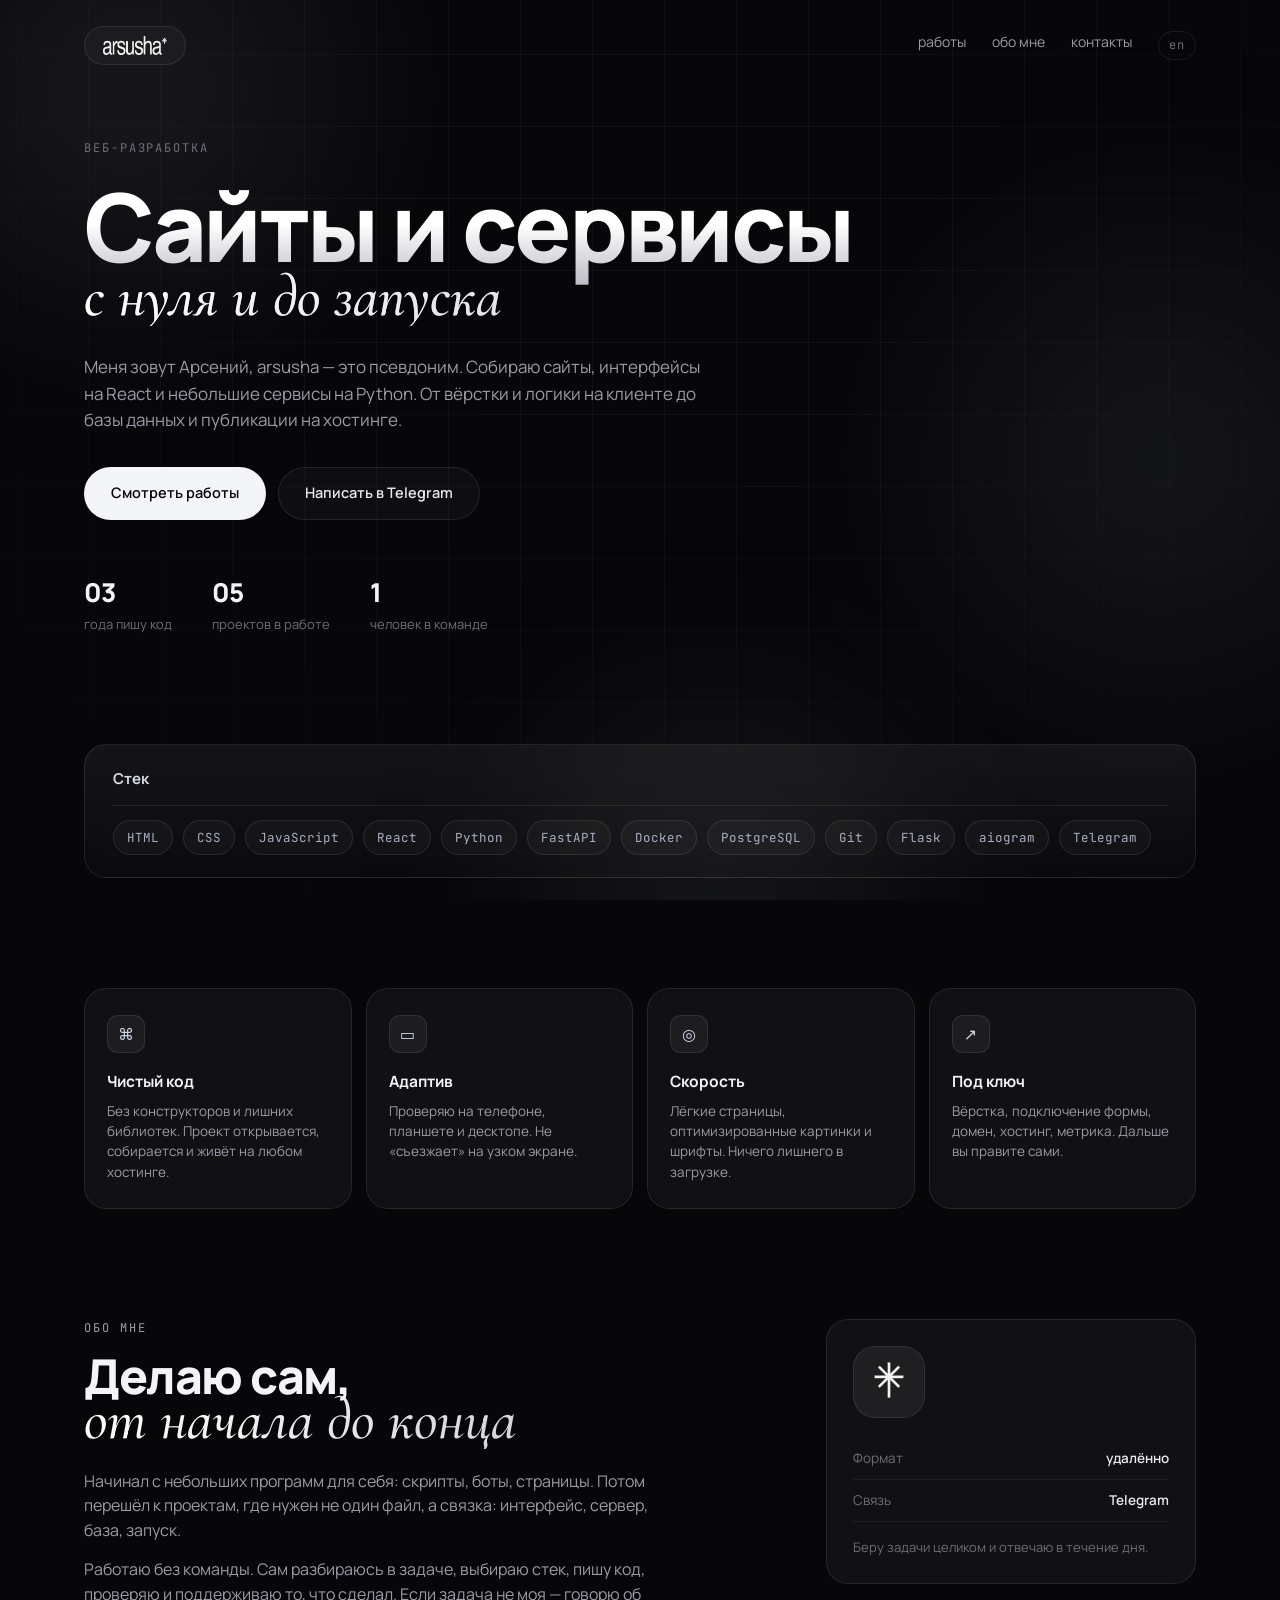
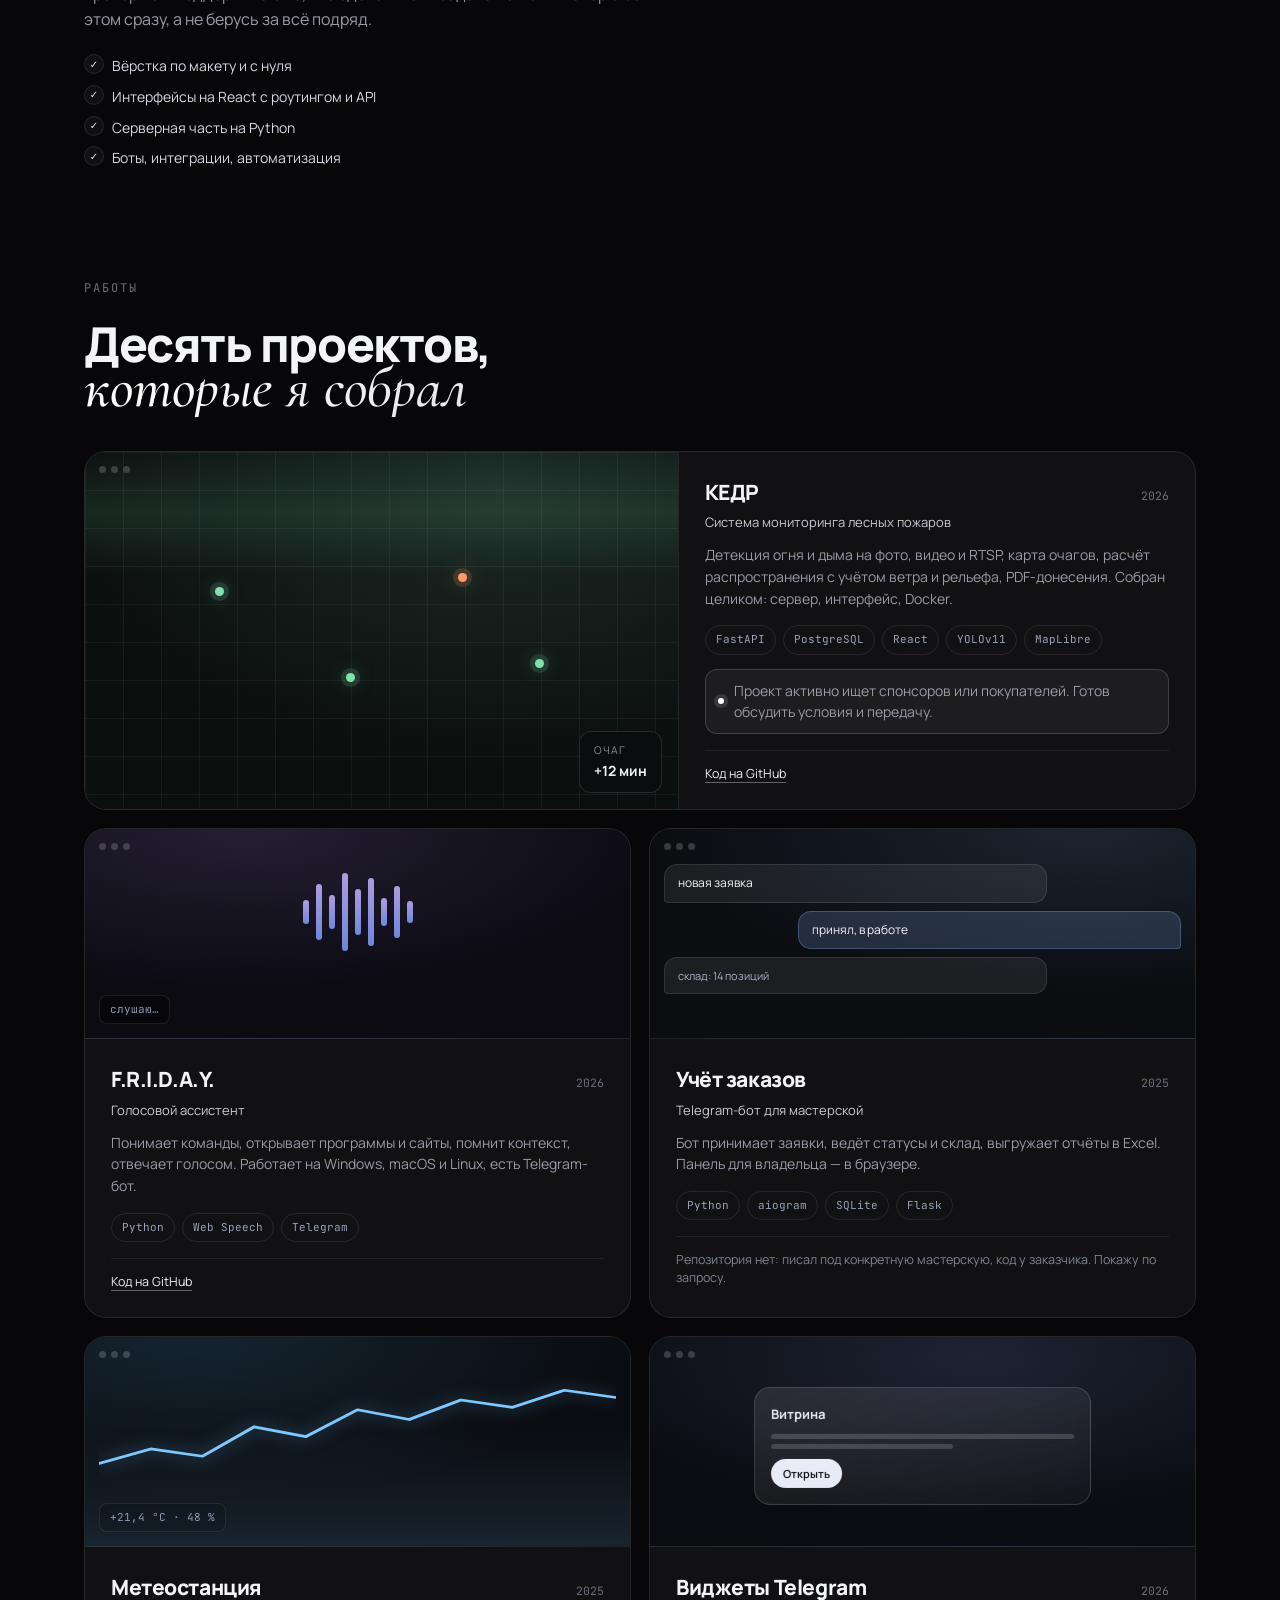
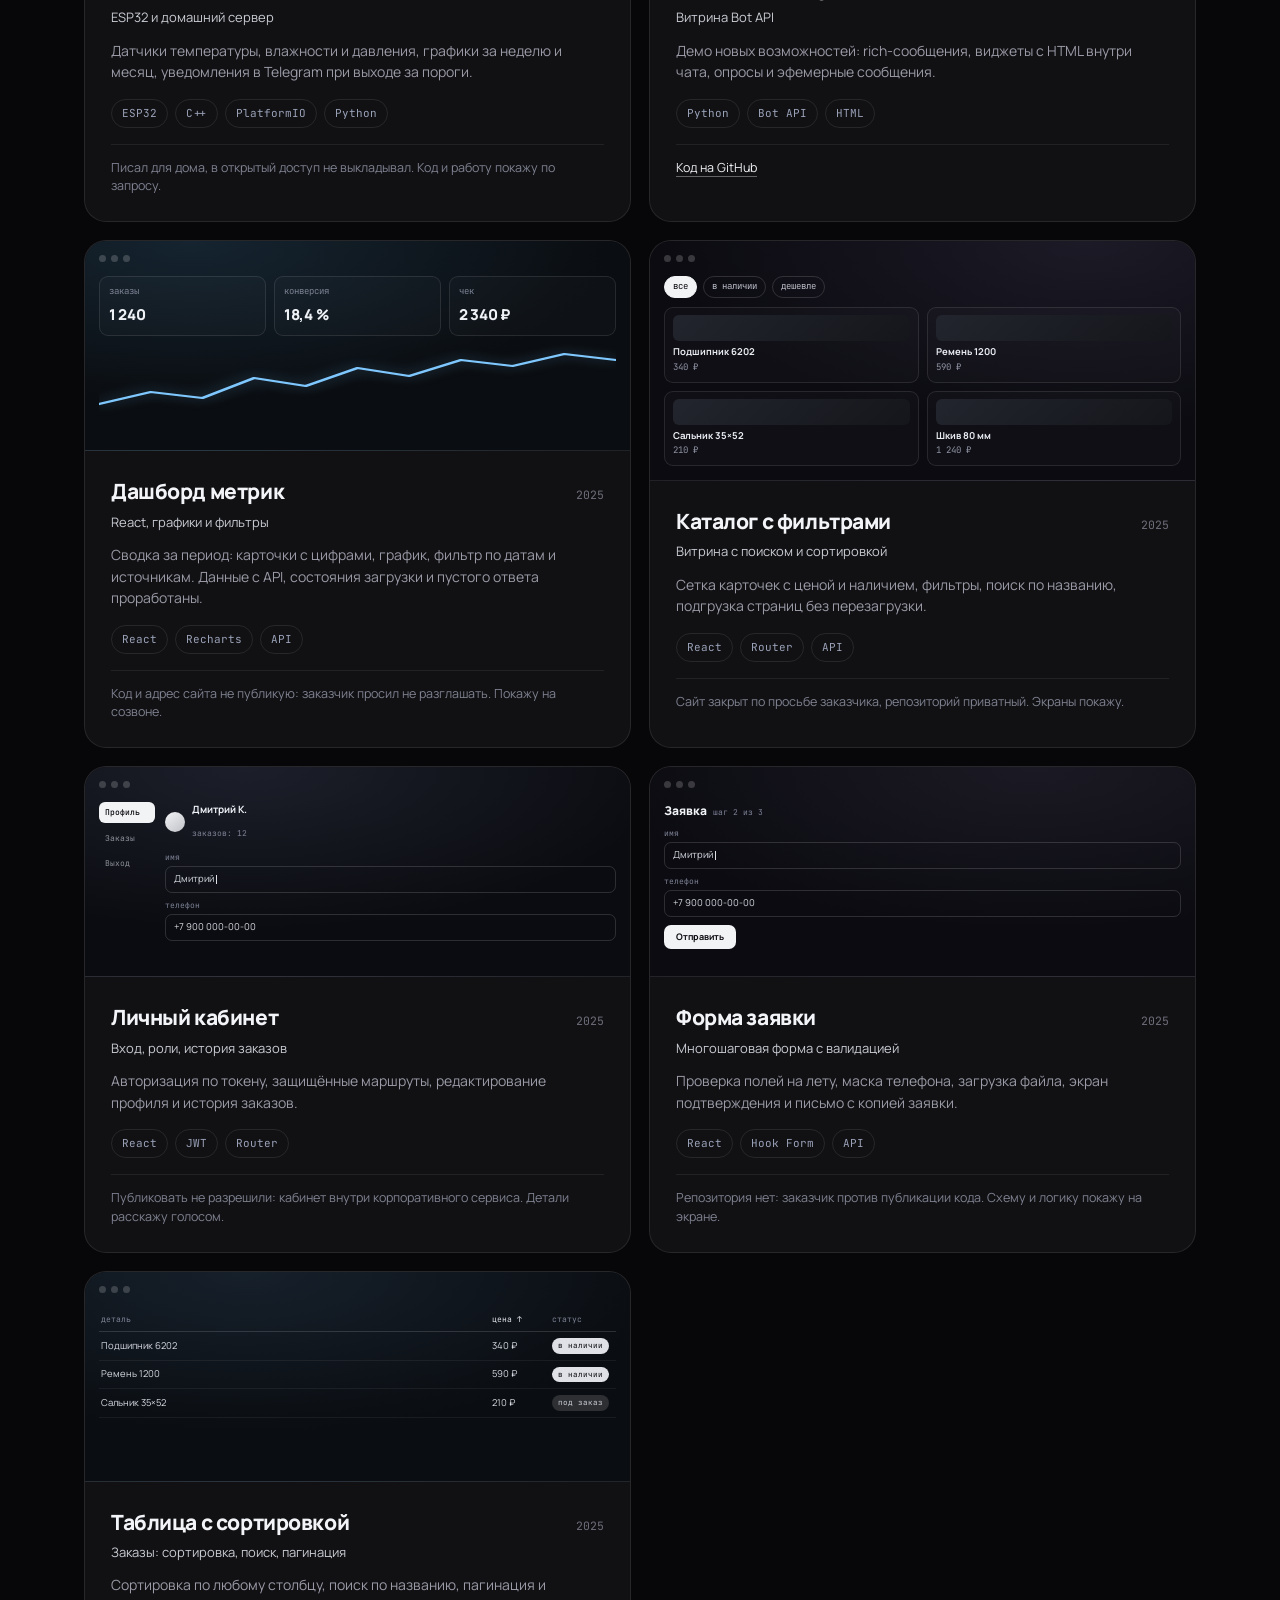
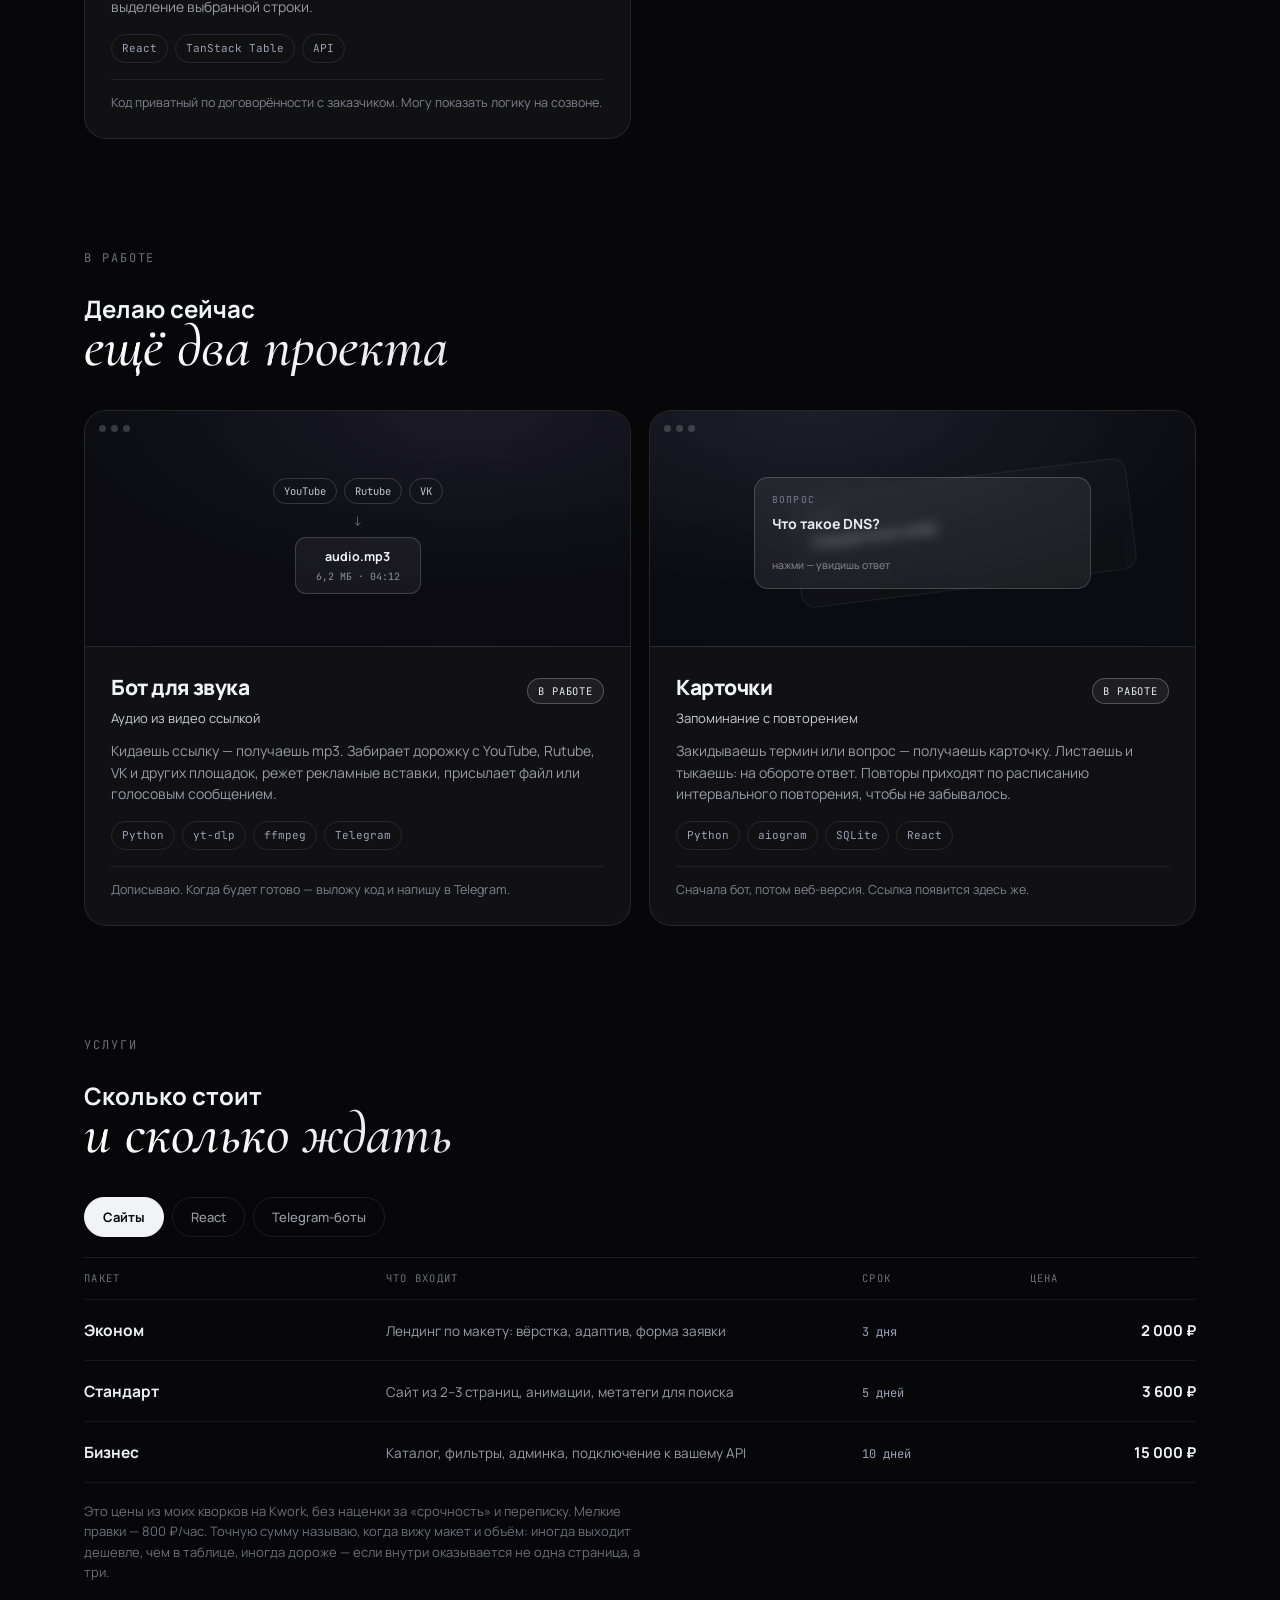
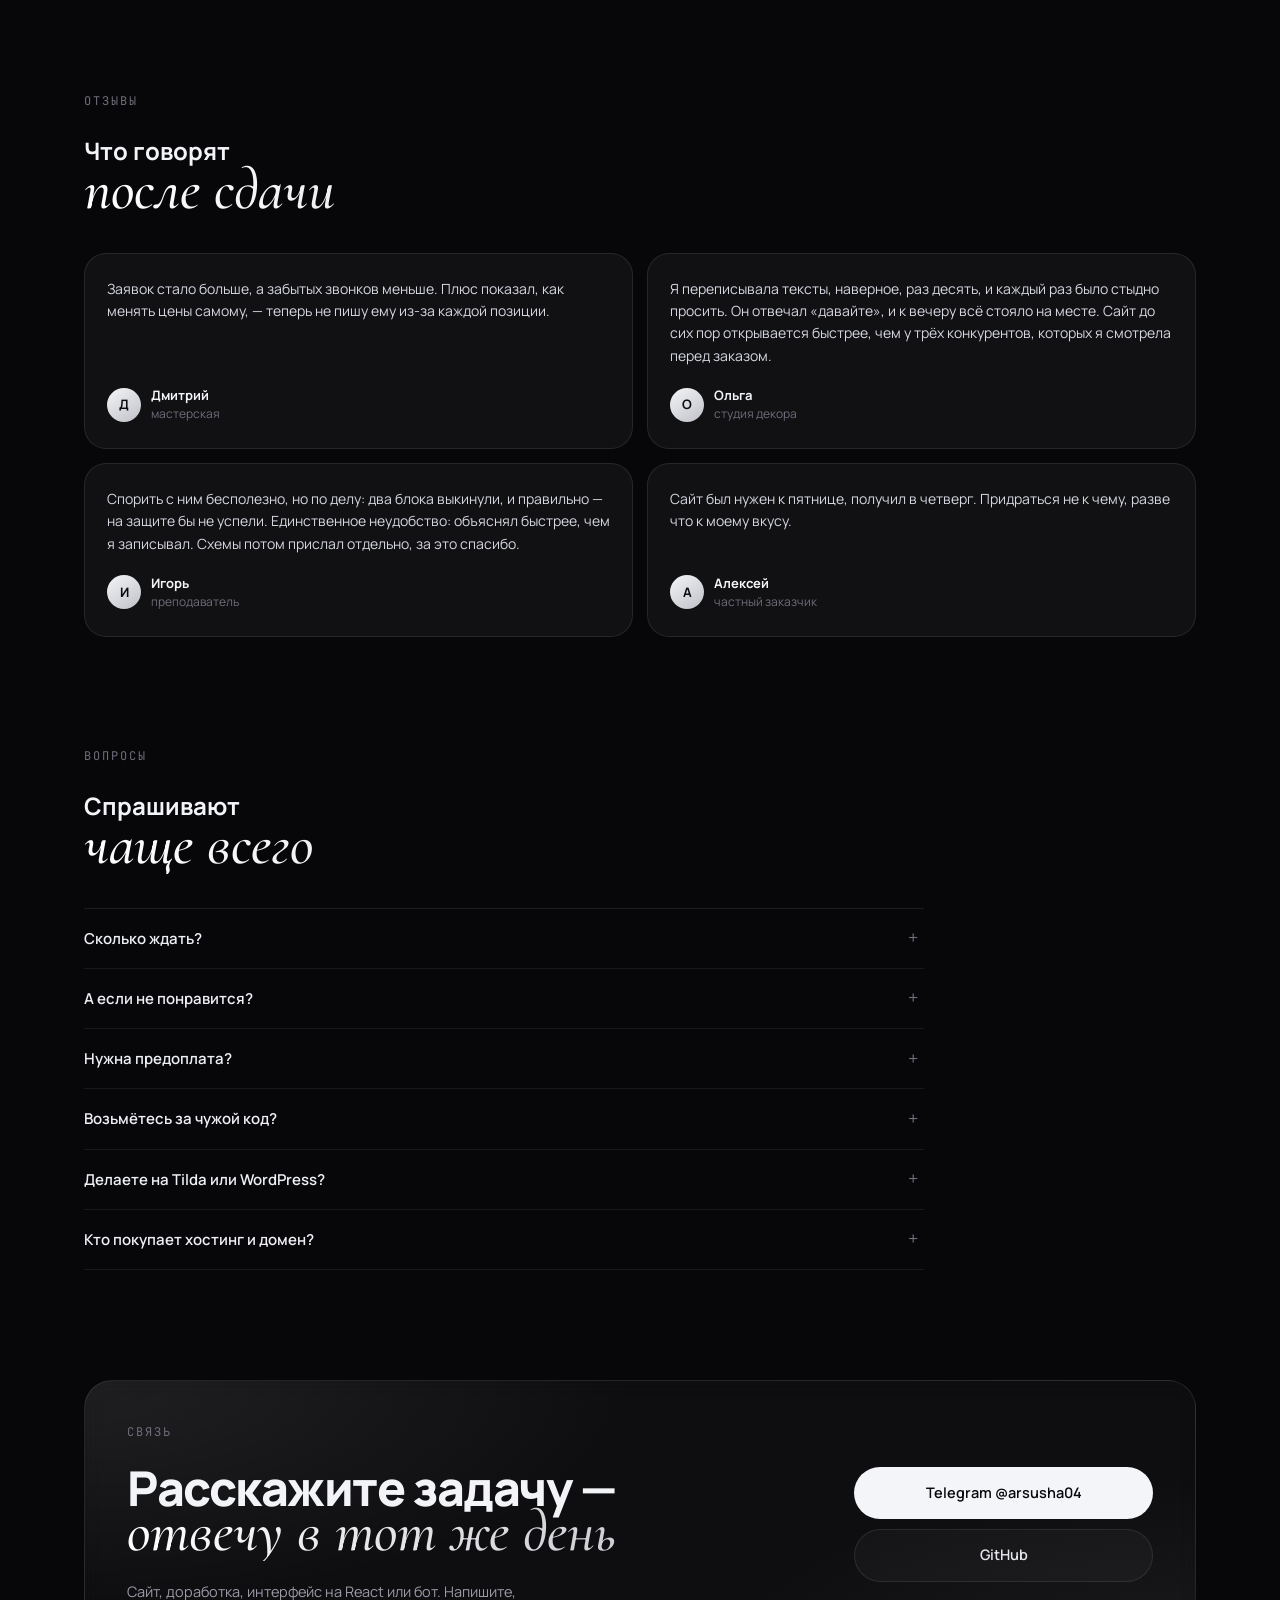
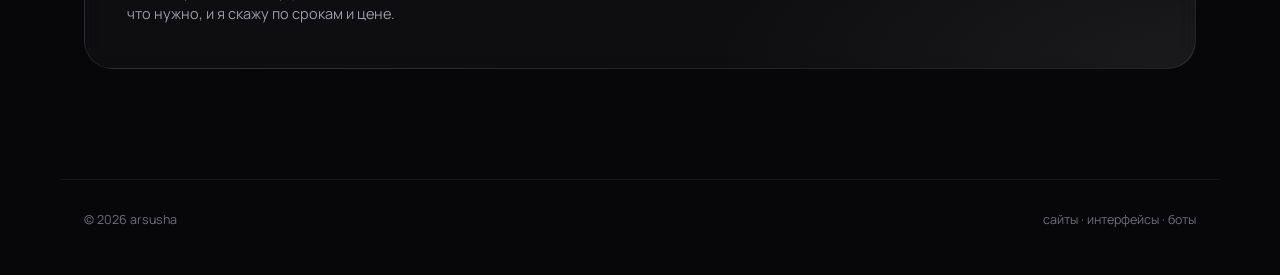
==== index.html @ 69f45cc5 "React-работы с анимациями и переключатель тарифов по направлениям" ====
<!DOCTYPE html>
<html lang="ru">
<head>
<meta charset="UTF-8">
<meta name="viewport" content="width=device-width, initial-scale=1.0">
<title>arsusha.dev</title>
<meta name="description" content="arsusha — псевдоним Арсения. Сайты, интерфейсы на React и небольшие сервисы на Python: от вёрстки до базы и запуска.">
<meta name="theme-color" content="#07070a">
<link rel="icon" href="assets/favicon-32.png" sizes="32x32" type="image/png">
<link rel="icon" href="assets/favicon-192.png" sizes="192x192" type="image/png">
<link rel="apple-touch-icon" href="assets/apple-touch-icon.png">
<link rel="image_src" href="https://argamepro.github.io/portfolio/assets/og.png">
<meta property="og:type" content="website">
<meta property="og:url" content="https://argamepro.github.io/portfolio/">
<meta property="og:site_name" content="arsusha">
<meta property="og:title" content="arsusha.dev">
<meta property="og:description" content="Сайты, интерфейсы на React и небольшие сервисы на Python. От вёрстки до базы и запуска.">
<meta property="og:image" content="https://argamepro.github.io/portfolio/assets/og.png">
<meta name="twitter:card" content="summary_large_image">
<link rel="preconnect" href="https://fonts.googleapis.com">
<link rel="preconnect" href="https://fonts.gstatic.com" crossorigin>
<link href="https://fonts.googleapis.com/css2?family=Manrope:wght@400;500;700;800&family=Cormorant+Garamond:ital,wght@1,500;1,600&family=JetBrains+Mono:wght@400;500&display=swap" rel="stylesheet">
<link rel="stylesheet" href="css/style.css?v=3">
</head>
<body>

<div class="bg">
  <div class="bg-grid"></div>
  <div class="glow glow-1"></div>
  <div class="glow glow-2"></div>
  <div class="glow glow-3"></div>
</div>

<header class="top">
  <a class="badge" href="#top" aria-label="arsusha">
    <img class="badge-logo" src="assets/logo-arsusha.png" width="64" height="19" alt="arsusha">
  </a>
  <nav class="nav">
    <a href="#works">работы</a>
    <a href="#about">обо мне</a>
    <a href="#contact">контакты</a>
    <a class="lang" href="en/" hreflang="en">en</a>
  </nav>
</header>

<main id="top">

  <section class="hero">
    <p class="eyebrow reveal">веб-разработка</p>
    <h1 class="reveal">
      Сайты и сервисы
      <span class="hand">с нуля и до запуска</span>
    </h1>
    <p class="lead reveal">
      Меня зовут Арсений, arsusha — это псевдоним. Собираю сайты, интерфейсы на React и небольшие
      сервисы на Python.
      От вёрстки и логики на клиенте до базы данных и публикации на хостинге.
    </p>
    <div class="actions reveal">
      <a class="btn btn-primary" href="#works">Смотреть работы</a>
      <a class="btn btn-ghost" href="https://t.me/arsusha04" target="_blank" rel="noopener">Написать в Telegram</a>
    </div>

    <ul class="facts reveal">
      <li><b>03</b><span>года пишу код</span></li>
      <li><b>05</b><span>проектов в работе</span></li>
      <li><b>1</b><span>человек в команде</span></li>
    </ul>
  </section>

  <section class="strip reveal">
    <span class="strip-title">Стек</span>
    <ul class="stack">
      <li>HTML</li>
      <li>CSS</li>
      <li>JavaScript</li>
      <li>React</li>
      <li>Python</li>
      <li>FastAPI</li>
      <li>Docker</li>
      <li>PostgreSQL</li>
      <li>Git</li>
      <li>Flask</li>
      <li>aiogram</li>
      <li>Telegram</li>
    </ul>
  </section>

  <section class="cards reveal">
    <article class="card">
      <span class="ico">⌘</span>
      <h3>Чистый код</h3>
      <p>Без конструкторов и лишних библиотек. Проект открывается, собирается и живёт на любом хостинге.</p>
    </article>
    <article class="card">
      <span class="ico">▭</span>
      <h3>Адаптив</h3>
      <p>Проверяю на телефоне, планшете и десктопе. Не «съезжает» на узком экране.</p>
    </article>
    <article class="card">
      <span class="ico">◎</span>
      <h3>Скорость</h3>
      <p>Лёгкие страницы, оптимизированные картинки и шрифты. Ничего лишнего в загрузке.</p>
    </article>
    <article class="card">
      <span class="ico">↗</span>
      <h3>Под ключ</h3>
      <p>Вёрстка, подключение формы, домен, хостинг, метрика. Дальше вы правите сами.</p>
    </article>
  </section>

  <section class="about" id="about">
    <div class="about-text reveal">
      <p class="eyebrow">обо мне</p>
      <h2>Делаю сам,<br><span class="hand">от начала до конца</span></h2>
      <p>
        Начинал с небольших программ для себя: скрипты, боты, страницы. Потом перешёл к проектам,
        где нужен не один файл, а связка: интерфейс, сервер, база, запуск.
      </p>
      <p>
        Работаю без команды. Сам разбираюсь в задаче, выбираю стек, пишу код, проверяю и поддерживаю
        то, что сделал. Если задача не моя — говорю об этом сразу, а не берусь за всё подряд.
      </p>
      <ul class="check">
        <li>Вёрстка по макету и с нуля</li>
        <li>Интерфейсы на React с роутингом и API</li>
        <li>Серверная часть на Python</li>
        <li>Боты, интеграции, автоматизация</li>
      </ul>
    </div>
    <aside class="about-card reveal">
      <div class="avatar"><img src="assets/logo-mark.svg" width="28" height="28" alt=""></div>
      <div class="about-card-row"><span>Формат</span><b>удалённо</b></div>
      <div class="about-card-row"><span>Связь</span><b>Telegram</b></div>
      <p class="about-note">Беру задачи целиком и отвечаю в течение дня.</p>
    </aside>
  </section>

  <section class="works" id="works">
    <div class="works-head reveal">
      <p class="eyebrow">работы</p>
      <h2>Десять проектов,<br><span class="hand">которые я собрал</span></h2>
    </div>

    <div class="grid">

      <article class="work work-wide reveal">
        <div class="preview pv-map">
          <div class="pv-top"><i></i><i></i><i></i></div>
          <div class="pv-map-body">
            <div class="pv-dot" style="left:22%;top:38%"></div>
            <div class="pv-dot" style="left:44%;top:62%"></div>
            <div class="pv-dot hot" style="left:63%;top:34%"></div>
            <div class="pv-dot" style="left:76%;top:58%"></div>
            <div class="pv-panel">
              <span>очаг</span><b>+12 мин</b>
            </div>
          </div>
        </div>
        <div class="work-body">
          <div class="work-top"><h3>КЕДР</h3><span class="year">2026</span></div>
          <p class="work-sub">Система мониторинга лесных пожаров</p>
          <p>Детекция огня и дыма на фото, видео и RTSP, карта очагов, расчёт распространения с учётом ветра и рельефа, PDF-донесения. Собран целиком: сервер, интерфейс, Docker.</p>
          <ul class="tags"><li>FastAPI</li><li>PostgreSQL</li><li>React</li><li>YOLOv11</li><li>MapLibre</li></ul>
          <p class="work-note">Проект активно ищет спонсоров или покупателей. Готов обсудить условия и передачу.</p>
          <p class="work-foot"><a href="https://github.com/ARGAMEPRO/KEDER" target="_blank" rel="noopener">Код на GitHub</a></p>
        </div>
      </article>

      <article class="work reveal">
        <div class="preview pv-voice">
          <div class="pv-top"><i></i><i></i><i></i></div>
          <div class="pv-bars"><i></i><i></i><i></i><i></i><i></i><i></i><i></i><i></i><i></i></div>
          <div class="pv-caption">слушаю…</div>
        </div>
        <div class="work-body">
          <div class="work-top"><h3>F.R.I.D.A.Y.</h3><span class="year">2026</span></div>
          <p class="work-sub">Голосовой ассистент</p>
          <p>Понимает команды, открывает программы и сайты, помнит контекст, отвечает голосом. Работает на Windows, macOS и Linux, есть Telegram-бот.</p>
          <ul class="tags"><li>Python</li><li>Web Speech</li><li>Telegram</li></ul>
          <p class="work-foot"><a href="https://github.com/ARGAMEPRO/friday" target="_blank" rel="noopener">Код на GitHub</a></p>
        </div>
      </article>

      <article class="work reveal">
        <div class="preview pv-chat">
          <div class="pv-top"><i></i><i></i><i></i></div>
          <div class="bubble left">новая заявка</div>
          <div class="bubble right">принял, в работе</div>
          <div class="bubble left small">склад: 14 позиций</div>
        </div>
        <div class="work-body">
          <div class="work-top"><h3>Учёт заказов</h3><span class="year">2025</span></div>
          <p class="work-sub">Telegram-бот для мастерской</p>
          <p>Бот принимает заявки, ведёт статусы и склад, выгружает отчёты в Excel. Панель для владельца — в браузере.</p>
          <ul class="tags"><li>Python</li><li>aiogram</li><li>SQLite</li><li>Flask</li></ul>
          <p class="work-foot muted">Репозитория нет: писал под конкретную мастерскую, код у заказчика. Покажу по запросу.</p>
        </div>
      </article>

      <article class="work reveal">
        <div class="preview pv-chart">
          <div class="pv-top"><i></i><i></i><i></i></div>
          <svg viewBox="0 0 300 90" preserveAspectRatio="none">
            <polyline points="0,70 30,58 60,64 90,40 120,48 150,26 180,34 210,18 240,24 270,10 300,16"/>
          </svg>
          <div class="pv-caption">+21,4 °C · 48 %</div>
        </div>
        <div class="work-body">
          <div class="work-top"><h3>Метеостанция</h3><span class="year">2025</span></div>
          <p class="work-sub">ESP32 и домашний сервер</p>
          <p>Датчики температуры, влажности и давления, графики за неделю и месяц, уведомления в Telegram при выходе за пороги.</p>
          <ul class="tags"><li>ESP32</li><li>C++</li><li>PlatformIO</li><li>Python</li></ul>
          <p class="work-foot muted">Писал для дома, в открытый доступ не выкладывал. Код и работу покажу по запросу.</p>
        </div>
      </article>

      <article class="work reveal">
        <div class="preview pv-widget">
          <div class="pv-top"><i></i><i></i><i></i></div>
          <div class="widget-card">
            <span class="w-title">Витрина</span>
            <div class="w-lines"><i></i><i></i></div>
            <span class="w-btn">Открыть</span>
          </div>
        </div>
        <div class="work-body">
          <div class="work-top"><h3>Виджеты Telegram</h3><span class="year">2026</span></div>
          <p class="work-sub">Витрина Bot API</p>
          <p>Демо новых возможностей: rich-сообщения, виджеты с HTML внутри чата, опросы и эфемерные сообщения.</p>
          <ul class="tags"><li>Python</li><li>Bot API</li><li>HTML</li></ul>
          <p class="work-foot"><a href="https://github.com/ARGAMEPRO/telegram-widget-bot" target="_blank" rel="noopener">Код на GitHub</a></p>
        </div>
      </article>
      <article class="work reveal">
        <div class="preview pv-dash">
          <div class="pv-top"><i></i><i></i><i></i></div>
          <div class="dash-tiles">
            <div><span>заказы</span><b>1 240</b></div>
            <div><span>конверсия</span><b>18,4 %</b></div>
            <div><span>чек</span><b>2 340 ₽</b></div>
          </div>
          <svg viewBox="0 0 300 74" preserveAspectRatio="none">
            <polyline points="0,60 30,48 60,54 90,34 120,42 150,24 180,32 210,16 240,22 270,10 300,16"/>
          </svg>
        </div>
        <div class="work-body">
          <div class="work-top"><h3>Дашборд метрик</h3><span class="year">2025</span></div>
          <p class="work-sub">React, графики и фильтры</p>
          <p>Сводка за период: карточки с цифрами, график, фильтр по датам и источникам. Данные с API, состояния загрузки и пустого ответа проработаны.</p>
          <ul class="tags"><li>React</li><li>Recharts</li><li>API</li></ul>
          <p class="work-foot muted">Код и адрес сайта не публикую: заказчик просил не разглашать. Покажу на созвоне.</p>
        </div>
      </article>

      <article class="work reveal">
        <div class="preview pv-cat">
          <div class="pv-top"><i></i><i></i><i></i></div>
          <div class="cat-filters"><span class="on">все</span><span>в наличии</span><span>дешевле</span></div>
          <div class="cat-grid">
            <div class="cat-card"><i></i><b>Подшипник 6202</b><em>340 ₽</em></div>
            <div class="cat-card"><i></i><b>Ремень 1200</b><em>590 ₽</em></div>
            <div class="cat-card"><i></i><b>Сальник 35×52</b><em>210 ₽</em></div>
            <div class="cat-card"><i></i><b>Шкив 80 мм</b><em>1 240 ₽</em></div>
          </div>
        </div>
        <div class="work-body">
          <div class="work-top"><h3>Каталог с фильтрами</h3><span class="year">2025</span></div>
          <p class="work-sub">Витрина с поиском и сортировкой</p>
          <p>Сетка карточек с ценой и наличием, фильтры, поиск по названию, подгрузка страниц без перезагрузки.</p>
          <ul class="tags"><li>React</li><li>Router</li><li>API</li></ul>
          <p class="work-foot muted">Сайт закрыт по просьбе заказчика, репозиторий приватный. Экраны покажу.</p>
        </div>
      </article>

      <article class="work reveal">
        <div class="preview pv-acc">
          <div class="pv-top"><i></i><i></i><i></i></div>
          <div class="acc-wrap">
            <div class="acc-nav"><span class="on">Профиль</span><span>Заказы</span><span>Выход</span></div>
            <div class="acc-main">
              <div class="acc-head"><i class="acc-ava"></i><div><b>Дмитрий К.</b><span>заказов: 12</span></div></div>
              <div class="acc-field"><span>имя</span><div class="acc-input">Дмитрий<i class="caret"></i></div></div>
              <div class="acc-field"><span>телефон</span><div class="acc-input">+7 900 000-00-00</div></div>
            </div>
          </div>
        </div>
        <div class="work-body">
          <div class="work-top"><h3>Личный кабинет</h3><span class="year">2025</span></div>
          <p class="work-sub">Вход, роли, история заказов</p>
          <p>Авторизация по токену, защищённые маршруты, редактирование профиля и история заказов.</p>
          <ul class="tags"><li>React</li><li>JWT</li><li>Router</li></ul>
          <p class="work-foot muted">Публиковать не разрешили: кабинет внутри корпоративного сервиса. Детали расскажу голосом.</p>
        </div>
      </article>

      <article class="work reveal">
        <div class="preview pv-form2">
          <div class="pv-top"><i></i><i></i><i></i></div>
          <div class="form-wrap">
            <div class="form-title">Заявка <span>шаг 2 из 3</span></div>
            <div class="form-field"><span>имя</span><div>Дмитрий<i class="caret"></i></div></div>
            <div class="form-field"><span>телефон</span><div>+7 900 000-00-00</div></div>
            <div class="form-btn">Отправить</div>
          </div>
        </div>
        <div class="work-body">
          <div class="work-top"><h3>Форма заявки</h3><span class="year">2025</span></div>
          <p class="work-sub">Многошаговая форма с валидацией</p>
          <p>Проверка полей на лету, маска телефона, загрузка файла, экран подтверждения и письмо с копией заявки.</p>
          <ul class="tags"><li>React</li><li>Hook Form</li><li>API</li></ul>
          <p class="work-foot muted">Репозитория нет: заказчик против публикации кода. Схему и логику покажу на экране.</p>
        </div>
      </article>

      <article class="work reveal">
        <div class="preview pv-tbl">
          <div class="pv-top"><i></i><i></i><i></i></div>
          <div class="tb">
            <div class="tb-row tb-head"><span>деталь</span><span>цена ↑</span><span>статус</span></div>
            <div class="tb-row"><span>Подшипник 6202</span><span>340 ₽</span><span class="tb-tag">в наличии</span></div>
            <div class="tb-row"><span>Ремень 1200</span><span>590 ₽</span><span class="tb-tag">в наличии</span></div>
            <div class="tb-row"><span>Сальник 35×52</span><span>210 ₽</span><span class="tb-tag off">под заказ</span></div>
          </div>
        </div>
        <div class="work-body">
          <div class="work-top"><h3>Таблица с сортировкой</h3><span class="year">2025</span></div>
          <p class="work-sub">Заказы: сортировка, поиск, пагинация</p>
          <p>Сортировка по любому столбцу, поиск по названию, пагинация и выделение выбранной строки.</p>
          <ul class="tags"><li>React</li><li>TanStack Table</li><li>API</li></ul>
          <p class="work-foot muted">Код приватный по договорённости с заказчиком. Могу показать логику на созвоне.</p>
        </div>
      </article>


    </div>
  </section>



  <section class="wip" id="wip">
    <div class="works-head reveal">
      <p class="eyebrow">в работе</p>
      <h2>Делаю сейчас<br><span class="hand">ещё два проекта</span></h2>
    </div>

    <div class="grid">
      <article class="work reveal">
        <div class="preview pv-audio">
          <div class="pv-top"><i></i><i></i><i></i></div>
          <div class="au-row"><span>YouTube</span><span>Rutube</span><span>VK</span></div>
          <div class="au-arrow">↓</div>
          <div class="au-file"><b>audio.mp3</b><span>6,2 МБ · 04:12</span></div>
        </div>
        <div class="work-body">
          <div class="work-top"><h3>Бот для звука</h3><span class="work-status">в работе</span></div>
          <p class="work-sub">Аудио из видео ссылкой</p>
          <p>Кидаешь ссылку — получаешь mp3. Забирает дорожку с YouTube, Rutube, VK и других площадок,
            режет рекламные вставки, присылает файл или голосовым сообщением.</p>
          <ul class="tags"><li>Python</li><li>yt-dlp</li><li>ffmpeg</li><li>Telegram</li></ul>
          <p class="work-foot muted">Дописываю. Когда будет готово — выложу код и напишу в Telegram.</p>
        </div>
      </article>

      <article class="work reveal">
        <div class="preview pv-flash">
          <div class="pv-top"><i></i><i></i><i></i></div>
          <div class="fc-card fc-back"><span class="fc-side">ответ</span><b>Справочник имён</b></div>
          <div class="fc-card"><span class="fc-side">вопрос</span><b>Что такое DNS?</b><span class="fc-hint">нажми — увидишь ответ</span></div>
        </div>
        <div class="work-body">
          <div class="work-top"><h3>Карточки</h3><span class="work-status">в работе</span></div>
          <p class="work-sub">Запоминание с повторением</p>
          <p>Закидываешь термин или вопрос — получаешь карточку. Листаешь и тыкаешь: на обороте ответ.
            Повторы приходят по расписанию интервального повторения, чтобы не забывалось.</p>
          <ul class="tags"><li>Python</li><li>aiogram</li><li>SQLite</li><li>React</li></ul>
          <p class="work-foot muted">Сначала бот, потом веб-версия. Ссылка появится здесь же.</p>
        </div>
      </article>
    </div>
  </section>

  <section class="prices" id="prices">
    <div class="works-head reveal">
      <p class="eyebrow">услуги</p>
      <h2>Сколько стоит<br><span class="hand">и сколько ждать</span></h2>
    </div>
    <div class="price-tabs reveal" role="tablist" aria-label="Направления">
      <button class="price-tab is-on" role="tab" aria-selected="true" data-tab="sites">Сайты</button>
      <button class="price-tab" role="tab" aria-selected="false" data-tab="react">React</button>
      <button class="price-tab" role="tab" aria-selected="false" data-tab="bots">Telegram-боты</button>
    </div>
    <div class="price-panels reveal">
      <div class="price-panel is-on" id="panel-sites" role="tabpanel">
        <div class="price-table">
          <div class="price-row price-head"><span>Пакет</span><span>Что входит</span><span>Срок</span><span>Цена</span></div>
        <div class="price-row">
          <span class="price-name">Эконом</span>
          <span class="price-desc">Лендинг по макету: вёрстка, адаптив, форма заявки</span>
          <span class="price-term">3 дня</span>
          <span class="price-sum">2 000 ₽</span>
        </div>
        <div class="price-row">
          <span class="price-name">Стандарт</span>
          <span class="price-desc">Сайт из 2–3 страниц, анимации, метатеги для поиска</span>
          <span class="price-term">5 дней</span>
          <span class="price-sum">3 600 ₽</span>
        </div>
        <div class="price-row">
          <span class="price-name">Бизнес</span>
          <span class="price-desc">Каталог, фильтры, админка, подключение к вашему API</span>
          <span class="price-term">10 дней</span>
          <span class="price-sum">15 000 ₽</span>
        </div>
        </div>
      </div><div class="price-panel" id="panel-react" role="tabpanel">
        <div class="price-table">
          <div class="price-row price-head"><span>Пакет</span><span>Что входит</span><span>Срок</span><span>Цена</span></div>
        <div class="price-row">
          <span class="price-name">Эконом</span>
          <span class="price-desc">Одна страница на React: компоненты, адаптив, сборка Vite</span>
          <span class="price-term">4 дня</span>
          <span class="price-sum">2 400 ₽</span>
        </div>
        <div class="price-row">
          <span class="price-name">Стандарт</span>
          <span class="price-desc">Роутинг, подключение к API, сборка и перенос на хостинг</span>
          <span class="price-term">6 дней</span>
          <span class="price-sum">4 000 ₽</span>
        </div>
        <div class="price-row">
          <span class="price-name">Бизнес</span>
          <span class="price-desc">Авторизация, роли, кабинет, обработка ошибок и загрузок</span>
          <span class="price-term">10 дней</span>
          <span class="price-sum">12 000 ₽</span>
        </div>
        </div>
      </div><div class="price-panel" id="panel-bots" role="tabpanel">
        <div class="price-table">
          <div class="price-row price-head"><span>Пакет</span><span>Что входит</span><span>Срок</span><span>Цена</span></div>
        <div class="price-row">
          <span class="price-name">Эконом</span>
          <span class="price-desc">Меню, кнопки, заявка приходит вам в чат</span>
          <span class="price-term">1 день</span>
          <span class="price-sum">2 000 ₽</span>
        </div>
        <div class="price-row">
          <span class="price-name">Стандарт</span>
          <span class="price-desc">Заявки в базе, статусы, уведомления, выгрузка в Excel</span>
          <span class="price-term">3 дня</span>
          <span class="price-sum">3 600 ₽</span>
        </div>
        <div class="price-row">
          <span class="price-name">Бизнес</span>
          <span class="price-desc">Приём оплаты, админ-панель, роли, рассылки подписчикам</span>
          <span class="price-term">10 дней</span>
          <span class="price-sum">25 000 ₽</span>
        </div>
        </div>
      </div>
    </div>
    <p class="price-note reveal">Это цены из моих кворков на Kwork, без наценки за «срочность» и переписку.
      Мелкие правки — 800 ₽/час. Точную сумму называю, когда вижу макет и объём: иногда выходит дешевле,
      чем в таблице, иногда дороже — если внутри оказывается не одна страница, а три.</p>
  </section>

  <section class="reviews" id="reviews">
    <div class="works-head reveal">
      <p class="eyebrow">отзывы</p>
      <h2>Что говорят<br><span class="hand">после сдачи</span></h2>
    </div>
    <div class="reviews-grid">
      <article class="review reveal">
        <p>Заявок стало больше, а забытых звонков меньше. Плюс показал, как менять цены
          самому, — теперь не пишу ему из-за каждой позиции.</p>
        <div class="review-author">
          <span class="review-avatar">Д</span>
          <div><b>Дмитрий</b><span>мастерская</span></div>
        </div>
      </article>
      <article class="review reveal">
        <p>Я переписывала тексты, наверное, раз десять, и каждый раз было стыдно просить. Он
          отвечал «давайте», и к вечеру всё стояло на месте. Сайт до сих пор открывается быстрее,
          чем у трёх конкурентов, которых я смотрела перед заказом.</p>
        <div class="review-author">
          <span class="review-avatar">О</span>
          <div><b>Ольга</b><span>студия декора</span></div>
        </div>
      </article>
      <article class="review reveal">
        <p>Спорить с ним бесполезно, но по делу: два блока выкинули, и правильно — на защите бы
          не успели. Единственное неудобство: объяснял быстрее, чем я записывал. Схемы потом
          прислал отдельно, за это спасибо.</p>
        <div class="review-author">
          <span class="review-avatar">И</span>
          <div><b>Игорь</b><span>преподаватель</span></div>
        </div>
      </article>
      <article class="review reveal">
        <p>Сайт был нужен к пятнице, получил в четверг. Придраться не к чему, разве что к
          моему вкусу.</p>
        <div class="review-author">
          <span class="review-avatar">А</span>
          <div><b>Алексей</b><span>частный заказчик</span></div>
        </div>
      </article>
    </div>
  </section>

  <section class="faq" id="faq">
    <div class="works-head reveal">
      <p class="eyebrow">вопросы</p>
      <h2>Спрашивают<br><span class="hand">чаще всего</span></h2>
    </div>
    <div class="faq-list reveal">
      <details>
        <summary>Сколько ждать?</summary>
        <p>Лендинг — три дня, доработку — день или два, бота — до недели. Срок считаю с того момента,
          когда есть текст и макет. Пока их нет, не начинаю: иначе потом переделываю по десять раз,
          и виноваты оба.</p>
      </details>
      <details>
        <summary>А если не понравится?</summary>
        <p>Сначала показываю черновик, правки по нему бесплатны. После сдачи семь дней исправляю то,
          что не работает или отличается от макета. Если хочется поменять саму идею — это уже другая
          работа, но обсудим по-человечески.</p>
      </details>
      <details>
        <summary>Нужна предоплата?</summary>
        <p>Через биржу — как она устроена, деньги приходят после сдачи. Напрямую беру половину
          вперёд, половину после.</p>
      </details>
      <details>
        <summary>Возьмётесь за чужой код?</summary>
        <p>Да, если это HTML, CSS, JavaScript или React. Сначала смотрю, что там, и только потом
          называю цену. Иногда дешевле переписать, чем чинить, — тогда так и скажу.</p>
      </details>
      <details>
        <summary>Делаете на Tilda или WordPress?</summary>
        <p>Нет, только ручная вёрстка. Конструкторы — отдельная работа, и я в ней не силён. Если нужен
          именно конструктор, лучше найти того, кто делает на нём каждый день.</p>
      </details>
      <details>
        <summary>Кто покупает хостинг и домен?</summary>
        <p>Вы. Это ваши документы и ваши деньги, держать их у себя я не должен. Помогу выбрать,
          купить и привязать — входит в работу.</p>
      </details>
    </div>
  </section>

  <section class="contact" id="contact">
    <div class="contact-card reveal">
      <div>
        <p class="eyebrow">связь</p>
        <h2>Расскажите задачу —<br><span class="hand">отвечу в тот же день</span></h2>
        <p class="contact-text">Сайт, доработка, интерфейс на React или бот. Напишите, что нужно, и я скажу по срокам и цене.</p>
      </div>
      <div class="contact-links">
        <a class="btn btn-primary" href="https://t.me/arsusha04" target="_blank" rel="noopener">Telegram @arsusha04</a>
        <a class="btn btn-ghost" href="https://github.com/ARGAMEPRO" target="_blank" rel="noopener">GitHub</a>
      </div>
    </div>
  </section>

</main>

<footer class="foot">
  <span>© <span id="year">2026</span> arsusha</span>
  <span>сайты · интерфейсы · боты</span>
</footer>

<script src="js/main.js"></script>
</body>
</html>
---- css/style.css ----
:root{
  --bg:#07070a;
  --panel:rgba(255,255,255,.045);
  --panel-2:rgba(255,255,255,.07);
  --line:rgba(255,255,255,.09);
  --tx:#f3f4f7;
  --muted:#9a9ba7;
  --dim:#6d6e7a;
  --accent:#8fb8ff;
  --accent-2:#c9a7ff;
  --radius:22px;
}

*{box-sizing:border-box;margin:0;padding:0}
html{scroll-behavior:smooth}
body{
  background:var(--bg);
  color:var(--tx);
  font-family:'Manrope',system-ui,-apple-system,sans-serif;
  font-size:16px;
  line-height:1.55;
  -webkit-font-smoothing:antialiased;
  overflow-x:hidden;
}
a{color:inherit;text-decoration:none}
ul{list-style:none}

/* ---------- background ---------- */
.bg{position:fixed;inset:0;z-index:0;pointer-events:none;overflow:hidden}
.bg-grid{
  position:absolute;inset:-10%;
  background-image:
    linear-gradient(to right,rgba(255,255,255,.045) 1px,transparent 1px),
    linear-gradient(to bottom,rgba(255,255,255,.045) 1px,transparent 1px);
  background-size:72px 72px;
  mask-image:radial-gradient(ellipse at 50% 20%,#000 20%,transparent 78%);
  -webkit-mask-image:radial-gradient(ellipse at 50% 20%,#000 20%,transparent 78%);
}
.glow{position:absolute;border-radius:50%;filter:blur(90px);opacity:.38}
.glow-1{width:620px;height:620px;left:-180px;top:-220px;background:radial-gradient(circle,#4b4c52,transparent 65%)}
.glow-2{width:680px;height:680px;right:-220px;top:120px;background:radial-gradient(circle,#3c3d42,transparent 65%)}
.glow-3{width:540px;height:540px;left:35%;bottom:-260px;background:radial-gradient(circle,#45464b,transparent 65%)}

/* ---------- layout ---------- */
main,header,footer{position:relative;z-index:1}
main{max-width:1160px;margin:0 auto;padding:0 24px}
section{margin-bottom:110px}

/* ---------- top ---------- */
.top{
  max-width:1160px;margin:0 auto;padding:26px 24px 0;
  display:flex;align-items:center;justify-content:space-between;gap:16px;
}
.badge{
  display:inline-flex;align-items:center;gap:10px;
  padding:9px 18px;border:1px solid var(--line);border-radius:999px;
  background:rgba(255,255,255,.03);backdrop-filter:blur(8px);
  font-size:14px;letter-spacing:.02em;color:#dfe2ea;
}
.badge-logo{height:19px;width:auto;display:block;opacity:.94}
.nav{display:flex;gap:26px;font-size:14px;color:var(--muted)}
.nav a{transition:color .2s}
.nav a:hover{color:#fff}

/* ---------- hero ---------- */
.hero{padding:74px 0 0}
.eyebrow{
  font-family:'JetBrains Mono',monospace;font-size:12px;letter-spacing:.16em;
  text-transform:uppercase;color:var(--dim);margin-bottom:22px;
}
h1{
  font-weight:800;font-size:clamp(44px,7.4vw,104px);line-height:.98;
  letter-spacing:-.035em;
  background:linear-gradient(180deg,#ffffff 30%,#8d8f9e 100%);
  -webkit-background-clip:text;background-clip:text;color:transparent;
}
h1 .hand{margin-top:-4px}
h2 .hand{margin-top:-9px}

.hand{
  display:block;font-family:'Cormorant Garamond',Georgia,serif;font-style:italic;font-weight:500;
  font-size:clamp(34px,4.8vw,58px);line-height:1.0;letter-spacing:0;
  background:linear-gradient(90deg,#ffffff,#b9bac1);
  -webkit-background-clip:text;background-clip:text;color:transparent;
  margin-top:6px;
}
.lead{max-width:620px;margin-top:28px;color:var(--muted);font-size:17px}
.actions{display:flex;flex-wrap:wrap;gap:12px;margin-top:34px}
.btn{
  display:inline-flex;align-items:center;justify-content:center;
  padding:14px 26px;border-radius:999px;font-size:14.5px;font-weight:600;
  border:1px solid transparent;transition:transform .2s,background .2s,border-color .2s;
}
.btn:active{transform:scale(.985)}
.btn-primary{background:#f4f5f8;color:#0a0a0d}
.btn-primary:hover{background:#fff}
.btn-ghost{border-color:var(--line);background:rgba(255,255,255,.03);color:#e7e8ee}
.btn-ghost:hover{border-color:rgba(255,255,255,.24);background:rgba(255,255,255,.06)}

.facts{display:flex;flex-wrap:wrap;gap:40px;margin-top:52px}
.facts li{display:flex;flex-direction:column;gap:2px}
.facts b{font-size:26px;font-weight:800;letter-spacing:-.02em}
.facts span{font-size:13px;color:var(--dim)}

/* ---------- strip ---------- */
.strip{
  display:block;
  padding:22px 28px;border:1px solid var(--line);border-radius:var(--radius);
  background:linear-gradient(180deg,rgba(255,255,255,.06),rgba(255,255,255,.02));
  backdrop-filter:blur(10px);
}
.strip-title{display:block;font-size:15px;font-weight:700;color:#d8dae3;padding:0 0 14px;margin-bottom:14px;border-bottom:1px solid var(--line)}
.stack{display:flex;flex-wrap:wrap;gap:10px}
.stack li{
  font-family:'JetBrains Mono',monospace;font-size:12.5px;color:#a9b0c4;
  padding:7px 13px;border:1px solid var(--line);border-radius:999px;background:rgba(255,255,255,.03);
}

/* ---------- feature cards ---------- */
.cards{display:grid;grid-template-columns:repeat(4,1fr);gap:14px}
.card{
  padding:26px 22px;border:1px solid var(--line);border-radius:var(--radius);
  background:var(--panel);backdrop-filter:blur(10px);
  transition:transform .25s,border-color .25s,background .25s;
}
.card:hover{transform:translateY(-3px);border-color:rgba(255,255,255,.2);background:var(--panel-2)}
.ico{
  display:inline-grid;place-items:center;width:38px;height:38px;border-radius:11px;
  border:1px solid var(--line);background:rgba(255,255,255,.05);
  color:#cfd7ea;font-size:16px;margin-bottom:16px;
}
.card h3{font-size:15.5px;font-weight:700;margin-bottom:8px}
.card p{font-size:13.5px;color:var(--muted);line-height:1.5}

/* ---------- about ---------- */
.about{display:grid;grid-template-columns:1.55fr .8fr;gap:26px;align-items:start}
.about h2,.works h2,.contact h2{
  font-size:clamp(30px,4vw,48px);font-weight:800;letter-spacing:-.03em;line-height:1.0;margin-bottom:20px;
}
.about-text > p{color:var(--muted);margin-bottom:14px;max-width:58ch}
.check{display:grid;gap:9px;margin-top:24px}
.check li{position:relative;padding-left:28px;font-size:14px;color:#d6d8e1}
.check li::before{
  content:"✓";position:absolute;left:0;top:-1px;
  width:18px;height:18px;border-radius:50%;border:1px solid var(--line);
  display:grid;place-items:center;font-size:10px;color:#e8e9ed;background:rgba(255,255,255,.04);
}
.about-card{
  padding:26px;border:1px solid var(--line);border-radius:var(--radius);background:var(--panel);
}
.avatar{
  width:72px;height:72px;border-radius:22px;display:grid;place-items:center;
  background:rgba(255,255,255,.06);border:1px solid var(--line);margin-bottom:20px;
}
.avatar img{width:58px;height:58px;display:block;opacity:.95}
.about-card-row{display:flex;justify-content:space-between;gap:12px;padding:10px 0;border-bottom:1px solid rgba(255,255,255,.06);font-size:13.5px}
.about-card-row span{color:var(--dim)}
.about-card-row b{font-weight:600;color:#e7e9f0}
.about-note{margin-top:16px;font-size:13px;color:var(--dim);line-height:1.5}

/* ---------- works ---------- */
.works-head{margin-bottom:34px}
.grid{display:grid;grid-template-columns:repeat(2,1fr);gap:18px}
.work{
  border:1px solid var(--line);border-radius:var(--radius);overflow:hidden;
  background:var(--panel);transition:transform .3s,border-color .3s;
}
.work:hover{transform:translateY(-4px);border-color:rgba(255,255,255,.22)}
.work-wide{grid-column:1/-1;display:grid;grid-template-columns:1.15fr 1fr;align-items:stretch}
.work-body{padding:24px 26px 26px}
.work-top{display:flex;align-items:baseline;justify-content:space-between;gap:10px}
.work-top h3{font-size:21px;font-weight:800;letter-spacing:-.02em}
.year{font-family:'JetBrains Mono',monospace;font-size:11.5px;color:var(--dim)}
.work-sub{font-size:13px;color:#c9ccd3;margin:4px 0 12px}
.work-body > p:not(.work-sub):not(.tags):not(.work-foot){font-size:14px;color:var(--muted);line-height:1.55}
.tags{display:flex;flex-wrap:wrap;gap:7px;margin-top:16px}
.tags li{
  font-family:'JetBrains Mono',monospace;font-size:11px;color:#9aa2b8;
  padding:5px 10px;border:1px solid var(--line);border-radius:999px;
}
.work-foot{
  margin-top:16px;padding-top:14px;border-top:1px solid rgba(255,255,255,.07);
  font-size:12.5px;line-height:1.45;color:var(--dim);
}
.work-foot a{color:#f1f2f5;border-bottom:1px solid rgba(255,255,255,.35);transition:color .2s,border-color .2s}
.work-foot a:hover{color:#fff;border-color:rgba(255,255,255,.5)}
.work-foot.muted{color:#7f8391}

/* ---------- previews ---------- */
.preview{
  position:relative;min-height:210px;padding:14px;overflow:hidden;
  border-bottom:1px solid var(--line);
  background:radial-gradient(120% 100% at 20% 0%,#1b1f2c 0%,#0d0e14 60%);
}
.work-wide .preview{border-bottom:none;border-right:1px solid var(--line);min-height:300px}
.pv-top{display:flex;gap:5px;margin-bottom:14px}
.pv-top i{width:7px;height:7px;border-radius:50%;background:rgba(255,255,255,.18)}
.pv-caption{
  position:absolute;left:14px;bottom:14px;
  font-family:'JetBrains Mono',monospace;font-size:11px;color:#8f97ad;
  padding:5px 10px;border:1px solid var(--line);border-radius:8px;background:rgba(0,0,0,.35);
}

/* map */
.pv-map{background:radial-gradient(120% 120% at 70% 10%,#1c2b26 0%,#0b0f0e 65%)}
.pv-map-body{
  position:absolute;inset:0;
  background-image:
    linear-gradient(to right,rgba(255,255,255,.05) 1px,transparent 1px),
    linear-gradient(to bottom,rgba(255,255,255,.05) 1px,transparent 1px);
  background-size:38px 38px;
}
.pv-dot{
  position:absolute;width:9px;height:9px;border-radius:50%;
  background:#7fe3b0;box-shadow:0 0 0 5px rgba(127,227,176,.14),0 0 18px rgba(127,227,176,.5);
}
.pv-dot.hot{background:#ff9a6b;box-shadow:0 0 0 5px rgba(255,154,107,.16),0 0 22px rgba(255,154,107,.55)}
.pv-panel{
  position:absolute;right:16px;bottom:16px;padding:10px 14px;border-radius:12px;
  border:1px solid rgba(255,255,255,.12);background:rgba(10,12,14,.8);backdrop-filter:blur(6px);
  display:flex;flex-direction:column;gap:2px;
}
.pv-panel span{font-size:10.5px;color:#8a928f;text-transform:uppercase;letter-spacing:.1em}
.pv-panel b{font-size:14px;color:#eaf6ef}

/* voice */
.pv-voice{background:radial-gradient(120% 120% at 30% 0%,#241f33 0%,#0c0b12 65%)}
.pv-bars{display:flex;align-items:center;justify-content:center;gap:7px;height:96px;padding:0 6px}
.pv-bars i{
  flex:0 0 6px;width:6px;border-radius:99px;transform-origin:center;
  background:linear-gradient(180deg,#c9b3ff,#7f9cff);
  opacity:.85;animation:wave 1.4s ease-in-out infinite;
}
.pv-bars i:nth-child(1){height:24%;animation-delay:0s}
.pv-bars i:nth-child(2){height:58%;animation-delay:.1s}
.pv-bars i:nth-child(3){height:36%;animation-delay:.2s}
.pv-bars i:nth-child(4){height:82%;animation-delay:.3s}
.pv-bars i:nth-child(5){height:48%;animation-delay:.15s}
.pv-bars i:nth-child(6){height:70%;animation-delay:.25s}
.pv-bars i:nth-child(7){height:30%;animation-delay:.35s}
.pv-bars i:nth-child(8){height:54%;animation-delay:.05s}
.pv-bars i:nth-child(9){height:22%;animation-delay:.4s}
@keyframes wave{0%,100%{transform:scaleY(.75)}50%{transform:scaleY(1.15)}}

/* chat */
.pv-chat{background:radial-gradient(120% 120% at 80% 0%,#1b2430 0%,#0b0d11 65%)}
.bubble{
  max-width:74%;padding:9px 13px;border-radius:13px;font-size:12px;margin-bottom:8px;
  border:1px solid rgba(255,255,255,.1);
}
.bubble.left{background:rgba(255,255,255,.07);border-bottom-left-radius:4px}
.bubble.right{margin-left:auto;background:rgba(143,184,255,.18);border-color:rgba(143,184,255,.28);border-bottom-right-radius:4px}
.bubble.small{font-size:11px;color:#a9b0c4}

/* chart */
.pv-chart{background:radial-gradient(120% 120% at 20% 0%,#152430 0%,#0a0d11 65%)}
.pv-chart svg{width:100%;height:110px;margin-top:6px}
.pv-chart polyline{
  fill:none;stroke:#7fc8ff;stroke-width:2.2;stroke-linecap:round;stroke-linejoin:round;
  filter:drop-shadow(0 0 6px rgba(127,200,255,.5));
}
.pv-chart::after{
  content:"";position:absolute;left:0;right:0;bottom:0;height:55%;
  background:linear-gradient(to top,rgba(127,200,255,.12),transparent);pointer-events:none;
}

/* widget */
.pv-widget{background:radial-gradient(120% 120% at 60% 10%,#1d2333 0%,#0b0c11 65%)}
.widget-card{
  position:absolute;left:50%;top:52%;transform:translate(-50%,-50%);
  width:62%;padding:16px;border-radius:16px;border:1px solid rgba(255,255,255,.16);
  background:linear-gradient(160deg,rgba(255,255,255,.1),rgba(255,255,255,.03));
  backdrop-filter:blur(8px);display:flex;flex-direction:column;gap:10px;
}
.w-title{font-size:13px;font-weight:700;color:#e9ecf5}
.w-lines{display:flex;flex-direction:column;gap:5px}
.w-lines i{height:5px;border-radius:99px;background:rgba(255,255,255,.16)}
.w-lines i:last-child{width:60%}
.w-btn{
  align-self:flex-start;font-size:11px;font-weight:600;color:#0b0b10;
  background:#e8ecf7;padding:6px 12px;border-radius:999px;
}

/* ---------- contact ---------- */
.contact-card{
  display:grid;grid-template-columns:1.4fr .6fr;gap:30px;align-items:center;
  padding:42px;border-radius:28px;border:1px solid var(--line);
  background:
    radial-gradient(90% 140% at 0% 0%,rgba(255,255,255,.07) 0%,transparent 55%),
    radial-gradient(80% 120% at 100% 100%,rgba(255,255,255,.05) 0%,transparent 55%),
    rgba(255,255,255,.03);
  backdrop-filter:blur(10px);
}
.contact-text{color:var(--muted);font-size:14.5px;max-width:46ch;margin-top:6px}
.contact-links{display:flex;flex-direction:column;gap:10px}

/* ---------- footer ---------- */
.foot{
  max-width:1160px;margin:0 auto;padding:30px 24px 46px;
  display:flex;justify-content:space-between;gap:14px;flex-wrap:wrap;
  font-size:12.5px;color:var(--dim);border-top:1px solid rgba(255,255,255,.06);
}

/* ---------- reveal ---------- */
.reveal{opacity:0;transform:translateY(18px);transition:opacity .7s ease,transform .7s ease}
.reveal.in{opacity:1;transform:none}

/* ---------- responsive ---------- */
@media (max-width:980px){
  .cards{grid-template-columns:repeat(2,1fr)}
  .about{grid-template-columns:1fr}
  .work-wide{grid-template-columns:1fr}
  .work-wide .preview{border-right:none;border-bottom:1px solid var(--line);min-height:230px}
  .contact-card{grid-template-columns:1fr;padding:32px}
}
@media (max-width:640px){
  main{padding:0 18px}
  h1{font-size:clamp(32px,9.4vw,52px);letter-spacing:-.03em}
  .hand{font-size:clamp(26px,7.2vw,40px)}
  .lead{font-size:15.5px}
  .strip{flex-direction:column;align-items:flex-start}
  .strip-title{padding-right:0;border-right:none;border-bottom:1px solid var(--line);padding-bottom:10px;width:100%}
  .facts{gap:22px 30px}
  .top{padding:20px 18px 0}
  .nav{display:none}
  section{margin-bottom:76px}
  .hero{padding-top:52px}
  .grid{grid-template-columns:1fr}
  .cards{grid-template-columns:1fr}
  .strip{padding:18px 20px;gap:16px}
  .contact-card{padding:26px 22px;border-radius:22px}
  .foot{padding:24px 18px 40px}
  .btn{width:100%}
  .contact-links .btn{width:100%}
}
@media (prefers-reduced-motion:reduce){
  .reveal{opacity:1;transform:none;transition:none}
  .pv-bars i{animation:none}
  html{scroll-behavior:auto}
}

/* ---------- prices ---------- */
.price-table{border-top:1px solid var(--line)}
.price-row{
  display:grid;grid-template-columns:1.05fr 1.7fr .55fr .62fr;gap:20px;align-items:baseline;
  padding:18px 0;border-bottom:1px solid rgba(255,255,255,.07);transition:background .2s;
}
.price-row:not(.price-head):hover{background:rgba(255,255,255,.02)}
.price-head{
  font-family:'JetBrains Mono',monospace;font-size:10.5px;letter-spacing:.12em;
  text-transform:uppercase;color:var(--dim);padding:12px 0;
}
.price-name{font-size:15.5px;font-weight:700;color:#eef0f5}
.price-desc{font-size:13.5px;color:var(--muted)}
.price-term{font-family:'JetBrains Mono',monospace;font-size:12px;color:#9aa2b8}
.price-sum{font-size:15px;font-weight:700;text-align:right;color:#f3f4f7}
.price-note{margin-top:18px;font-size:13px;color:var(--dim);max-width:72ch}

/* ---------- reviews ---------- */
.reviews-grid{display:grid;grid-template-columns:repeat(2,1fr);gap:14px;align-items:stretch}
.review{
  padding:24px 22px;border:1px solid var(--line);border-radius:var(--radius);
  background:var(--panel);display:flex;flex-direction:column;justify-content:space-between;gap:18px;
  transition:border-color .25s,transform .25s;
}
.review:hover{transform:translateY(-3px);border-color:rgba(255,255,255,.2)}
.review p{font-size:14px;line-height:1.6;color:#d6d8e1}
.review-author{display:flex;align-items:center;gap:10px}
.review-avatar{
  width:34px;height:34px;border-radius:50%;flex:0 0 34px;display:grid;place-items:center;
  font-size:13px;font-weight:700;color:#0b0b10;
  background:linear-gradient(145deg,#f4f5f7,#bfc1c7);
}
.review-author b{display:block;font-size:13px;font-weight:700}
.review-author div span{display:block;font-size:12px;color:var(--dim)}

/* ---------- faq ---------- */
.faq-list{border-top:1px solid var(--line);max-width:840px}
.faq-list details{border-bottom:1px solid rgba(255,255,255,.07)}
.faq-list summary{
  cursor:pointer;list-style:none;padding:18px 36px 18px 0;position:relative;
  font-size:15px;font-weight:600;color:#eef0f5;
}
.faq-list summary::-webkit-details-marker{display:none}
.faq-list summary::after{
  content:"+";position:absolute;right:6px;top:50%;transform:translateY(-50%);
  font-size:18px;font-weight:400;color:var(--dim);transition:transform .25s,color .25s;
}
.faq-list details[open] summary::after{transform:translateY(-50%) rotate(45deg);color:#ffffff}
.faq-list p{padding:0 40px 20px 0;font-size:14px;color:var(--muted);line-height:1.6;max-width:72ch}

/* ---------- анимации превью проектов ---------- */
@keyframes sweep{0%{top:-34%}100%{top:118%}}
.pv-map-body::after{
  content:"";position:absolute;left:0;right:0;height:34%;pointer-events:none;
  background:linear-gradient(180deg,transparent,rgba(127,227,176,.10),transparent);
  animation:sweep 6s linear infinite;
}
@keyframes dotPulse{0%,100%{transform:scale(1);opacity:.9}50%{transform:scale(1.35);opacity:1}}
.pv-dot{animation:dotPulse 3.6s ease-in-out infinite}
.pv-dot:nth-of-type(2){animation-delay:.9s}
.pv-dot:nth-of-type(3){animation-delay:1.8s}
.pv-dot:nth-of-type(4){animation-delay:2.7s}

@keyframes bubbleIn{from{opacity:0;transform:translateY(8px)}to{opacity:1;transform:none}}
.work:hover .bubble{animation:bubbleIn .45s ease both}
.work:hover .bubble:nth-of-type(2){animation-delay:.12s}
.work:hover .bubble:nth-of-type(3){animation-delay:.24s}

@keyframes draw{0%{stroke-dashoffset:520}55%,100%{stroke-dashoffset:0}}
.pv-chart polyline{stroke-dasharray:520;animation:draw 4s ease-in-out infinite}

@keyframes floaty{0%,100%{transform:translate(-50%,-50%)}50%{transform:translate(-50%,calc(-50% - 6px))}}
.widget-card{animation:floaty 6s ease-in-out infinite}

@media (prefers-reduced-motion:reduce){
  .pv-map-body::after,.pv-dot,.bubble,.pv-chart polyline,.widget-card{animation:none}
  .pv-chart polyline{stroke-dashoffset:0}
}

/* ---------- адаптив для новых блоков ---------- */
@media (max-width:980px){
  .reviews-grid{grid-template-columns:1fr}
  .price-row{grid-template-columns:1fr 1.2fr .6fr .7fr;gap:14px}
}
@media (max-width:640px){
  .price-head{display:none}
  .price-row{grid-template-columns:1fr auto;gap:4px 12px;padding:16px 0}
  .price-name{grid-column:1;grid-row:1}
  .price-sum{grid-column:2;grid-row:1;text-align:right}
  .price-desc{grid-column:1/-1;grid-row:2}
  .price-term{grid-column:1/-1;grid-row:3;font-size:11.5px}
  .review{padding:20px 18px}
  .faq-list p{padding-right:0}
}

.lang{
  font-family:'JetBrains Mono',monospace;font-size:12px;color:var(--dim);
  border:1px solid var(--line);border-radius:999px;padding:4px 10px;letter-spacing:.08em;
  transition:color .2s,border-color .2s;
}
.lang:hover{color:#fff;border-color:rgba(255,255,255,.3)}
.work-note{
  margin-top:14px;padding:10px 14px;border-radius:12px;
  border:1px solid rgba(255,255,255,.16);background:rgba(255,255,255,.05);
  font-size:12.5px;line-height:1.45;color:#e9eaee;position:relative;padding-left:28px;
}
.work-note::before{
  content:"";position:absolute;left:12px;top:50%;transform:translateY(-50%);
  width:6px;height:6px;border-radius:50%;background:#fff;
  box-shadow:0 0 0 4px rgba(255,255,255,.12);animation:dotPulse 3s ease-in-out infinite;
}

/* ---------- проекты в работе ---------- */
.work-status{
  font-family:'JetBrains Mono',monospace;font-size:10.5px;letter-spacing:.08em;text-transform:uppercase;
  color:#e9eaee;border:1px solid rgba(255,255,255,.24);border-radius:999px;padding:4px 10px;
  background:rgba(255,255,255,.06);white-space:nowrap;
}

.pv-audio{
  position:relative;display:flex;flex-direction:column;align-items:center;justify-content:center;
  gap:10px;padding:34px 18px 18px;min-height:236px;
  background:radial-gradient(120% 120% at 70% 0%,#1b1a26 0%,#0b0b11 65%)}
.pv-audio .pv-top{position:absolute;left:14px;top:14px;margin:0}
.au-row{display:flex;gap:7px;flex-wrap:wrap;justify-content:center}
.au-row span{
  font-family:'JetBrains Mono',monospace;font-size:10.5px;color:#c2c5cd;
  border:1px solid rgba(255,255,255,.16);border-radius:999px;padding:4px 10px;
}
.au-arrow{font-size:13px;color:#6d6e7a;line-height:1}
.au-file{
  display:flex;flex-direction:column;align-items:center;gap:2px;
  padding:9px 20px;border:1px solid rgba(255,255,255,.16);border-radius:11px;
  background:rgba(255,255,255,.05);
}
.au-file b{font-size:12.5px;font-weight:700;color:#eef0f5}
.au-file span{font-family:'JetBrains Mono',monospace;font-size:10px;color:#8d8f99}

.pv-flash{position:relative;min-height:236px;padding:0;
  background:radial-gradient(120% 120% at 30% 0%,#1c1f2a 0%,#0b0c11 65%)}
.pv-flash .pv-top{position:absolute;left:14px;top:14px;margin:0;z-index:3}
.fc-card{
  position:absolute;left:50%;top:52%;width:62%;min-height:112px;padding:15px 17px;border-radius:14px;
  border:1px solid rgba(255,255,255,.18);background:rgba(255,255,255,.07);backdrop-filter:blur(6px);
  display:flex;flex-direction:column;gap:7px;z-index:2;
  transform:translate(-50%,-50%);transition:transform .3s,border-color .3s;
}
.work:hover .fc-card{transform:translate(-50%,calc(-50% - 5px)) rotate(-1deg);border-color:rgba(255,255,255,.34)}
.fc-back{
  transform:translate(-38%,-50%) rotate(-7deg);opacity:.5;z-index:1;
  background:rgba(255,255,255,.03);border-color:rgba(255,255,255,.12);
}
.work:hover .fc-back{transform:translate(-34%,-50%) rotate(-9deg)}
.fc-side{font-family:'JetBrains Mono',monospace;font-size:9.5px;letter-spacing:.14em;text-transform:uppercase;color:#7f8391}
.fc-card b{font-size:14px;font-weight:700;color:#f1f2f5;line-height:1.3}
.fc-hint{font-size:10.5px;color:#8d8f99;margin-top:auto}

@media (max-width:640px){
  .fc-card{width:72%}
}


/* ---------- превью работ картинкой ---------- */
.preview.has-img{min-height:210px;padding:0}
.preview-img{position:absolute;inset:0;width:100%;height:100%;object-fit:cover;object-position:center top;display:block}
@media (max-width:900px){.preview.has-img{min-height:200px}}

/* ---------- React-работы: превью ---------- */
.pv-dash{background:radial-gradient(120% 120% at 20% 0%,#152430 0%,#0a0d11 65%)}
.dash-tiles{display:grid;grid-template-columns:repeat(3,1fr);gap:8px;margin-bottom:8px}
.dash-tiles div{border:1px solid rgba(255,255,255,.1);border-radius:9px;padding:8px 9px;background:rgba(255,255,255,.02)}
.dash-tiles span{display:block;font-family:'JetBrains Mono',monospace;font-size:9px;color:#7c8194;margin-bottom:3px}
.dash-tiles b{font-size:15px;font-weight:800;color:#eef1f6;letter-spacing:-.02em}
.dash-tiles b{animation:tick 5s ease-in-out infinite}
.dash-tiles div:nth-child(2) b{animation-delay:.4s}
.dash-tiles div:nth-child(3) b{animation-delay:.8s}
@keyframes tick{0%,88%,100%{opacity:1}92%{opacity:.55}}
.pv-dash svg{width:100%;height:74px;display:block;margin-top:2px}
.pv-dash polyline{fill:none;stroke:#7fc8ff;stroke-width:2.2;stroke-linecap:round;stroke-linejoin:round;
  filter:drop-shadow(0 0 6px rgba(127,200,255,.45))}
.work:hover .pv-dash polyline{animation:draw 2.4s ease-out both}

.pv-cat{background:radial-gradient(120% 120% at 80% 0%,#1c1a26 0%,#0b0b11 65%)}
.cat-filters{display:flex;gap:6px;margin-bottom:9px}
.cat-filters span{font-family:'JetBrains Mono',monospace;font-size:9px;color:#b9bcc6;
  border:1px solid rgba(255,255,255,.14);border-radius:999px;padding:3px 8px}
.cat-filters span.on{background:#f2f3f5;color:#0b0b10;border-color:#f2f3f5}
.cat-grid{display:grid;grid-template-columns:1fr 1fr;gap:8px}
.cat-card{border:1px solid rgba(255,255,255,.1);border-radius:9px;padding:7px 8px;background:rgba(255,255,255,.02);
  display:flex;flex-direction:column;gap:3px}
.cat-card i{display:block;height:26px;border-radius:6px;background:linear-gradient(140deg,#23252e,#14161b);margin-bottom:2px}
.cat-card b{font-size:9.5px;font-weight:700;color:#e9ecf2;line-height:1.2}
.cat-card em{font-style:normal;font-size:9px;color:#8f93a3;font-family:'JetBrains Mono',monospace}
.work:hover .cat-card{animation:cardIn .5s ease both}
.work:hover .cat-card:nth-child(2){animation-delay:.06s}
.work:hover .cat-card:nth-child(3){animation-delay:.12s}
.work:hover .cat-card:nth-child(4){animation-delay:.18s}
@keyframes cardIn{from{opacity:0;transform:translateY(6px)}to{opacity:1;transform:none}}

.pv-acc{background:radial-gradient(120% 120% at 30% 0%,#1c1f2a 0%,#0b0c11 65%)}
.acc-wrap{display:flex;gap:10px}
.acc-nav{display:flex;flex-direction:column;gap:5px;width:56px}
.acc-nav span{font-family:'JetBrains Mono',monospace;font-size:8px;color:#8d8f99;padding:4px 6px;border-radius:6px}
.acc-nav span.on{background:#f2f3f5;color:#0b0b10;font-weight:500}
.acc-main{flex:1;min-width:0}
.acc-head{display:flex;align-items:center;gap:7px;margin-bottom:8px}
.acc-ava{width:20px;height:20px;border-radius:50%;background:linear-gradient(140deg,#f2f3f5,#bfc1c7);flex:0 0 auto}
.acc-head b{display:block;font-size:10px;color:#eef1f6}
.acc-head span{font-family:'JetBrains Mono',monospace;font-size:8px;color:#7c8194}
.acc-field{margin-bottom:6px}
.acc-field > span{display:block;font-family:'JetBrains Mono',monospace;font-size:8px;color:#7c8194;margin-bottom:3px}
.acc-input{border:1px solid rgba(255,255,255,.14);border-radius:7px;padding:5px 8px;font-size:9.5px;color:#d7dae2;
  display:flex;align-items:center;gap:2px}
.caret{width:1px;height:9px;background:#dfe1e6;display:inline-block;animation:caret 1.1s steps(1) infinite}
@keyframes caret{0%,49%{opacity:1}50%,100%{opacity:0}}

.pv-form2{background:radial-gradient(120% 120% at 70% 0%,#1b1a24 0%,#0b0b11 65%)}
.form-wrap{display:flex;flex-direction:column}
.form-title{font-size:12px;font-weight:800;color:#f1f3f7;margin-bottom:6px}
.form-title span{font-family:'JetBrains Mono',monospace;font-size:8px;font-weight:400;color:#7c8194;margin-left:4px}
.form-field{margin-bottom:6px}
.form-field > span{display:block;font-family:'JetBrains Mono',monospace;font-size:8px;color:#7c8194;margin-bottom:3px}
.form-field > div{border:1px solid rgba(255,255,255,.14);border-radius:7px;padding:5px 8px;font-size:9.5px;color:#d7dae2;
  display:flex;align-items:center;gap:2px}
.form-btn{align-self:flex-start;margin-top:2px;background:#f2f3f5;color:#0b0b10;font-size:9px;font-weight:700;
  border-radius:7px;padding:5px 12px}
.work:hover .form-field:nth-of-type(2) > div{border-color:rgba(127,200,255,.45)}

.pv-tbl{background:radial-gradient(120% 120% at 30% 0%,#16202b 0%,#0a0d11 65%)}
.tb{position:relative;overflow:hidden}
.tb-row{display:grid;grid-template-columns:1fr 52px 62px;gap:8px;align-items:center;
  padding:6px 2px;border-bottom:1px solid rgba(255,255,255,.06);font-size:9.5px;color:#d7dae2}
.tb-head{font-family:'JetBrains Mono',monospace;font-size:8px;color:#7c8194;border-bottom-color:rgba(255,255,255,.14)}
.tb-head span:nth-child(2){color:#dfe1e6}
.tb-tag{font-family:'JetBrains Mono',monospace;font-size:7.5px;color:#0b0b10;background:#dfe1e6;
  border-radius:999px;padding:2px 6px;justify-self:start}
.tb-tag.off{background:rgba(255,255,255,.14);color:#c9ccd4}
.work:hover .tb::after{animation:rowScan 1.6s ease-in-out 1}
.tb::after{content:"";position:absolute;left:0;right:0;height:26px;top:-30px;pointer-events:none;
  background:linear-gradient(90deg,transparent,rgba(127,200,255,.14),transparent)}
@keyframes rowScan{0%{top:-26px}100%{top:100%}}

/* ---------- переключатель тарифов ---------- */
.price-tabs{display:flex;gap:8px;flex-wrap:wrap;margin-bottom:20px}
.price-tab{
  font:inherit;font-size:13px;font-weight:500;color:#9a9ba7;cursor:pointer;
  background:transparent;border:1px solid var(--line);border-radius:999px;padding:9px 18px;
  transition:color .2s,border-color .2s,background .2s;
}
.price-tab:hover{color:#eef0f5;border-color:rgba(255,255,255,.28)}
.price-tab.is-on{color:#0b0b0d;background:#f2f3f5;border-color:#f2f3f5;font-weight:700}
.price-tab:focus-visible{outline:2px solid rgba(255,255,255,.5);outline-offset:2px}
.price-panel{display:none}
.price-panel.is-on{display:block;animation:panelIn .38s ease both}
@keyframes panelIn{from{opacity:0;transform:translateY(8px)}to{opacity:1;transform:none}}
.price-panel .price-table{border-top:1px solid var(--line)}

@media (prefers-reduced-motion:reduce){
  .price-panel.is-on{animation:none}
  .dash-tiles b,.caret,.cat-card,.tb::after,.pv-dash polyline{animation:none!important}
}
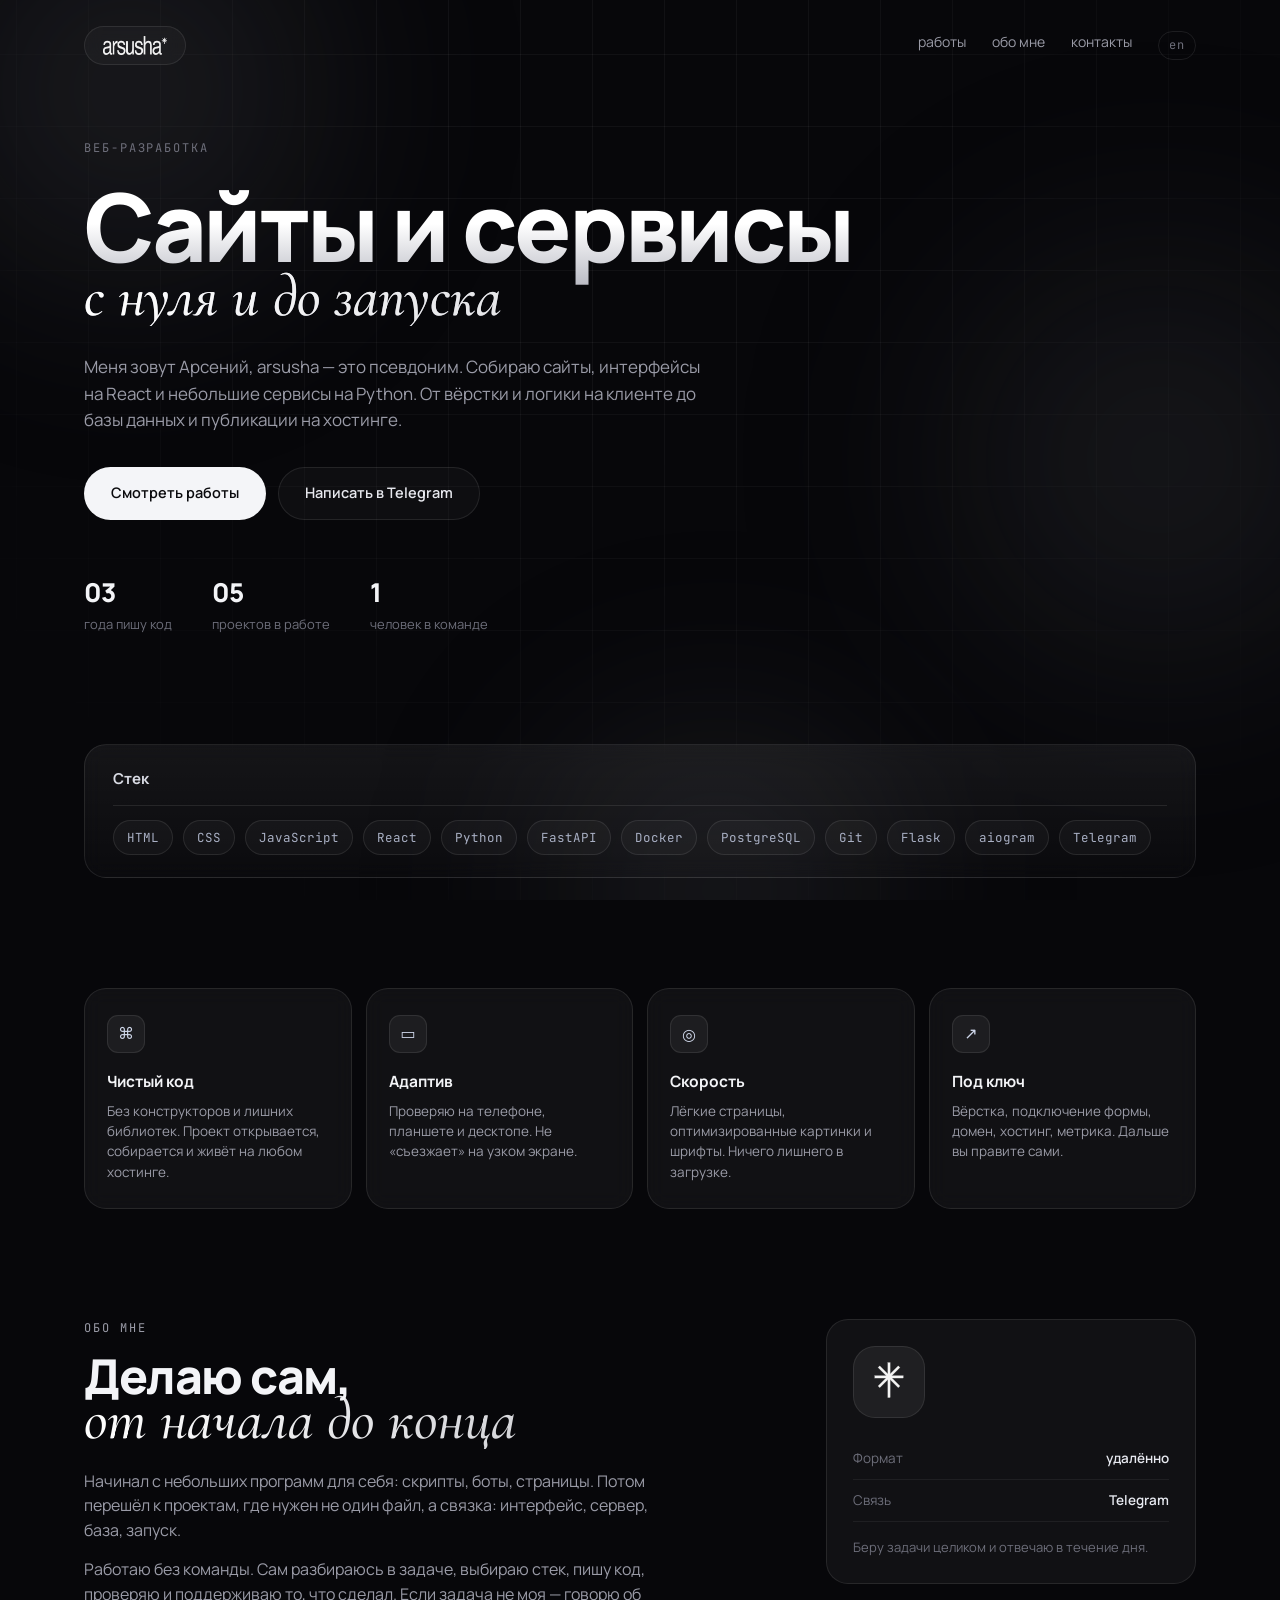
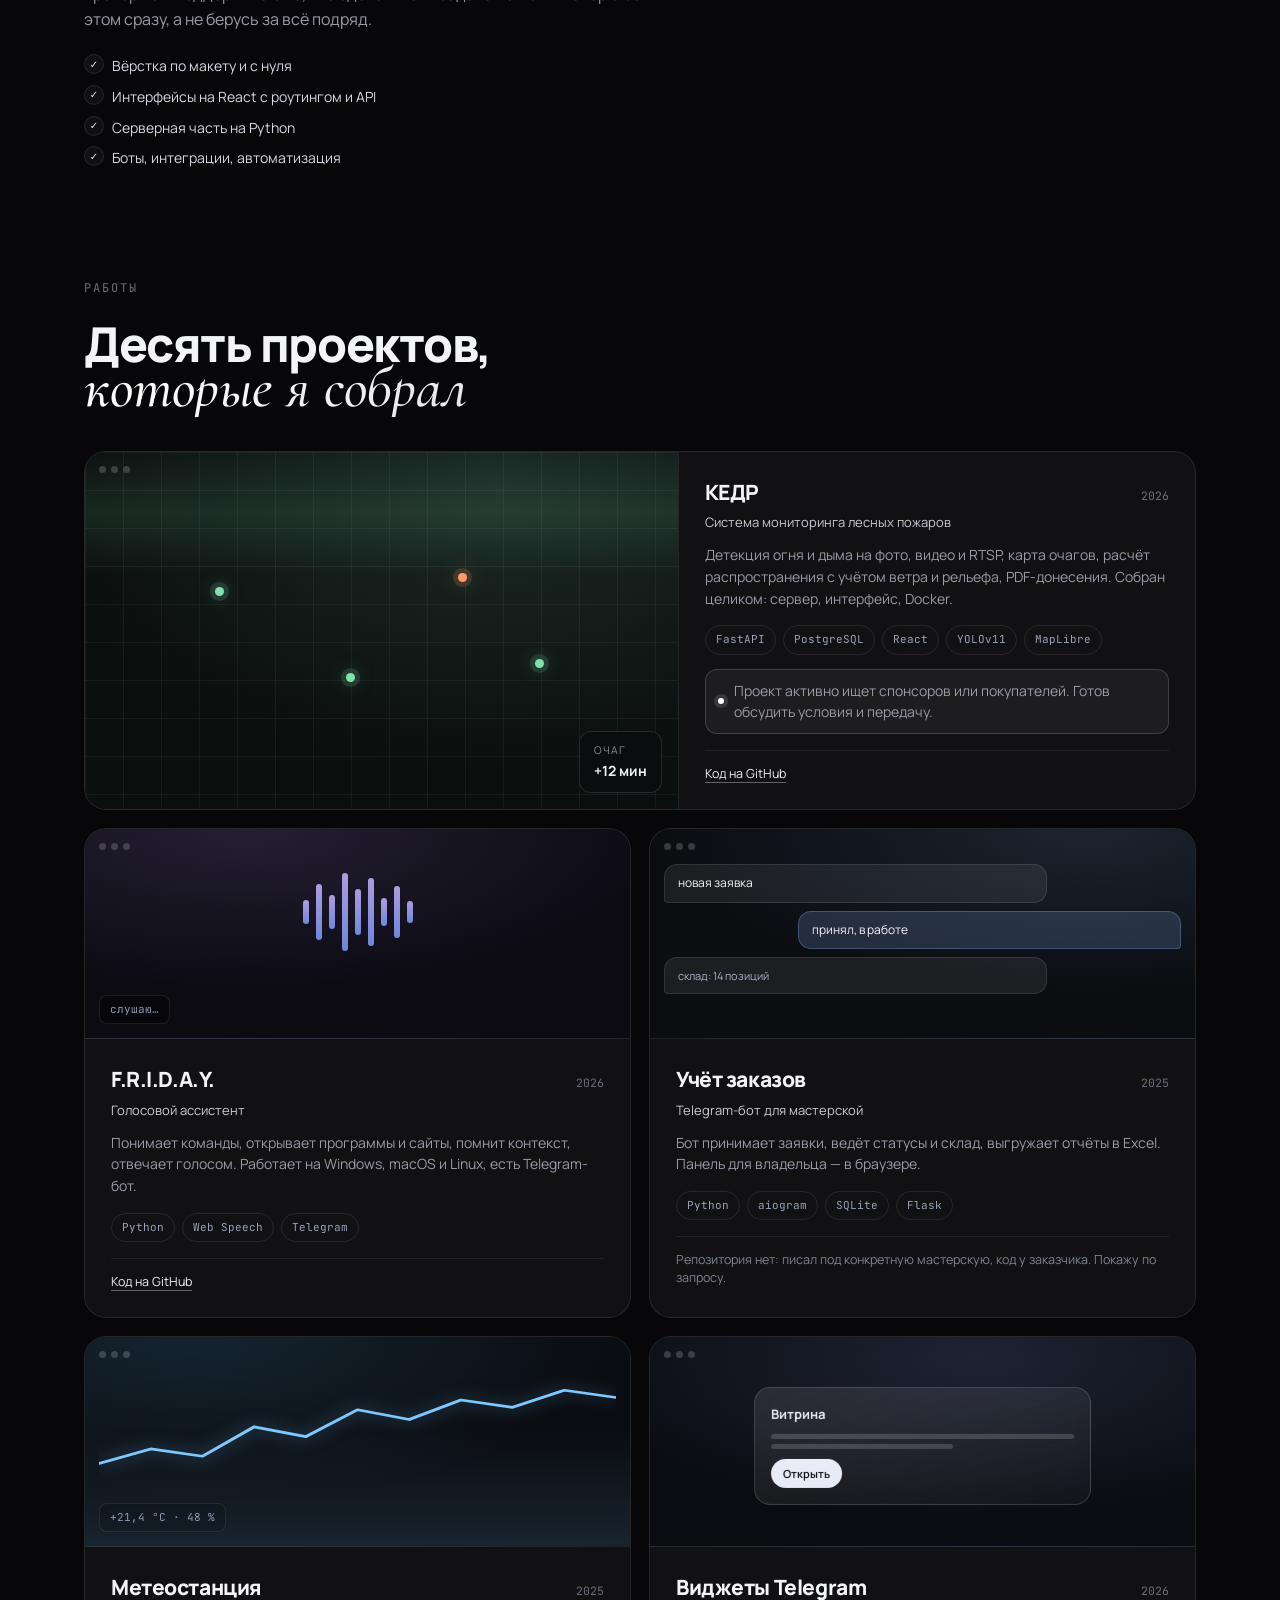
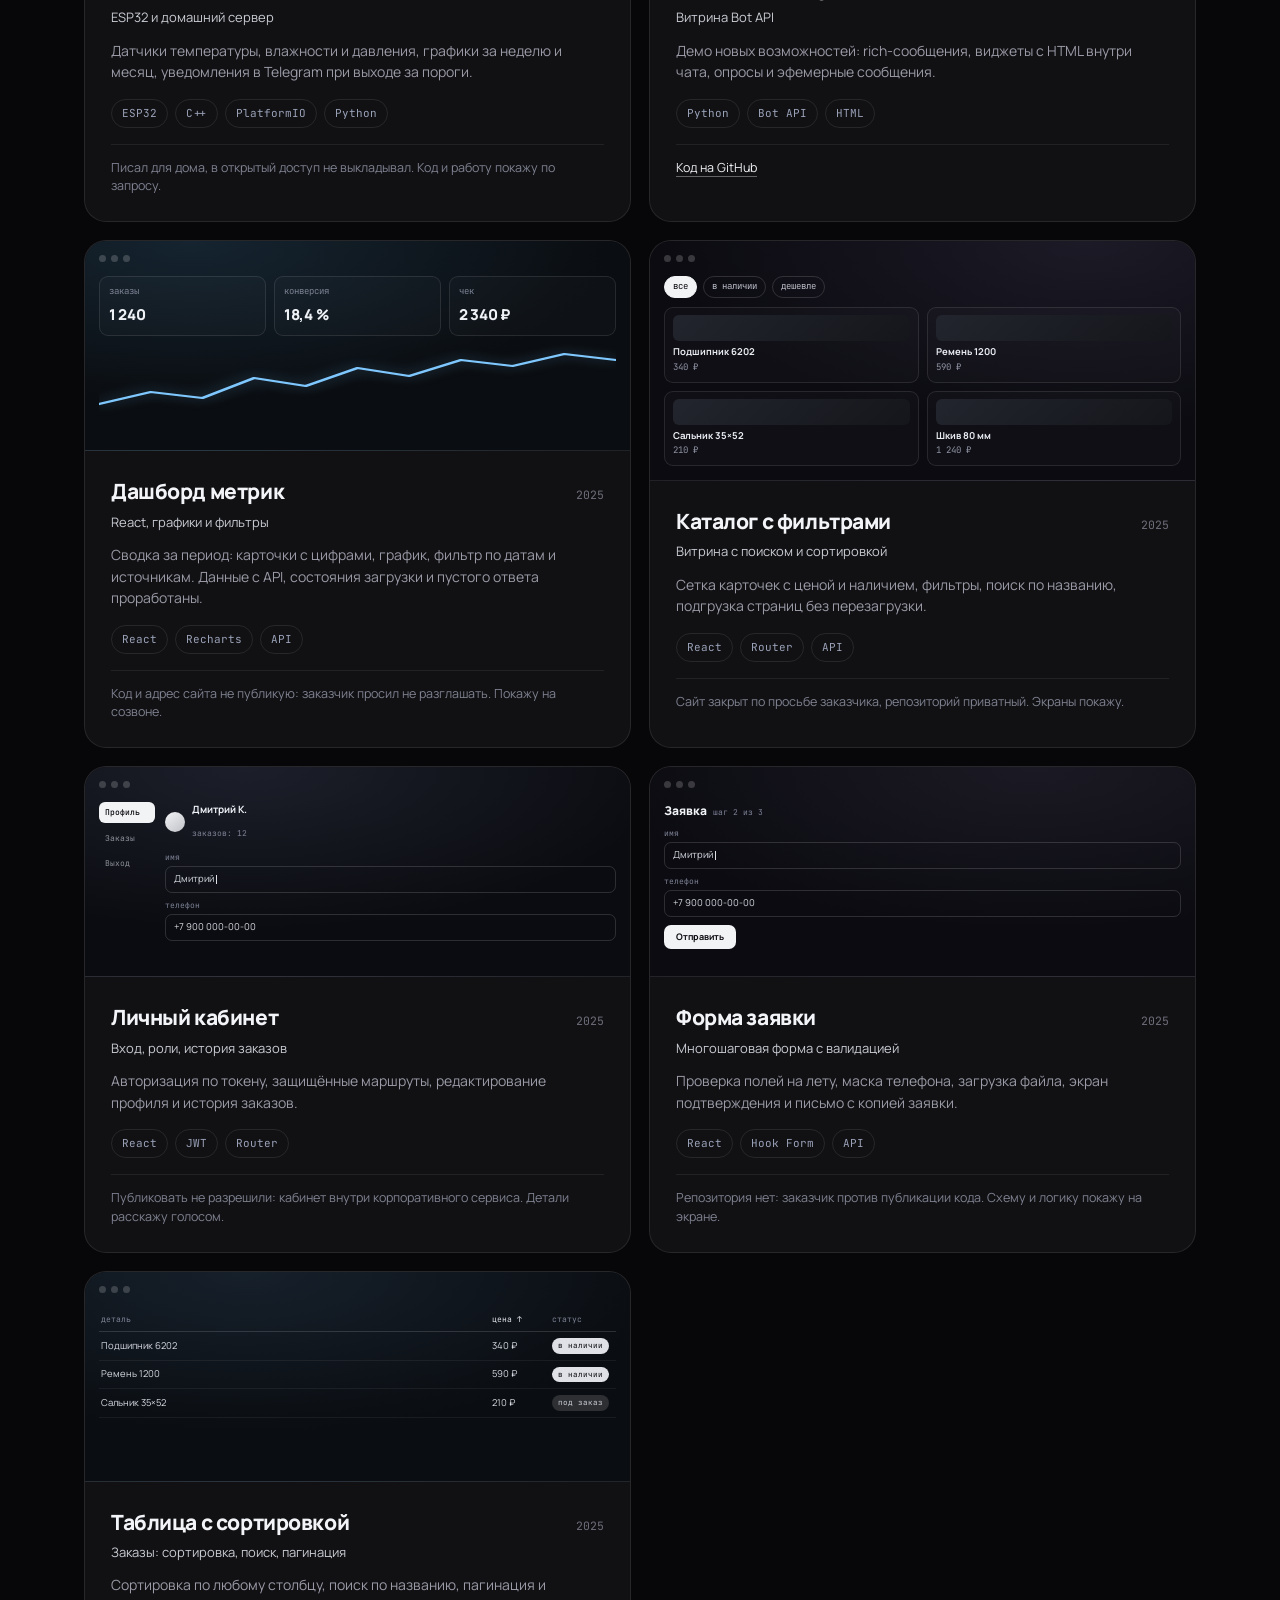
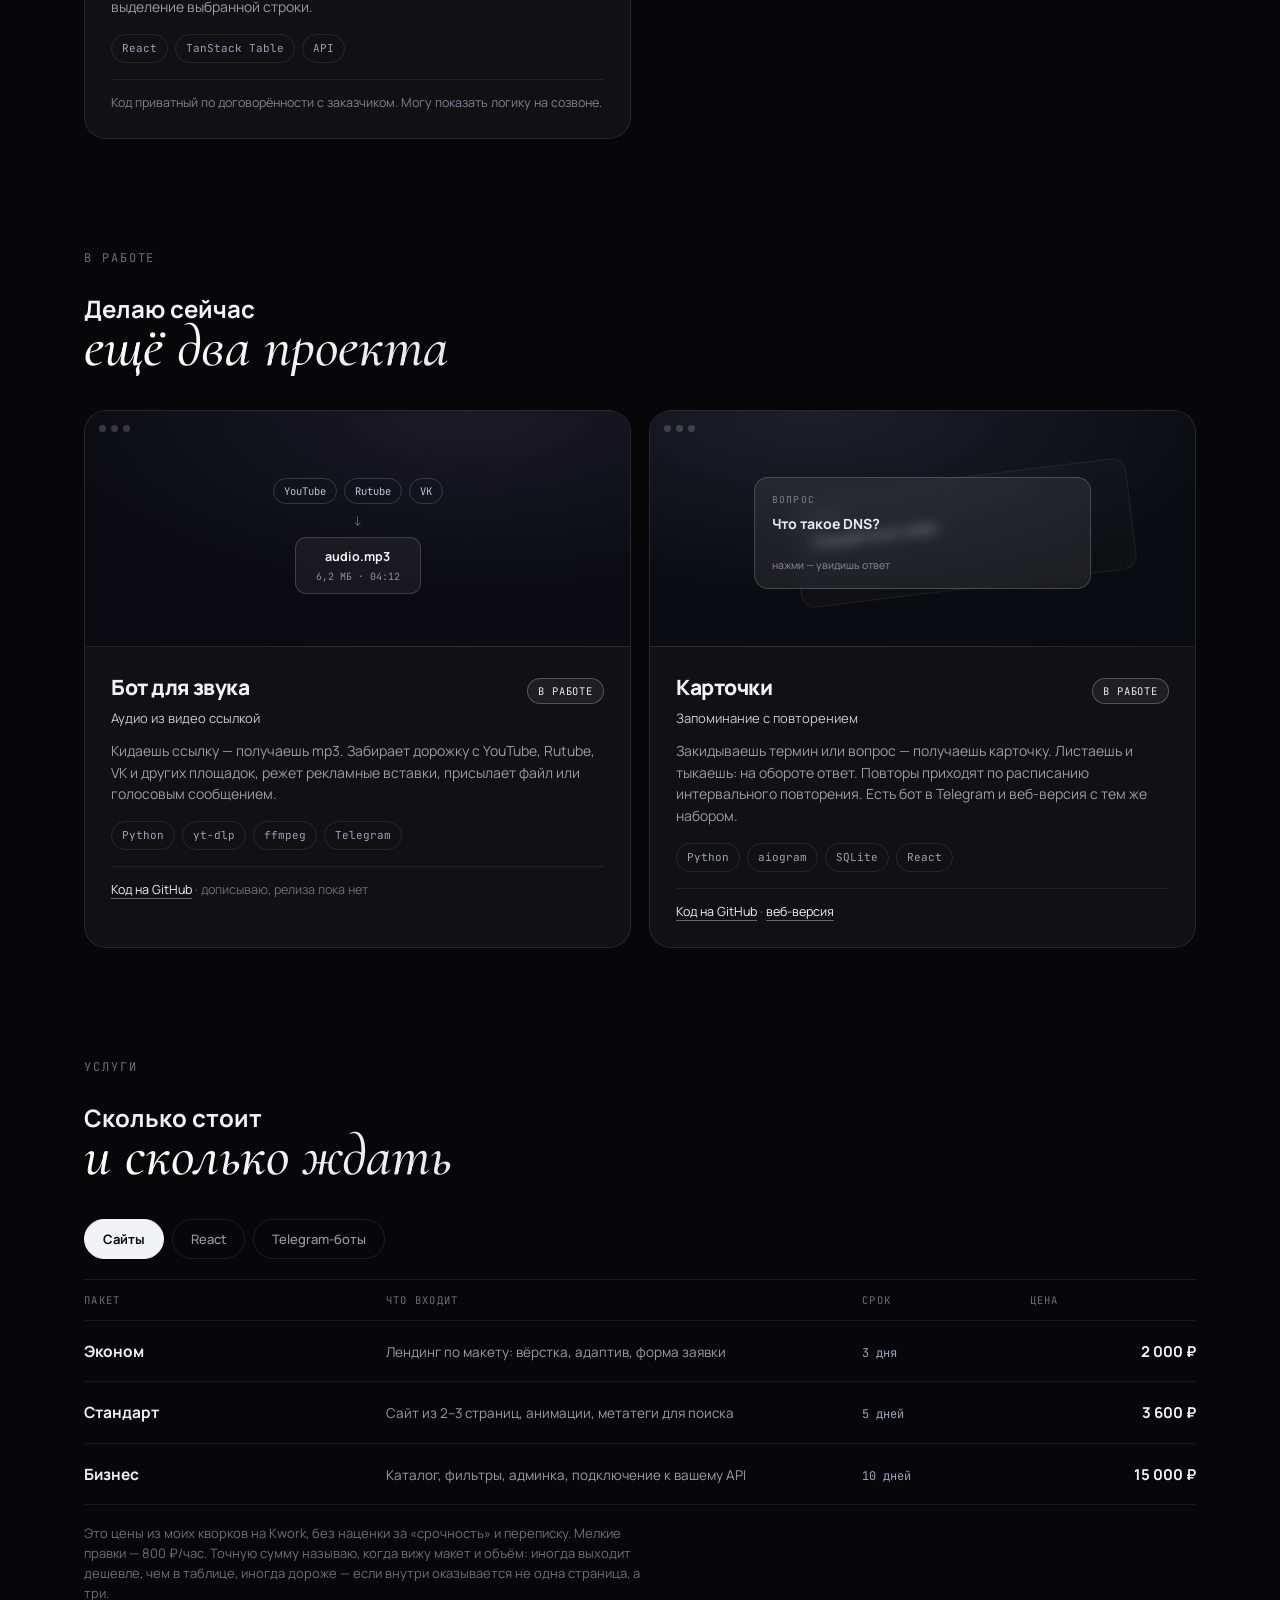
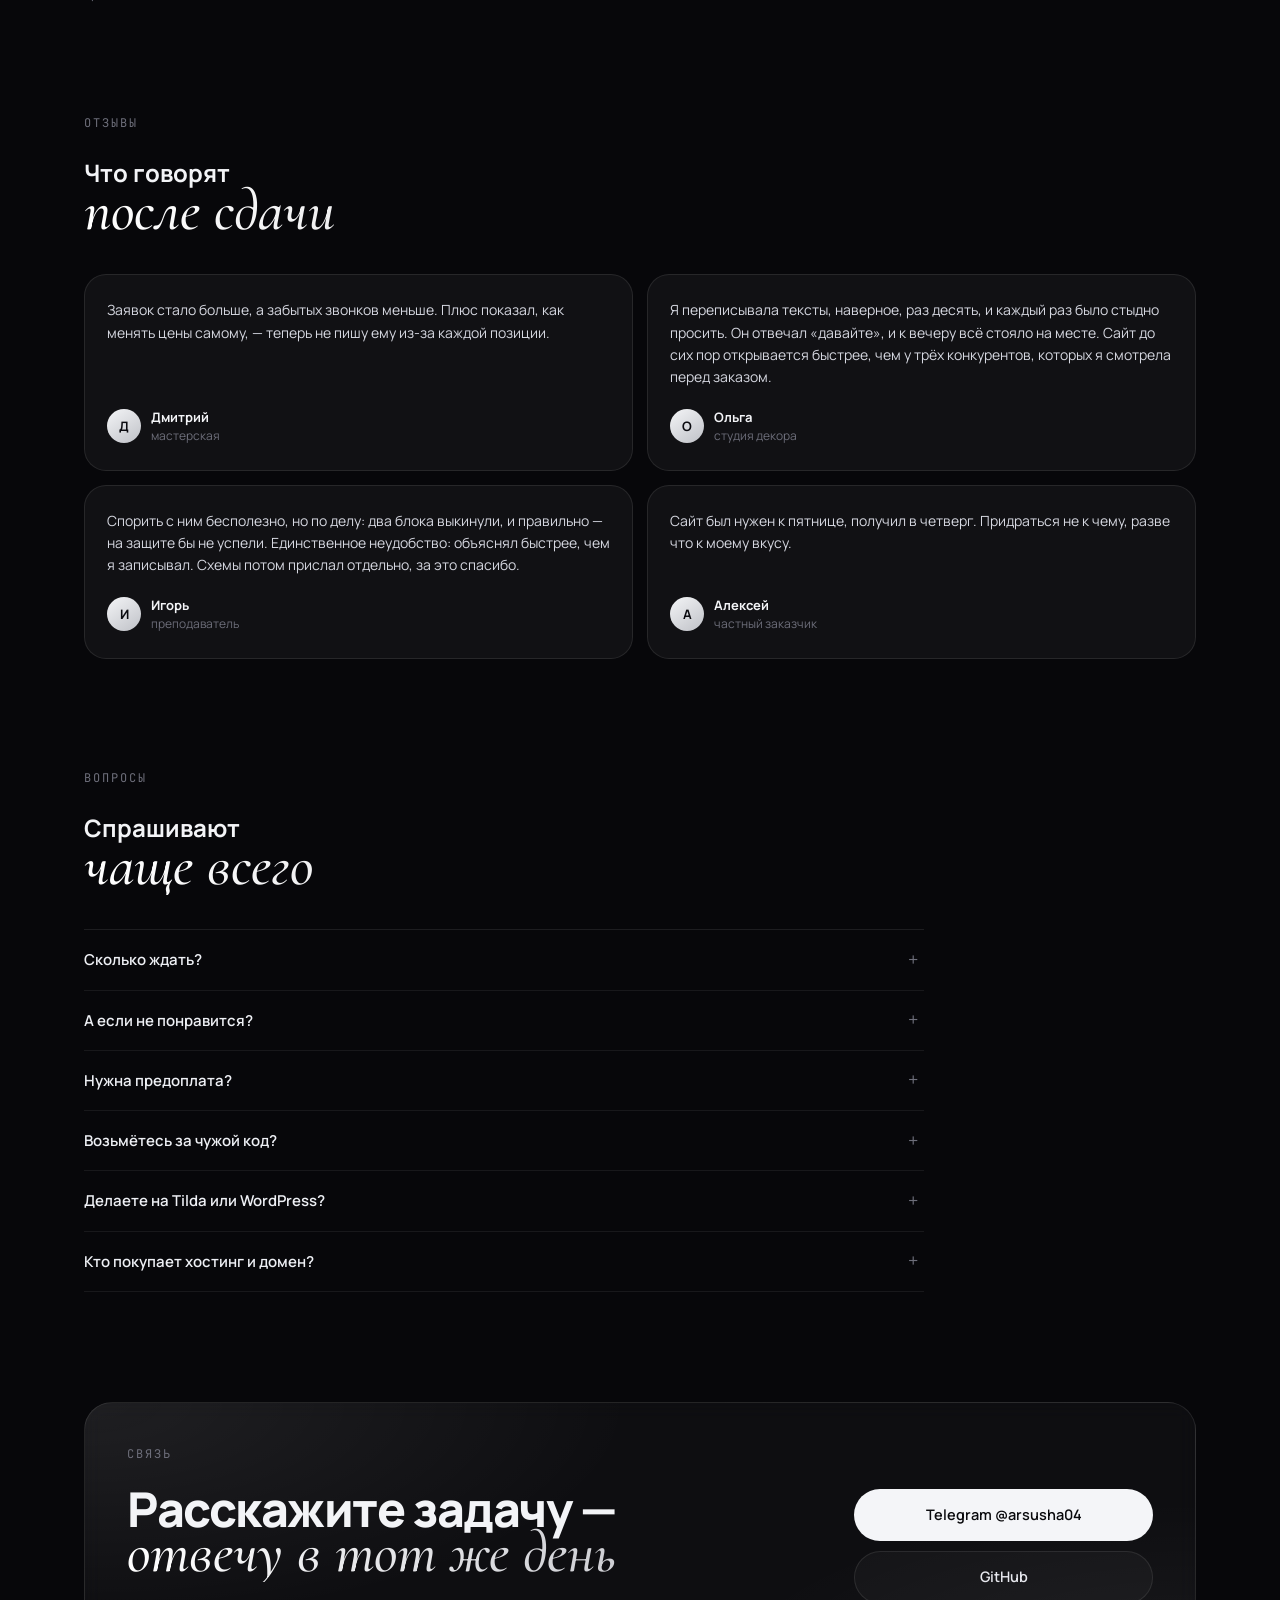
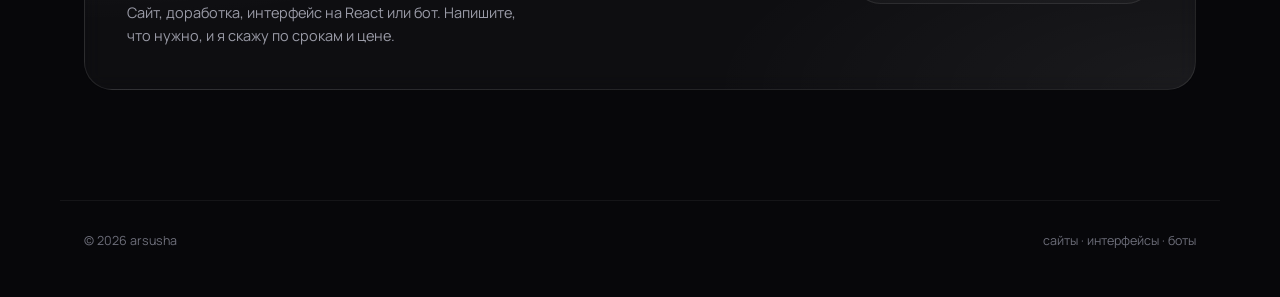
==== commit a678e40f: "Ссылки на репозитории бота для звука и карточек" ====
--- a/index.html
+++ b/index.html
@@ -358,7 +358,7 @@
           <p>Кидаешь ссылку — получаешь mp3. Забирает дорожку с YouTube, Rutube, VK и других площадок,
             режет рекламные вставки, присылает файл или голосовым сообщением.</p>
           <ul class="tags"><li>Python</li><li>yt-dlp</li><li>ffmpeg</li><li>Telegram</li></ul>
-          <p class="work-foot muted">Дописываю. Когда будет готово — выложу код и напишу в Telegram.</p>
+          <p class="work-foot"><a href="https://github.com/ARGAMEPRO/audio-bot" target="_blank" rel="noopener">Код на GitHub</a> · дописываю, релиза пока нет</p>
         </div>
       </article>
 
@@ -372,9 +372,9 @@
           <div class="work-top"><h3>Карточки</h3><span class="work-status">в работе</span></div>
           <p class="work-sub">Запоминание с повторением</p>
           <p>Закидываешь термин или вопрос — получаешь карточку. Листаешь и тыкаешь: на обороте ответ.
-            Повторы приходят по расписанию интервального повторения, чтобы не забывалось.</p>
+            Повторы приходят по расписанию интервального повторения. Есть бот в Telegram и веб-версия с тем же набором.</p>
           <ul class="tags"><li>Python</li><li>aiogram</li><li>SQLite</li><li>React</li></ul>
-          <p class="work-foot muted">Сначала бот, потом веб-версия. Ссылка появится здесь же.</p>
+          <p class="work-foot"><a href="https://github.com/ARGAMEPRO/flashcards" target="_blank" rel="noopener">Код на GitHub</a> · <a href="https://argamepro.github.io/flashcards/" target="_blank" rel="noopener">веб-версия</a></p>
         </div>
       </article>
     </div>
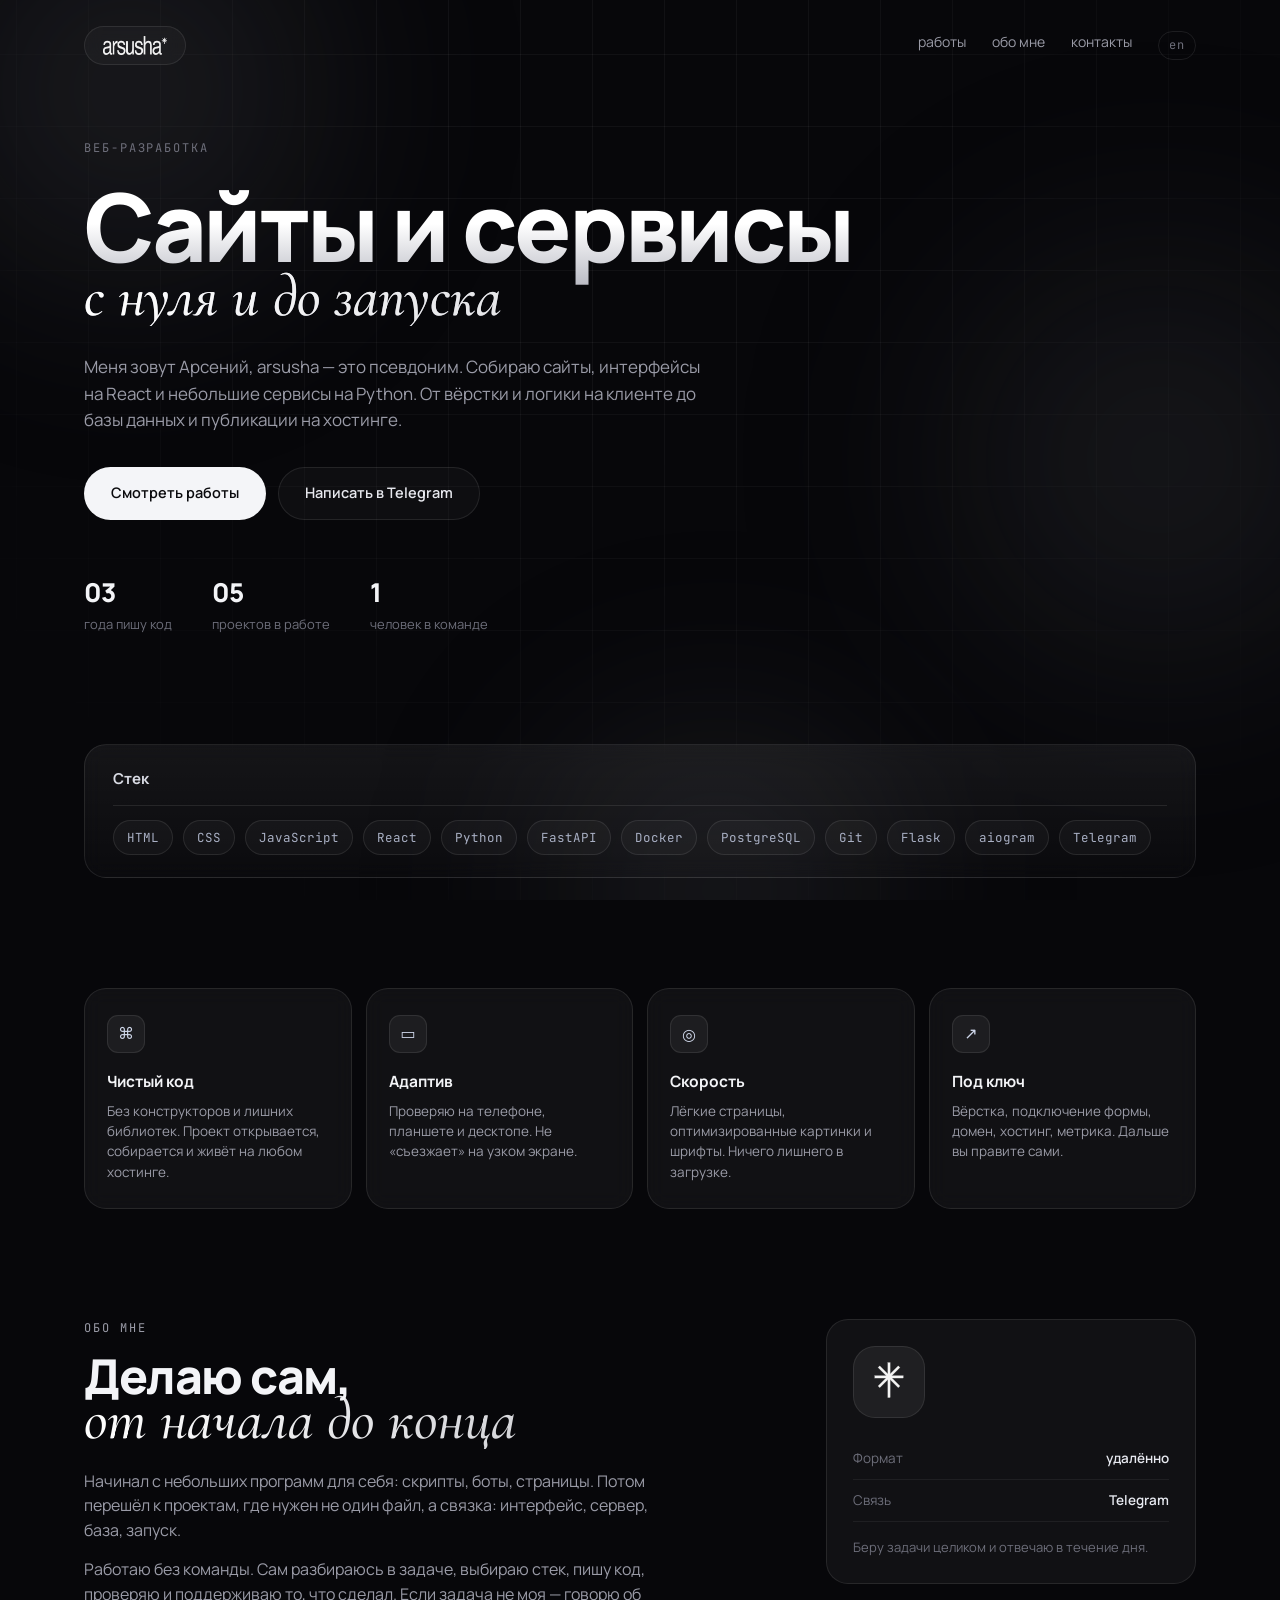
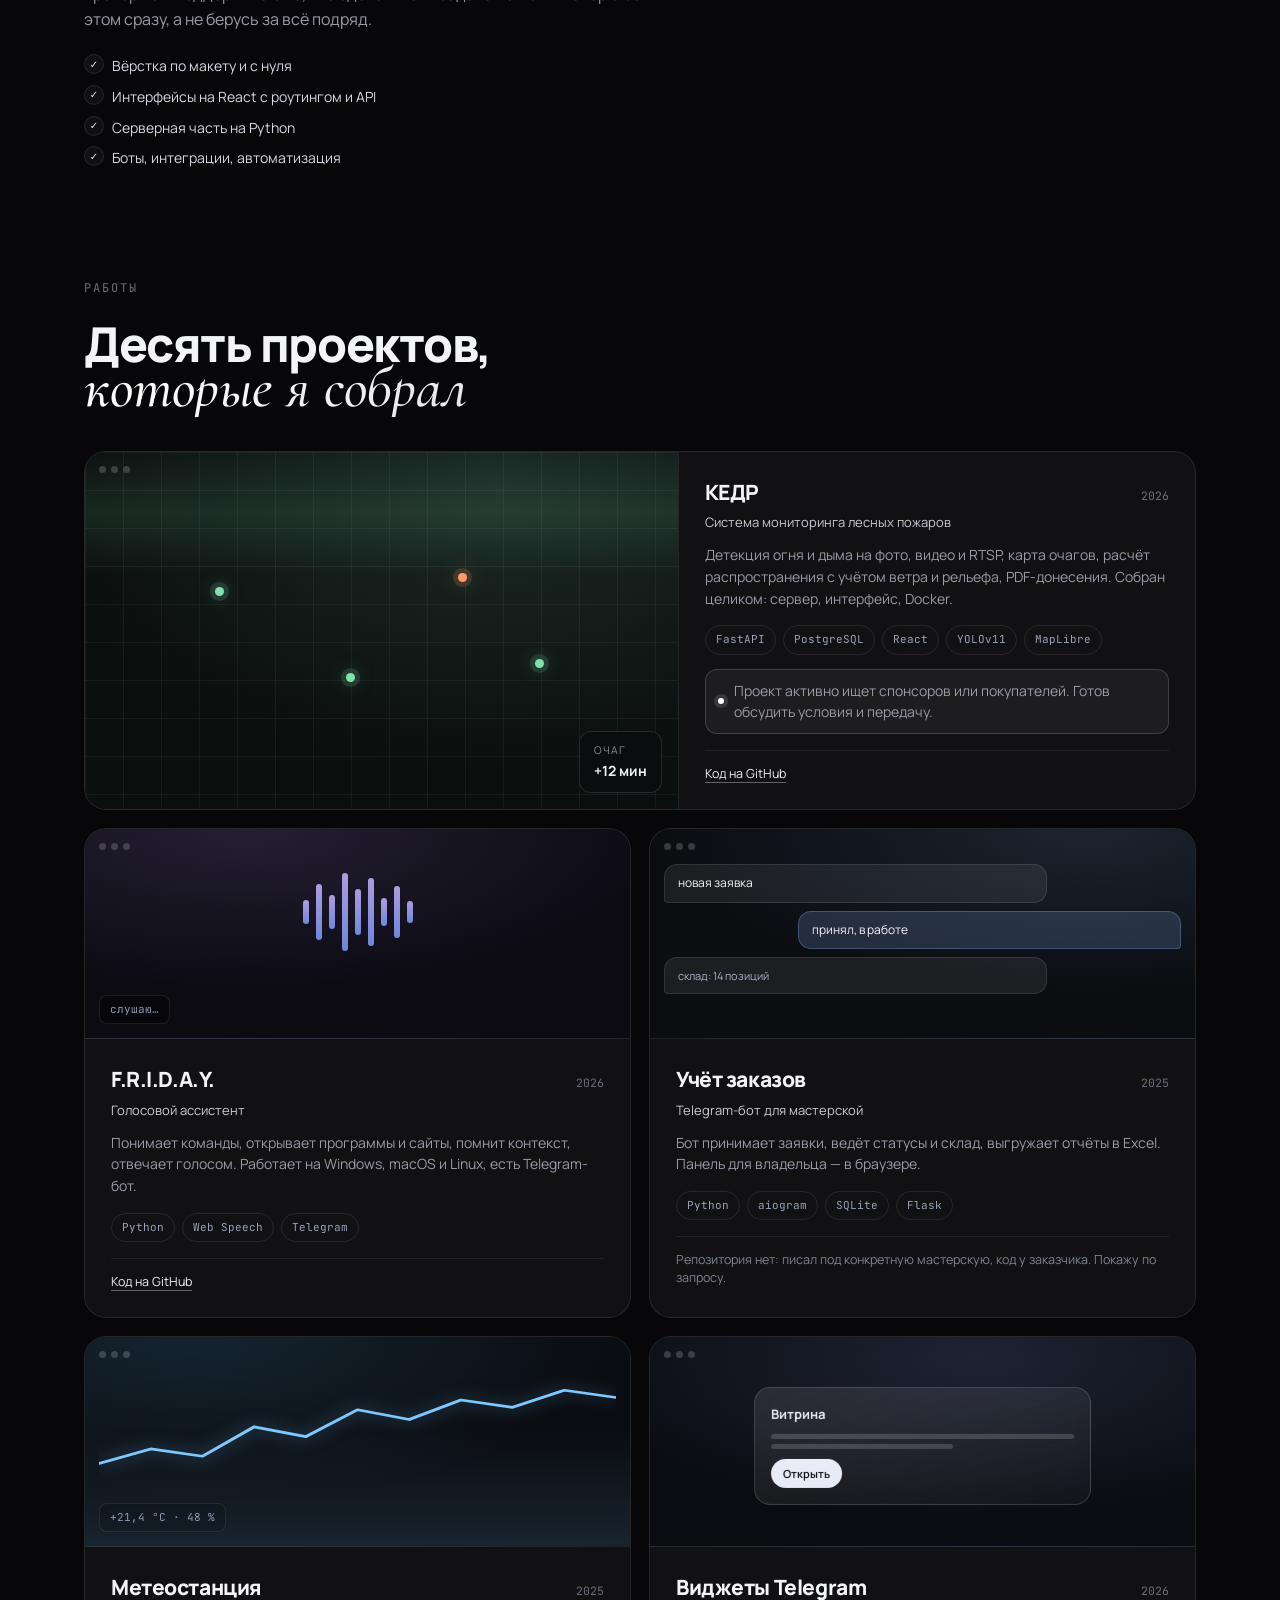
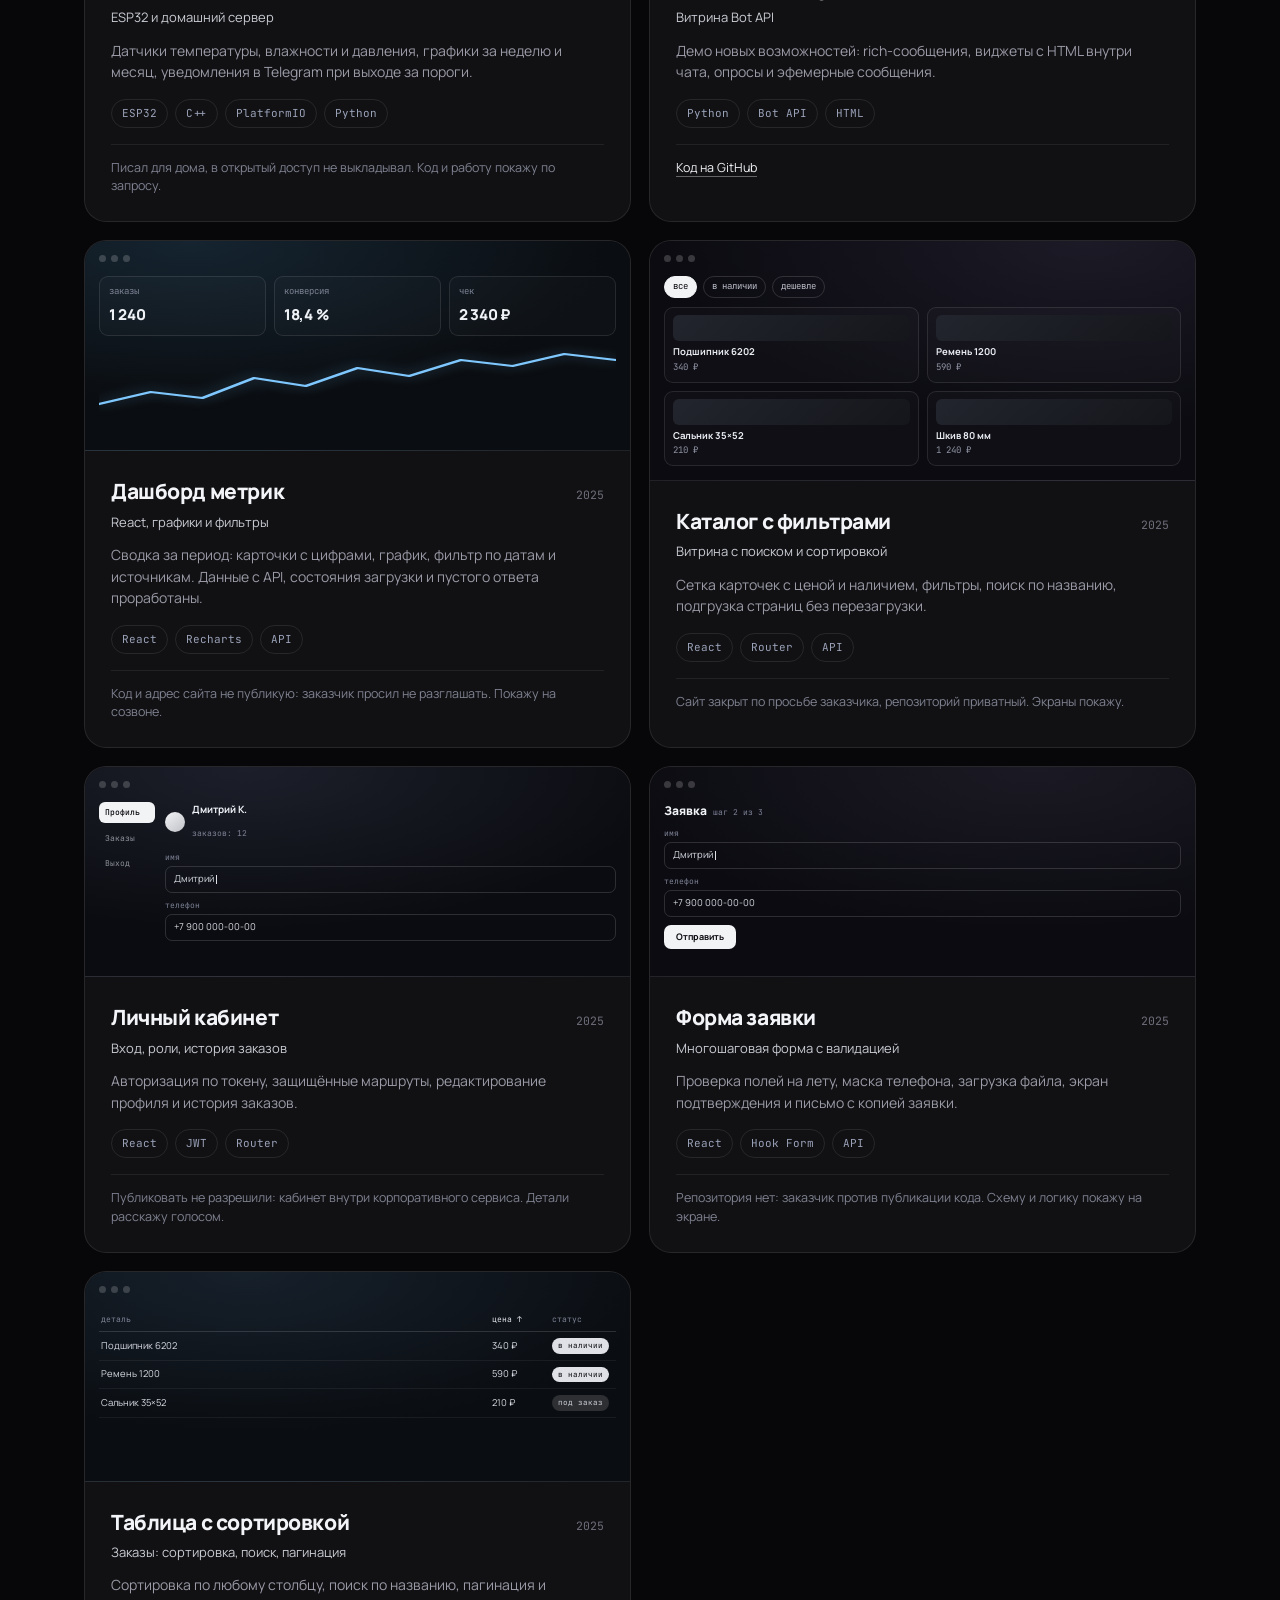
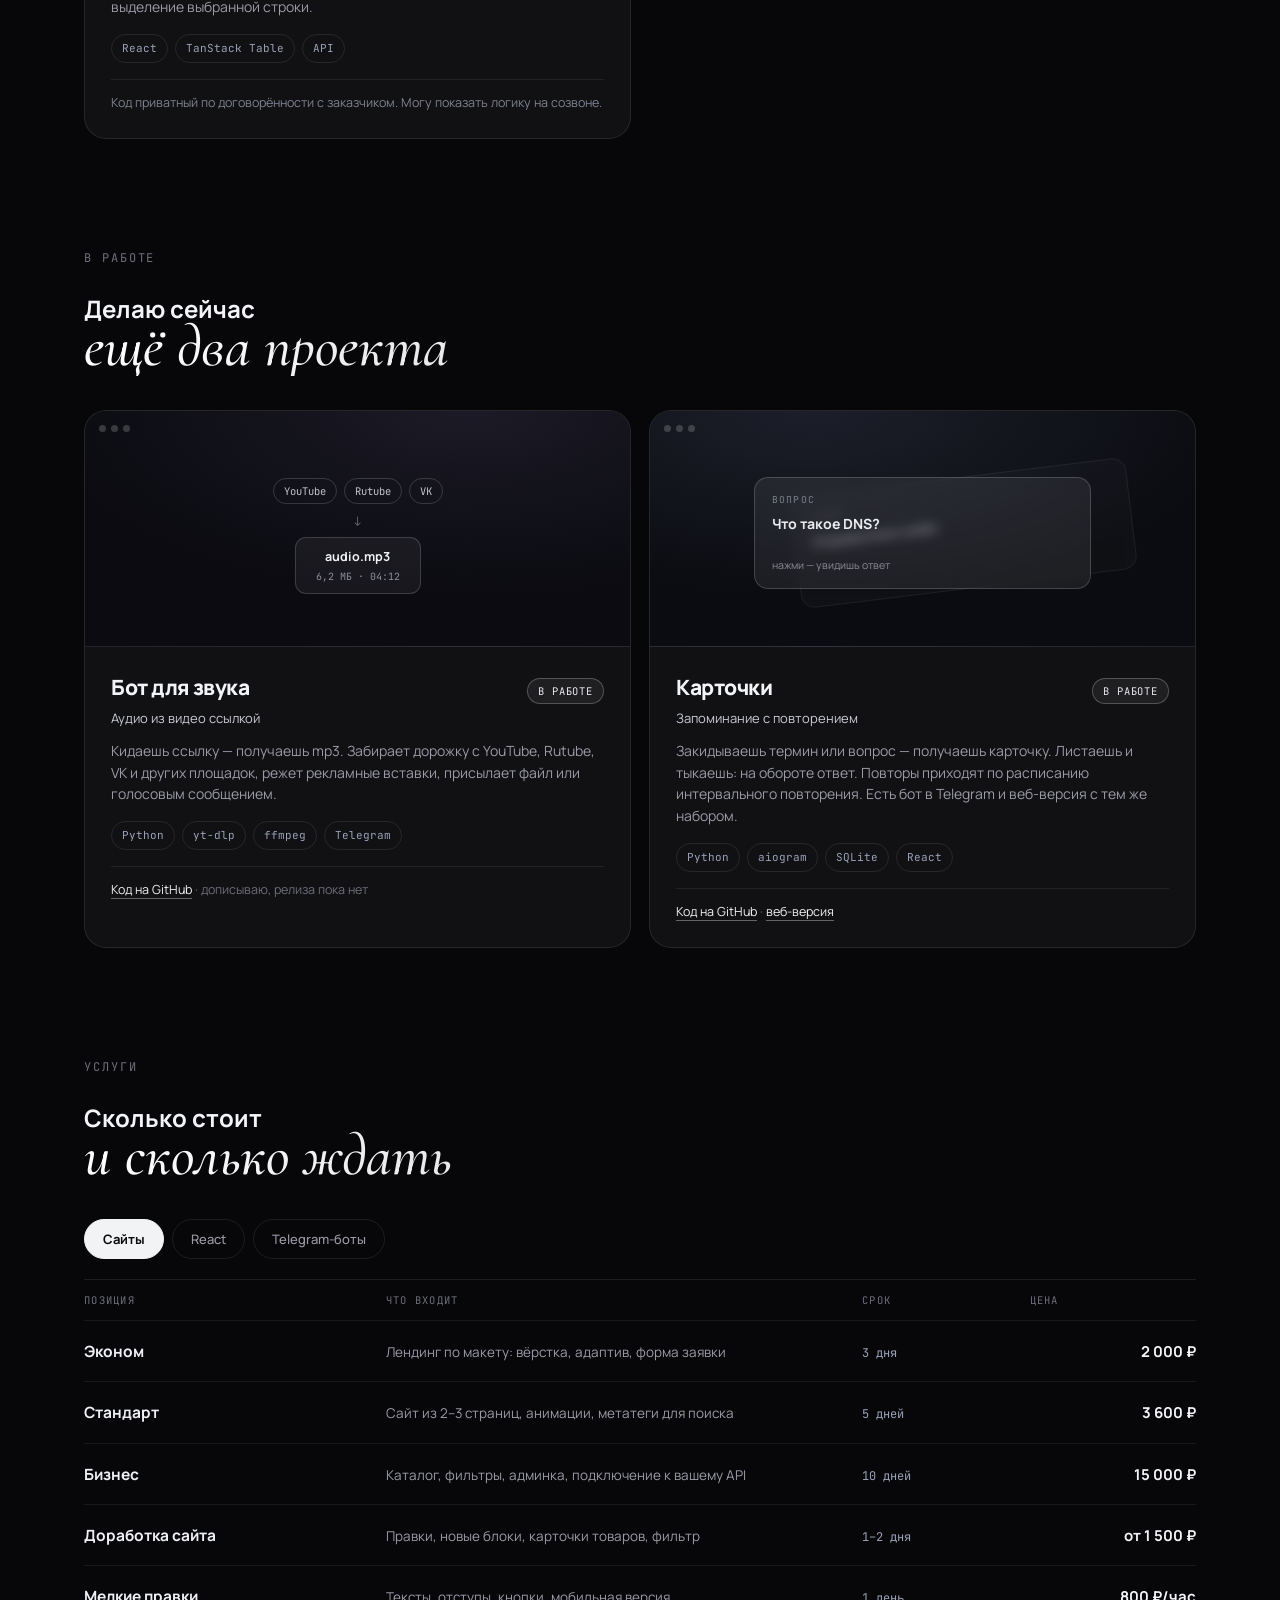
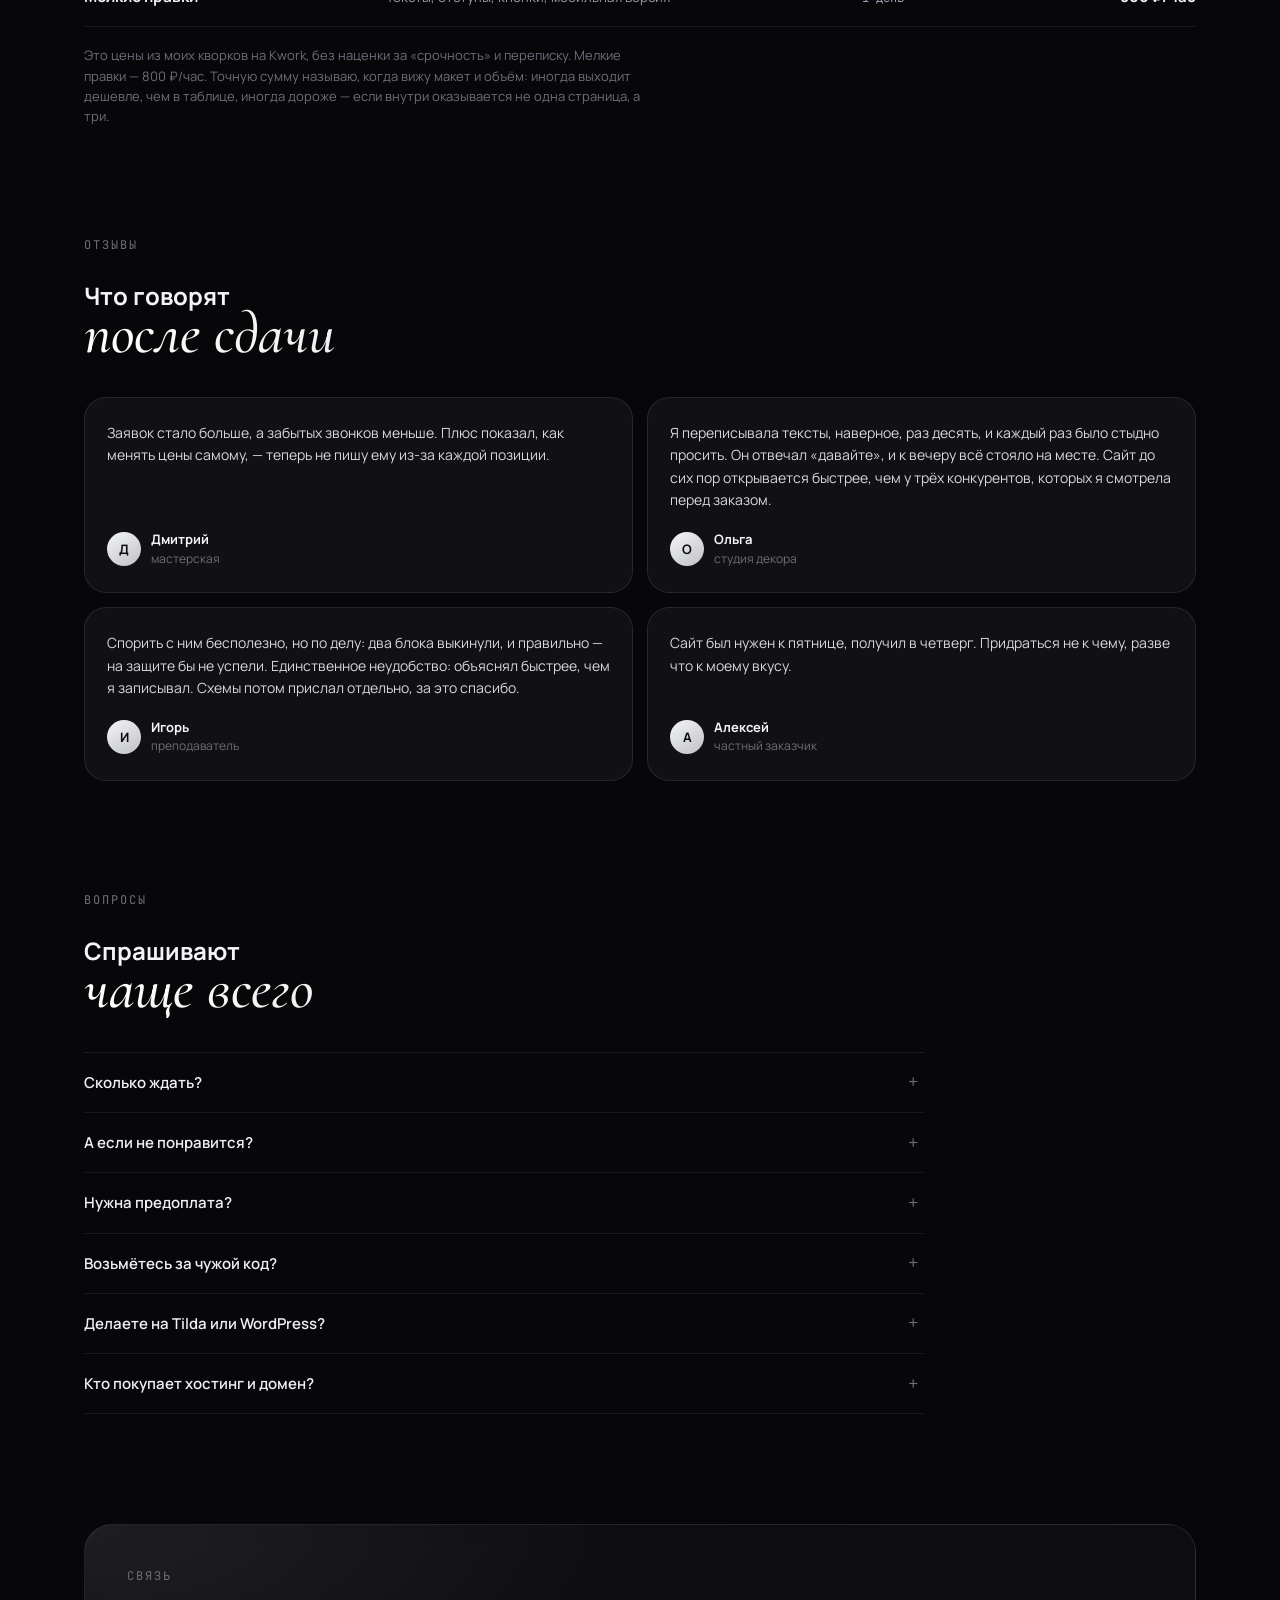
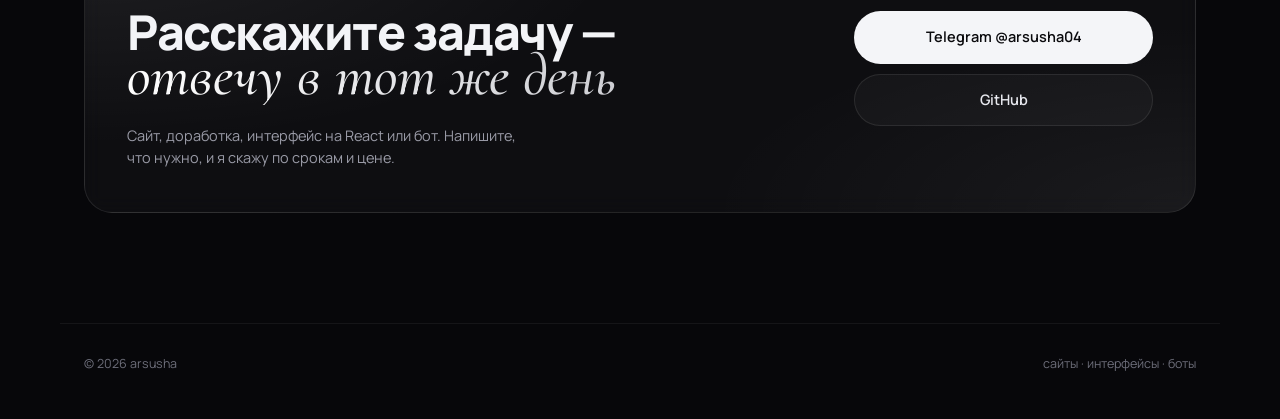
==== commit 02d17752: "Полные прайсы по направлениям: все позиции из кворков" ====
--- a/index.html
+++ b/index.html
@@ -393,7 +393,7 @@
     <div class="price-panels reveal">
       <div class="price-panel is-on" id="panel-sites" role="tabpanel">
         <div class="price-table">
-          <div class="price-row price-head"><span>Пакет</span><span>Что входит</span><span>Срок</span><span>Цена</span></div>
+          <div class="price-row price-head"><span>Позиция</span><span>Что входит</span><span>Срок</span><span>Цена</span></div>
         <div class="price-row">
           <span class="price-name">Эконом</span>
           <span class="price-desc">Лендинг по макету: вёрстка, адаптив, форма заявки</span>
@@ -412,10 +412,22 @@
           <span class="price-term">10 дней</span>
           <span class="price-sum">15 000 ₽</span>
         </div>
+        <div class="price-row">
+          <span class="price-name">Доработка сайта</span>
+          <span class="price-desc">Правки, новые блоки, карточки товаров, фильтр</span>
+          <span class="price-term">1–2 дня</span>
+          <span class="price-sum">от 1 500 ₽</span>
+        </div>
+        <div class="price-row">
+          <span class="price-name">Мелкие правки</span>
+          <span class="price-desc">Тексты, отступы, кнопки, мобильная версия</span>
+          <span class="price-term">1 день</span>
+          <span class="price-sum">800 ₽/час</span>
+        </div>
         </div>
       </div><div class="price-panel" id="panel-react" role="tabpanel">
         <div class="price-table">
-          <div class="price-row price-head"><span>Пакет</span><span>Что входит</span><span>Срок</span><span>Цена</span></div>
+          <div class="price-row price-head"><span>Позиция</span><span>Что входит</span><span>Срок</span><span>Цена</span></div>
         <div class="price-row">
           <span class="price-name">Эконом</span>
           <span class="price-desc">Одна страница на React: компоненты, адаптив, сборка Vite</span>
@@ -434,10 +446,28 @@
           <span class="price-term">10 дней</span>
           <span class="price-sum">12 000 ₽</span>
         </div>
+        <div class="price-row">
+          <span class="price-name">Подключение к API</span>
+          <span class="price-desc">Запросы, состояния загрузки и ошибок, токены</span>
+          <span class="price-term">1 день</span>
+          <span class="price-sum">от 1 500 ₽</span>
+        </div>
+        <div class="price-row">
+          <span class="price-name">Каталог или таблица</span>
+          <span class="price-desc">Фильтры, сортировка, поиск, пагинация</span>
+          <span class="price-term">2 дня</span>
+          <span class="price-sum">от 2 500 ₽</span>
+        </div>
+        <div class="price-row">
+          <span class="price-name">Авторизация и роли</span>
+          <span class="price-desc">Вход по токену, защищённые маршруты, кабинет</span>
+          <span class="price-term">2 дня</span>
+          <span class="price-sum">от 3 000 ₽</span>
+        </div>
         </div>
       </div><div class="price-panel" id="panel-bots" role="tabpanel">
         <div class="price-table">
-          <div class="price-row price-head"><span>Пакет</span><span>Что входит</span><span>Срок</span><span>Цена</span></div>
+          <div class="price-row price-head"><span>Позиция</span><span>Что входит</span><span>Срок</span><span>Цена</span></div>
         <div class="price-row">
           <span class="price-name">Эконом</span>
           <span class="price-desc">Меню, кнопки, заявка приходит вам в чат</span>
@@ -455,6 +485,36 @@
           <span class="price-desc">Приём оплаты, админ-панель, роли, рассылки подписчикам</span>
           <span class="price-term">10 дней</span>
           <span class="price-sum">25 000 ₽</span>
+        </div>
+        <div class="price-row">
+          <span class="price-name">База данных и админ-панель</span>
+          <span class="price-desc">Заявки в базе, панель в браузере: статусы, цены</span>
+          <span class="price-term">3 дня</span>
+          <span class="price-sum">3 000 ₽</span>
+        </div>
+        <div class="price-row">
+          <span class="price-name">Приём оплаты</span>
+          <span class="price-desc">ЮKassa или Telegram Stars, выдача доступа после оплаты</span>
+          <span class="price-term">2 дня</span>
+          <span class="price-sum">2 500 ₽</span>
+        </div>
+        <div class="price-row">
+          <span class="price-name">Отчёты в Excel</span>
+          <span class="price-desc">Выгрузка заявок файлом, автоматически в чат</span>
+          <span class="price-term">1 день</span>
+          <span class="price-sum">1 500 ₽</span>
+        </div>
+        <div class="price-row">
+          <span class="price-name">Запуск на сервере</span>
+          <span class="price-desc">VPS, автозапуск, перезапуск при падении</span>
+          <span class="price-term">1 день</span>
+          <span class="price-sum">1 500 ₽</span>
+        </div>
+        <div class="price-row">
+          <span class="price-name">Сценарий и тексты</span>
+          <span class="price-desc">Приветствие, вопросы, кнопки под вашу задачу</span>
+          <span class="price-term">1 день</span>
+          <span class="price-sum">1 000 ₽</span>
         </div>
         </div>
       </div>
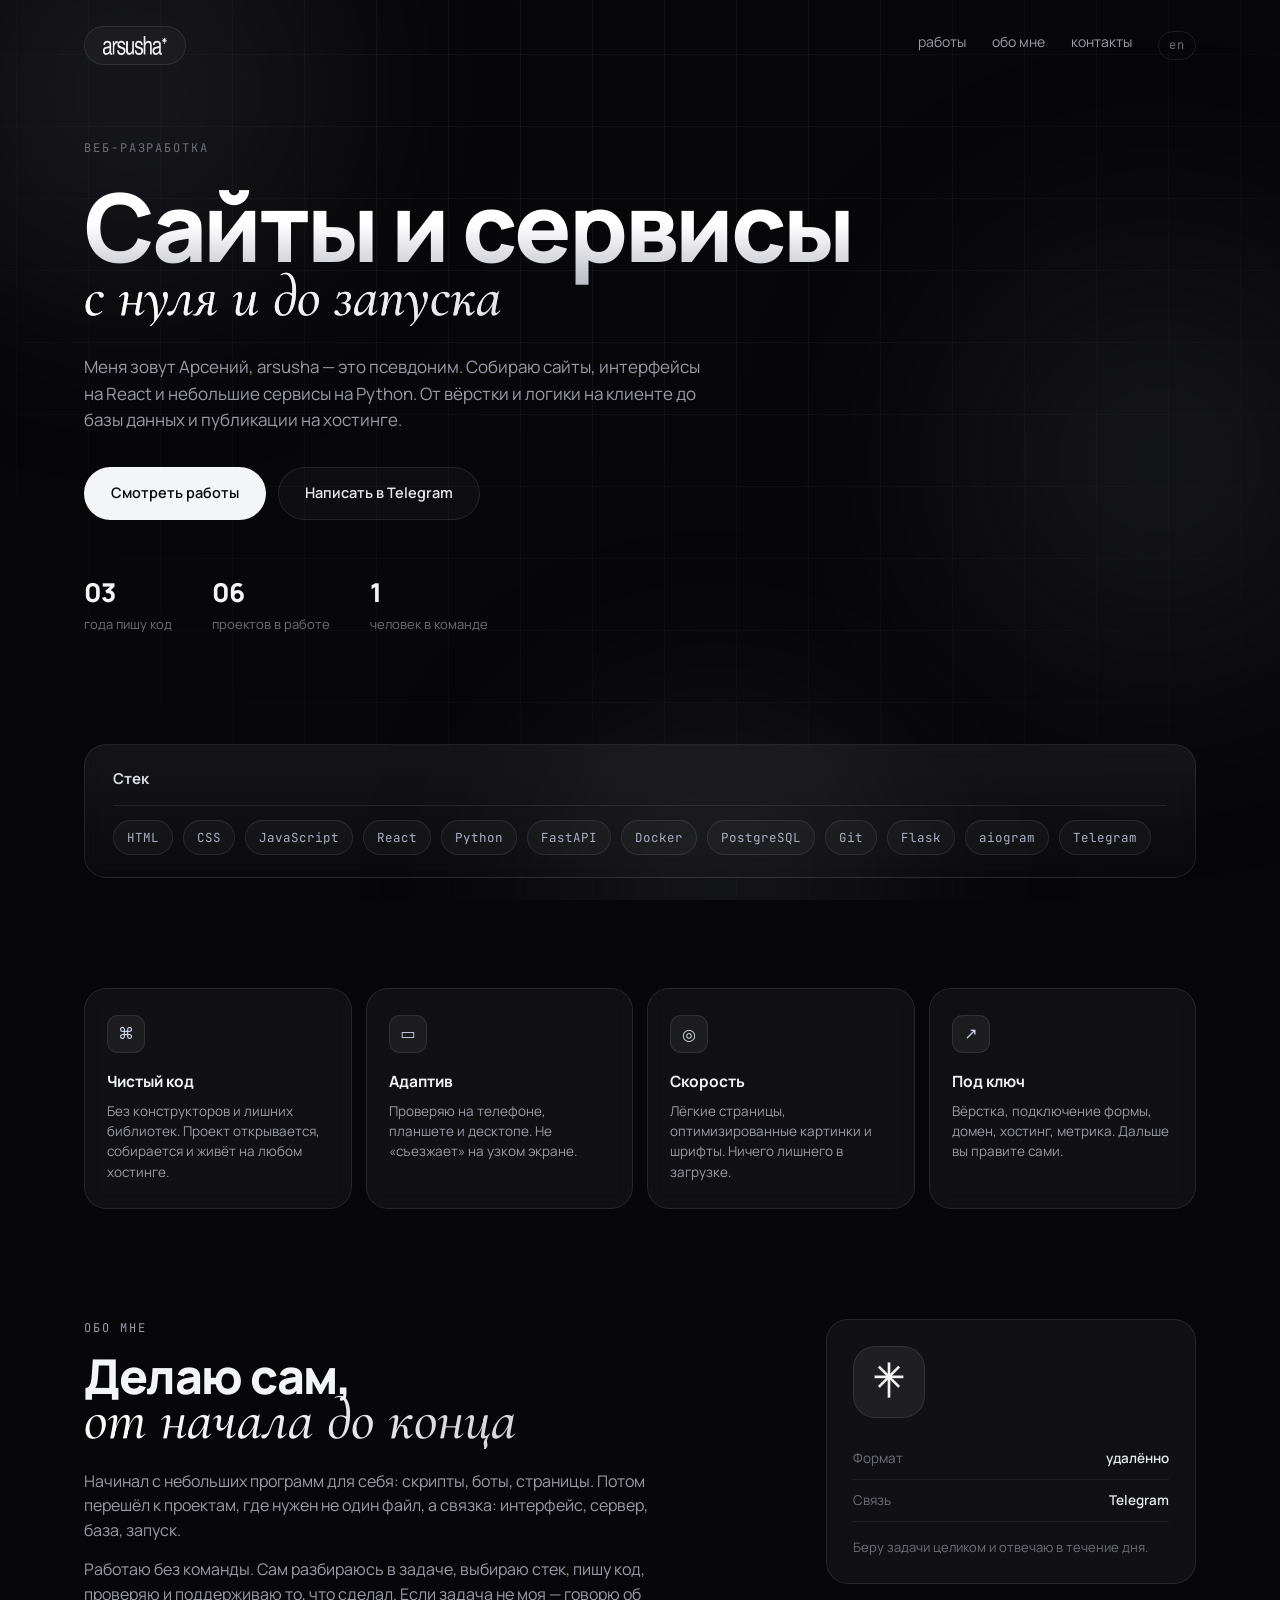
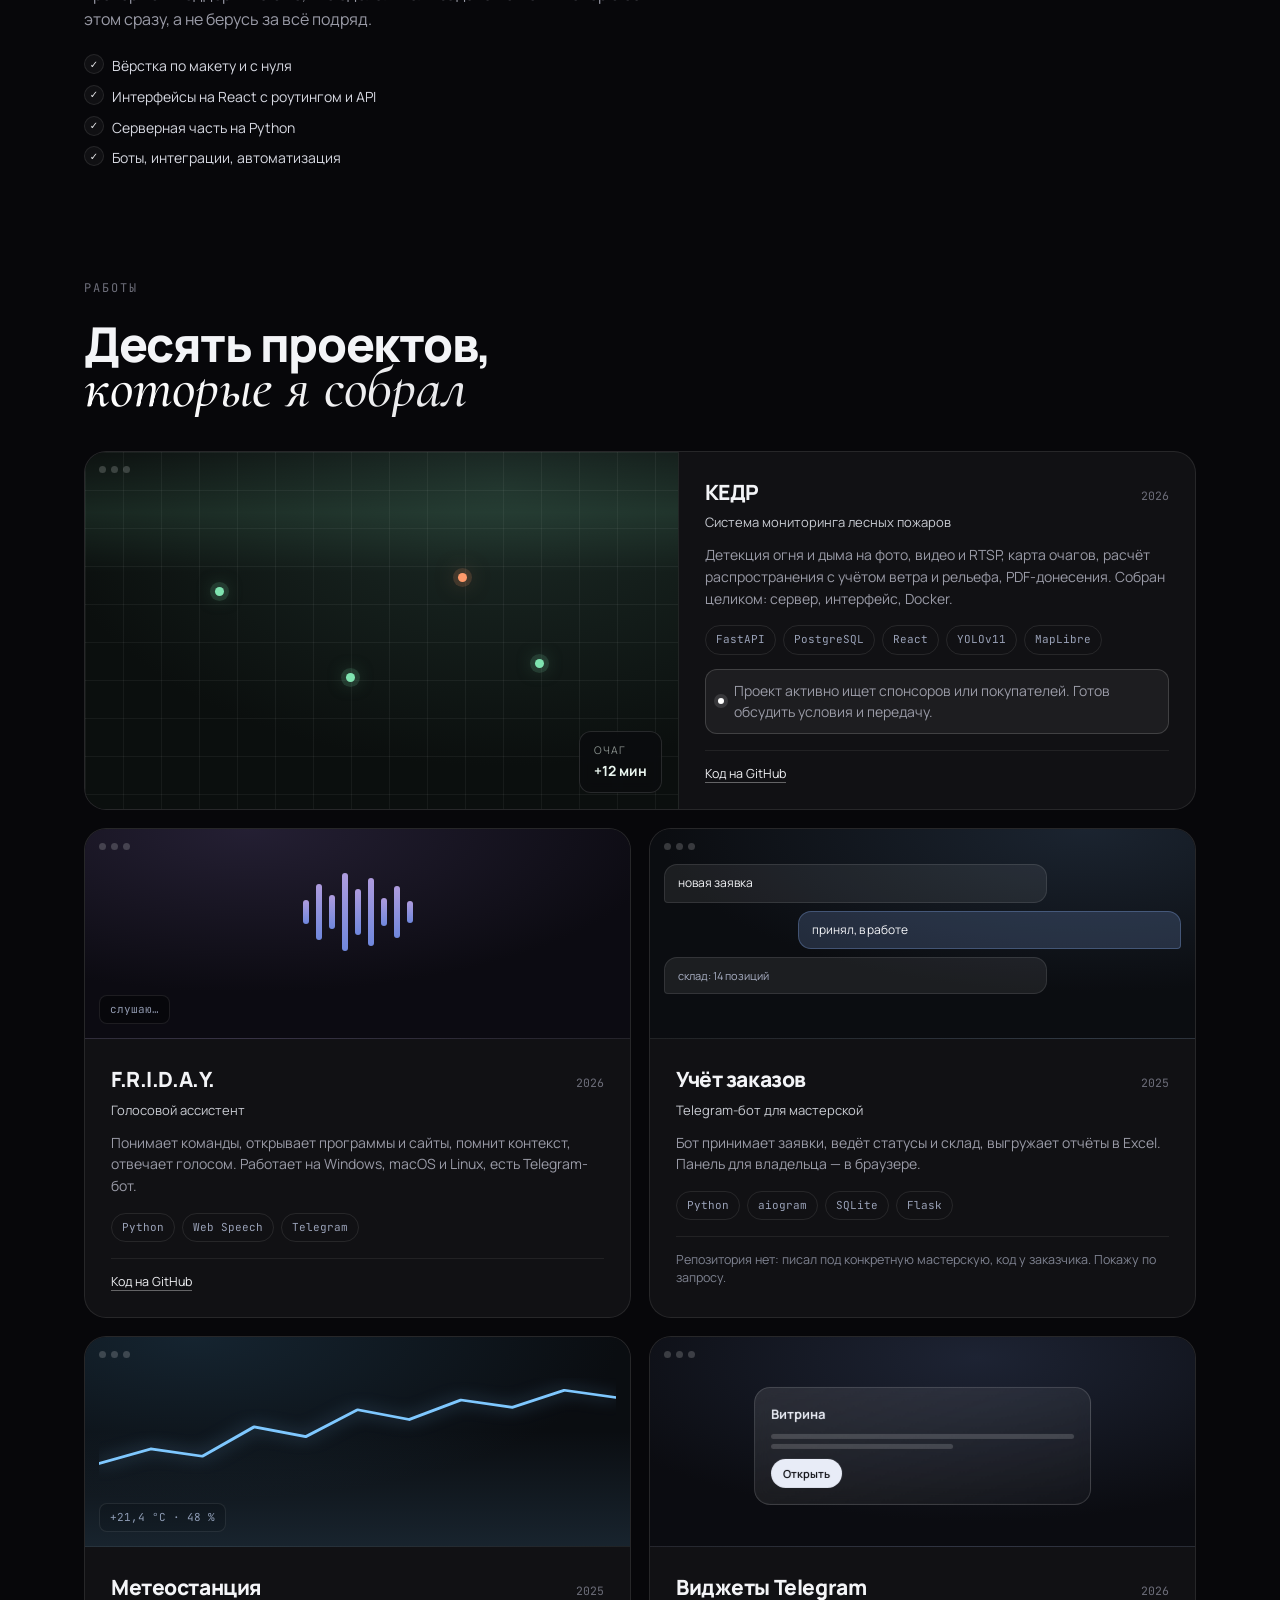
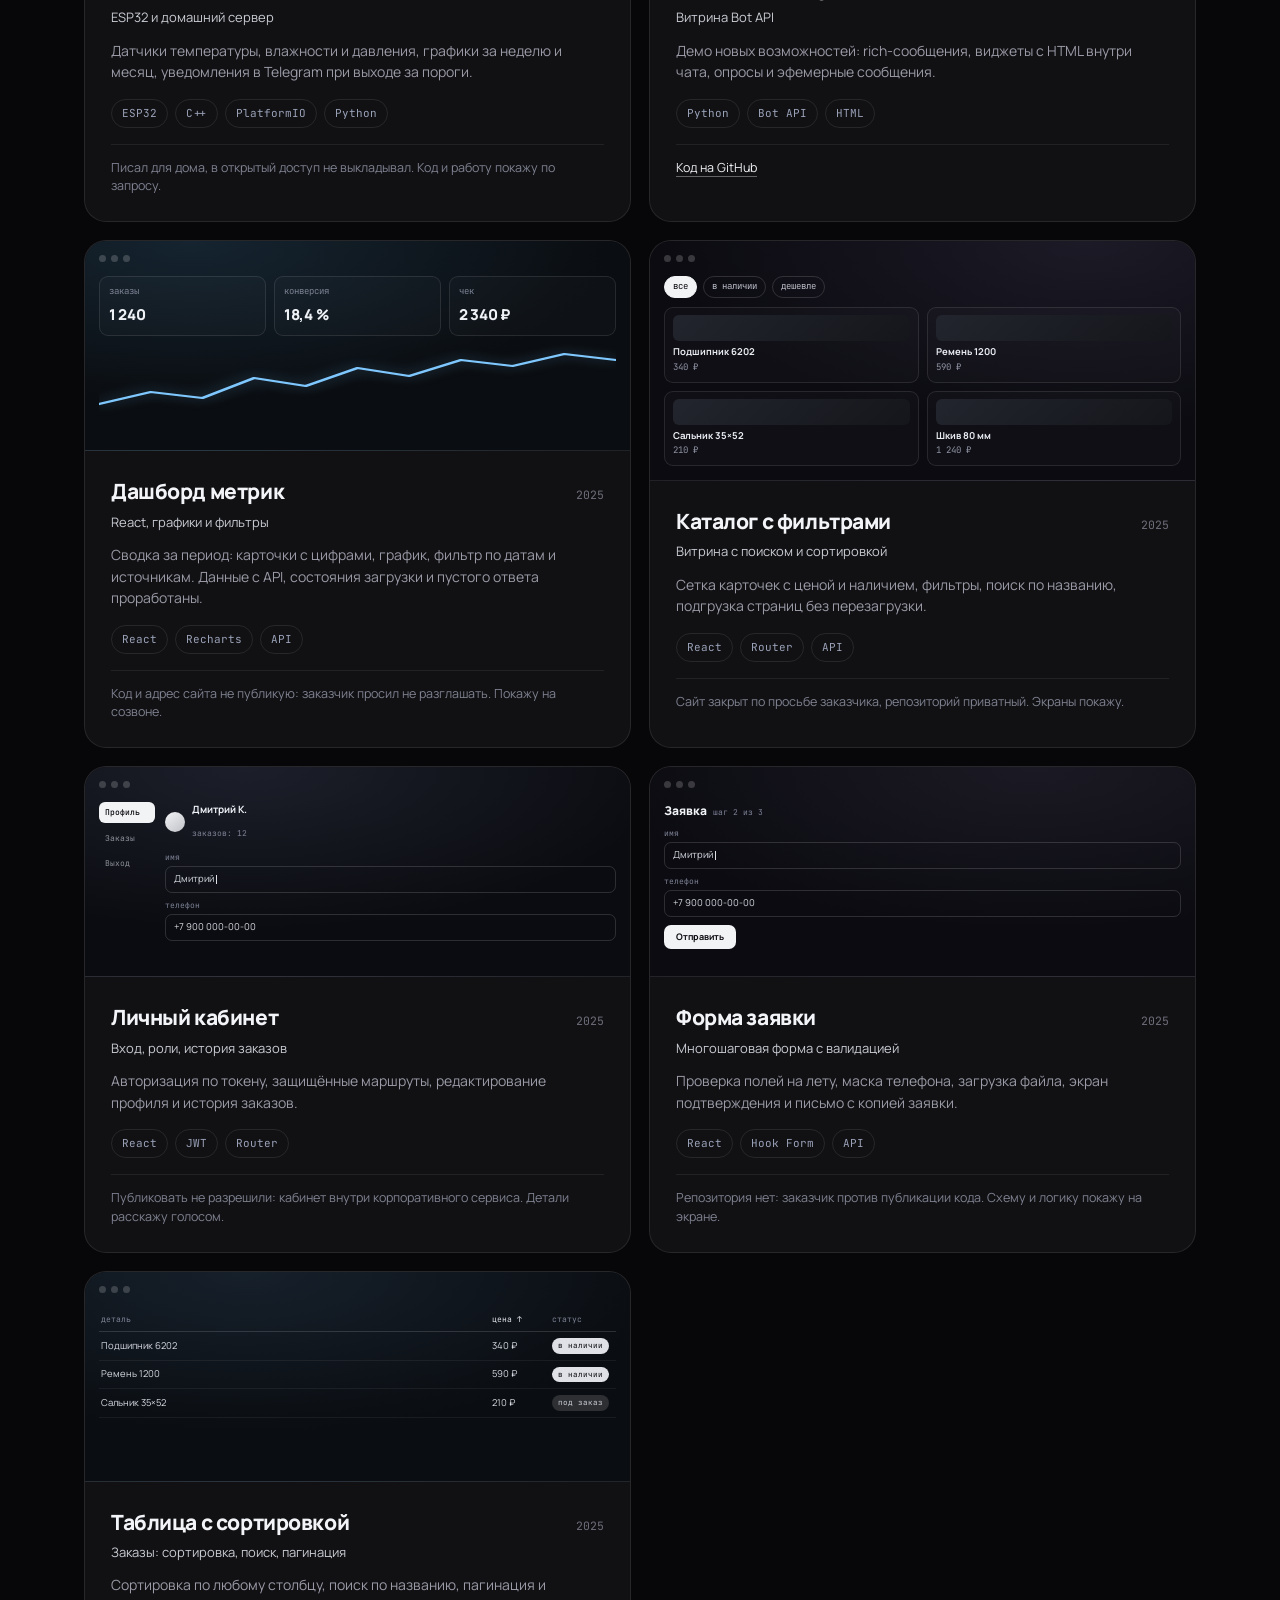
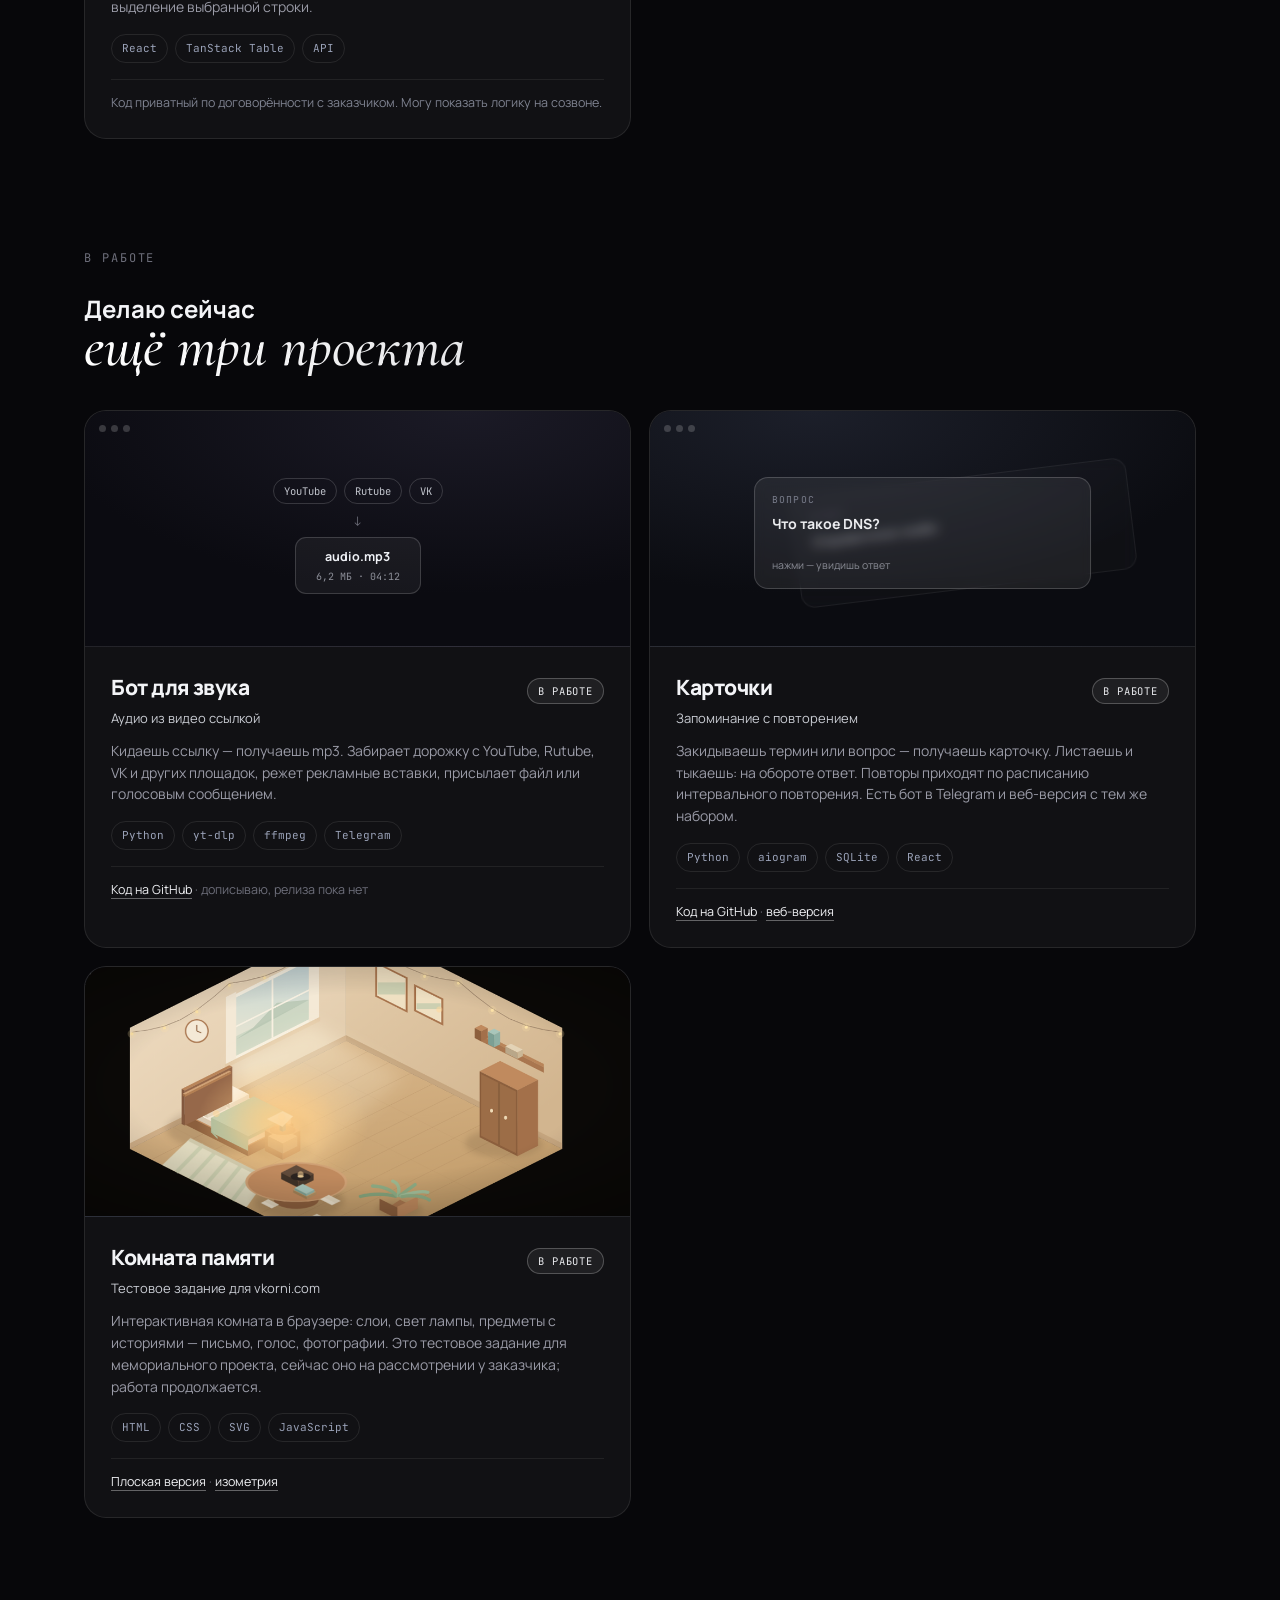
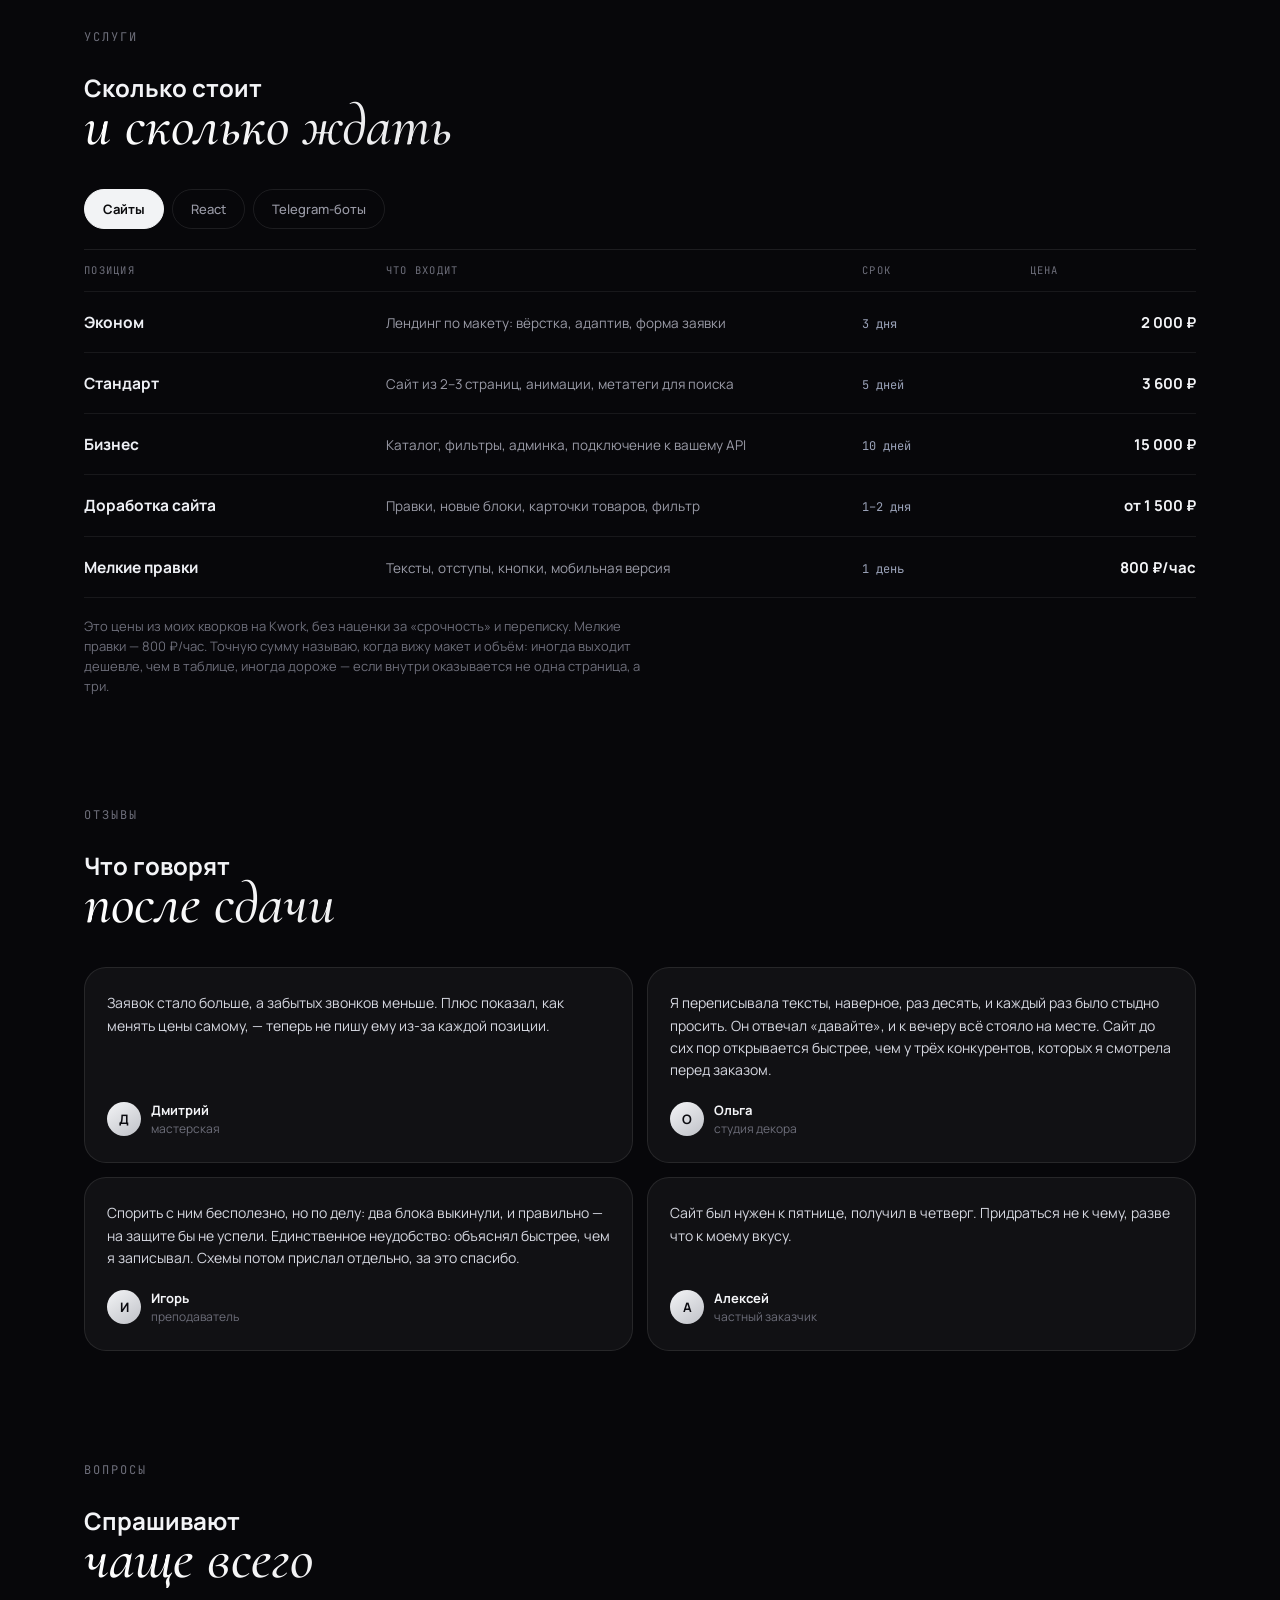
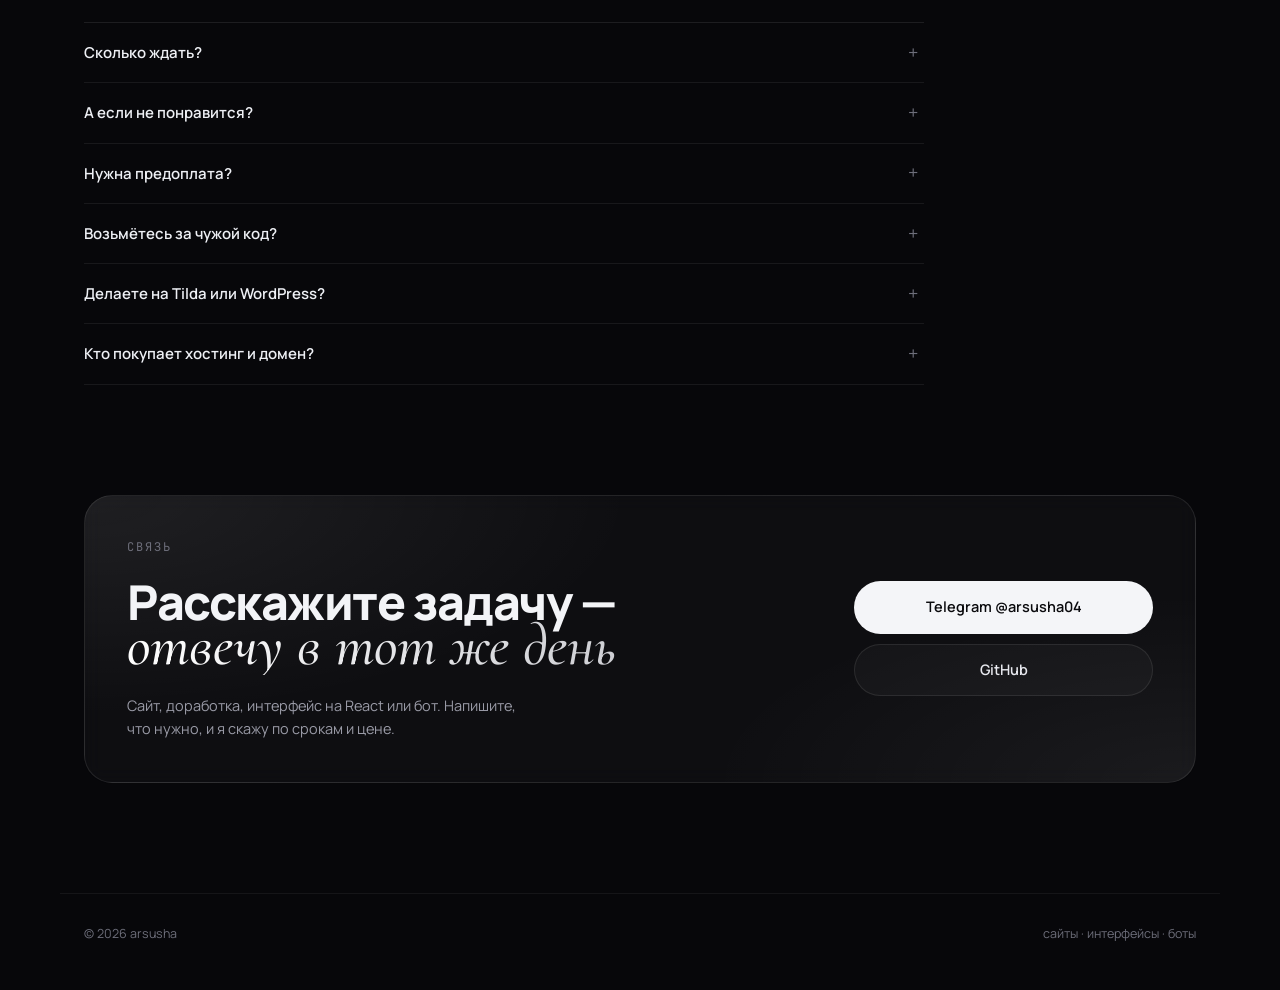
==== commit 44f9b021: "Комната памяти в портфолио: тестовое задание, в работе" ====
--- a/index.html
+++ b/index.html
@@ -20,7 +20,7 @@
 <link rel="preconnect" href="https://fonts.googleapis.com">
 <link rel="preconnect" href="https://fonts.gstatic.com" crossorigin>
 <link href="https://fonts.googleapis.com/css2?family=Manrope:wght@400;500;700;800&family=Cormorant+Garamond:ital,wght@1,500;1,600&family=JetBrains+Mono:wght@400;500&display=swap" rel="stylesheet">
-<link rel="stylesheet" href="css/style.css?v=3">
+<link rel="stylesheet" href="css/style.css?v=4">
 </head>
 <body>
 
@@ -63,7 +63,7 @@
 
     <ul class="facts reveal">
       <li><b>03</b><span>года пишу код</span></li>
-      <li><b>05</b><span>проектов в работе</span></li>
+      <li><b>06</b><span>проектов в работе</span></li>
       <li><b>1</b><span>человек в команде</span></li>
     </ul>
   </section>
@@ -341,7 +341,7 @@
   <section class="wip" id="wip">
     <div class="works-head reveal">
       <p class="eyebrow">в работе</p>
-      <h2>Делаю сейчас<br><span class="hand">ещё два проекта</span></h2>
+      <h2>Делаю сейчас<br><span class="hand">ещё три проекта</span></h2>
     </div>
 
     <div class="grid">
@@ -375,6 +375,22 @@
             Повторы приходят по расписанию интервального повторения. Есть бот в Telegram и веб-версия с тем же набором.</p>
           <ul class="tags"><li>Python</li><li>aiogram</li><li>SQLite</li><li>React</li></ul>
           <p class="work-foot"><a href="https://github.com/ARGAMEPRO/flashcards" target="_blank" rel="noopener">Код на GitHub</a> · <a href="https://argamepro.github.io/flashcards/" target="_blank" rel="noopener">веб-версия</a></p>
+    
+      </article>
+
+      <article class="work reveal">
+        <div class="preview has-img tall">
+          <img class="preview-img" src="assets/kwork/vkorni/room.png" alt="Изометрическая комната памяти" loading="lazy">
+          <span class="preview-caption">2D-сцена · изометрия</span>
+        </div>
+        <div class="work-body">
+          <div class="work-top"><h3>Комната памяти</h3><span class="work-status">в работе</span></div>
+          <p class="work-sub">Тестовое задание для vkorni.com</p>
+          <p>Интерактивная комната в браузере: слои, свет лампы, предметы с историями — письмо, голос,
+            фотографии. Это тестовое задание для мемориального проекта, сейчас оно на рассмотрении
+            у заказчика; работа продолжается.</p>
+          <ul class="tags"><li>HTML</li><li>CSS</li><li>SVG</li><li>JavaScript</li></ul>
+          <p class="work-foot"><a href="https://argamepro.github.io/vkorni-room/" target="_blank" rel="noopener">Плоская версия</a> · <a href="https://argamepro.github.io/vkorni-room/iso/" target="_blank" rel="noopener">изометрия</a></p>
         </div>
       </article>
     </div>
--- a/css/style.css
+++ b/css/style.css
@@ -322,7 +322,7 @@
   .strip-title{padding-right:0;border-right:none;border-bottom:1px solid var(--line);padding-bottom:10px;width:100%}
   .facts{gap:22px 30px}
   .top{padding:20px 18px 0}
-  .nav{display:none}
+  /* на мобильных в шапке остаётся только переключатель языка — см. блок в конце файла */
   section{margin-bottom:76px}
   .hero{padding-top:52px}
   .grid{grid-template-columns:1fr}
@@ -505,6 +505,9 @@
 .preview.has-img{min-height:210px;padding:0}
 .preview-img{position:absolute;inset:0;width:100%;height:100%;object-fit:cover;object-position:center top;display:block}
 @media (max-width:900px){.preview.has-img{min-height:200px}}
+.preview.tall{min-height:250px}
+.preview.tall .preview-img{object-position:center 45%}
+@media (max-width:900px){.preview.tall{min-height:220px}}
 
 /* ---------- React-работы: превью ---------- */
 .pv-dash{background:radial-gradient(120% 120% at 20% 0%,#152430 0%,#0a0d11 65%)}
@@ -600,3 +603,18 @@
   .price-panel.is-on{animation:none}
   .dash-tiles b,.caret,.cat-card,.tb::after,.pv-dash polyline{animation:none!important}
 }
+
+/* ---------- мобильная шапка: оставляем переключатель языка ---------- */
+@media (max-width:640px){
+  .top{padding:20px 18px 0}
+  .nav{display:flex;align-items:center;gap:0}
+  .nav a:not(.lang){display:none}
+  .lang{
+    font-size:13px;line-height:1;letter-spacing:.06em;
+    padding:0 14px;min-height:38px;min-width:46px;
+    display:inline-flex;align-items:center;justify-content:center;
+    border-color:rgba(255,255,255,.18);color:#c9cbd6;
+  }
+  .badge{padding:8px 14px}
+}
+
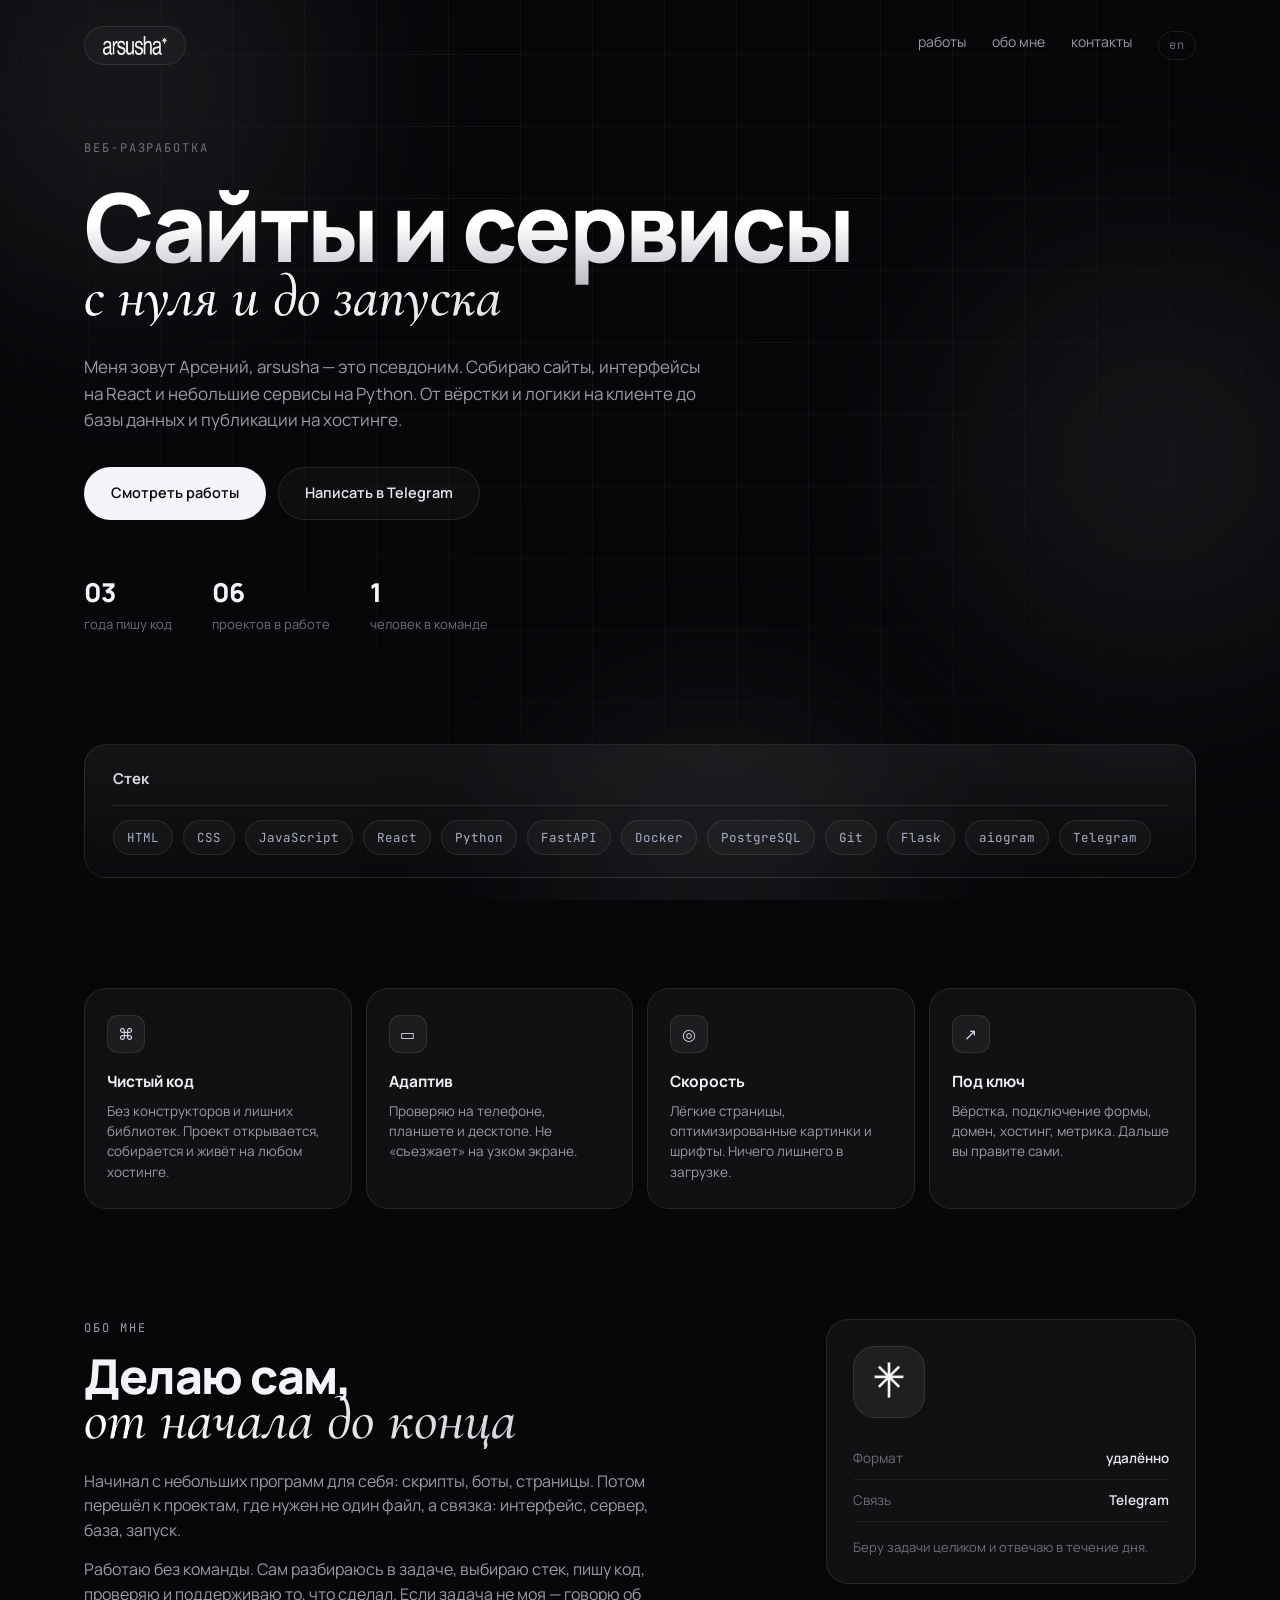
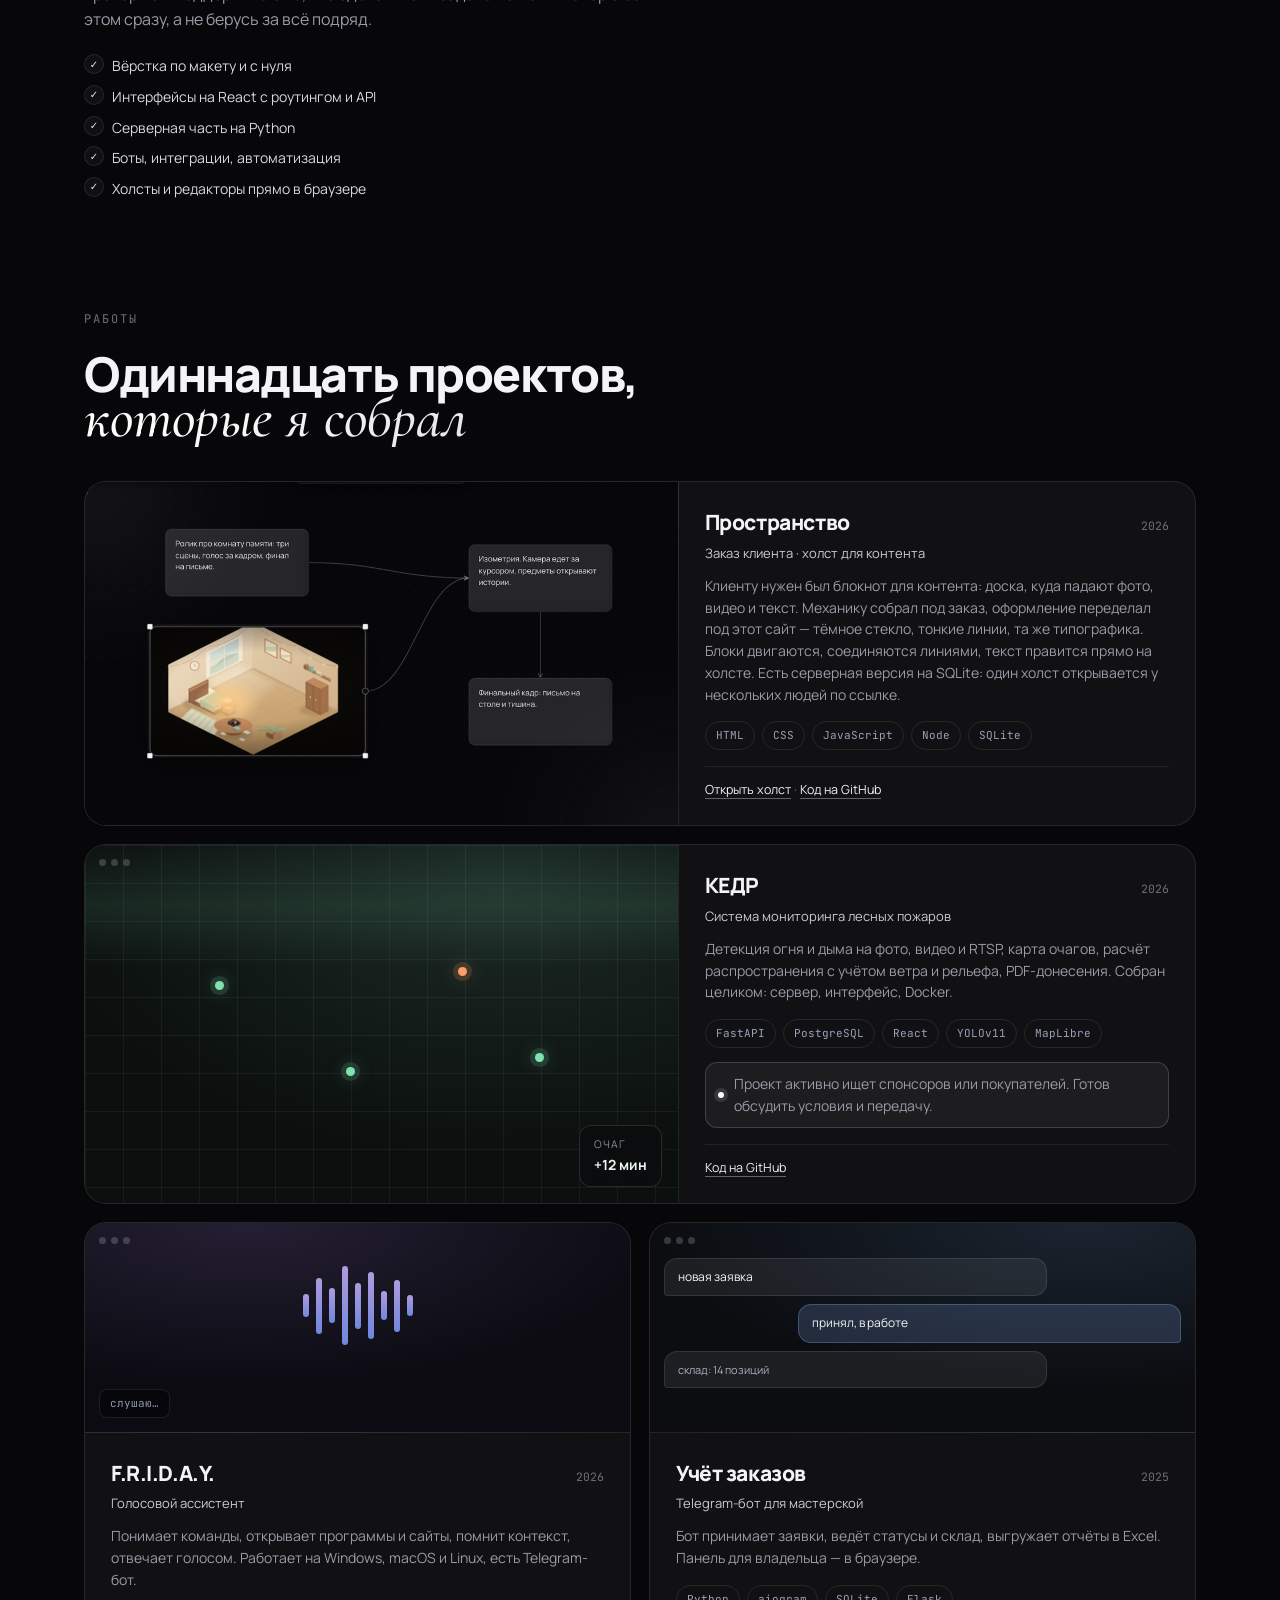
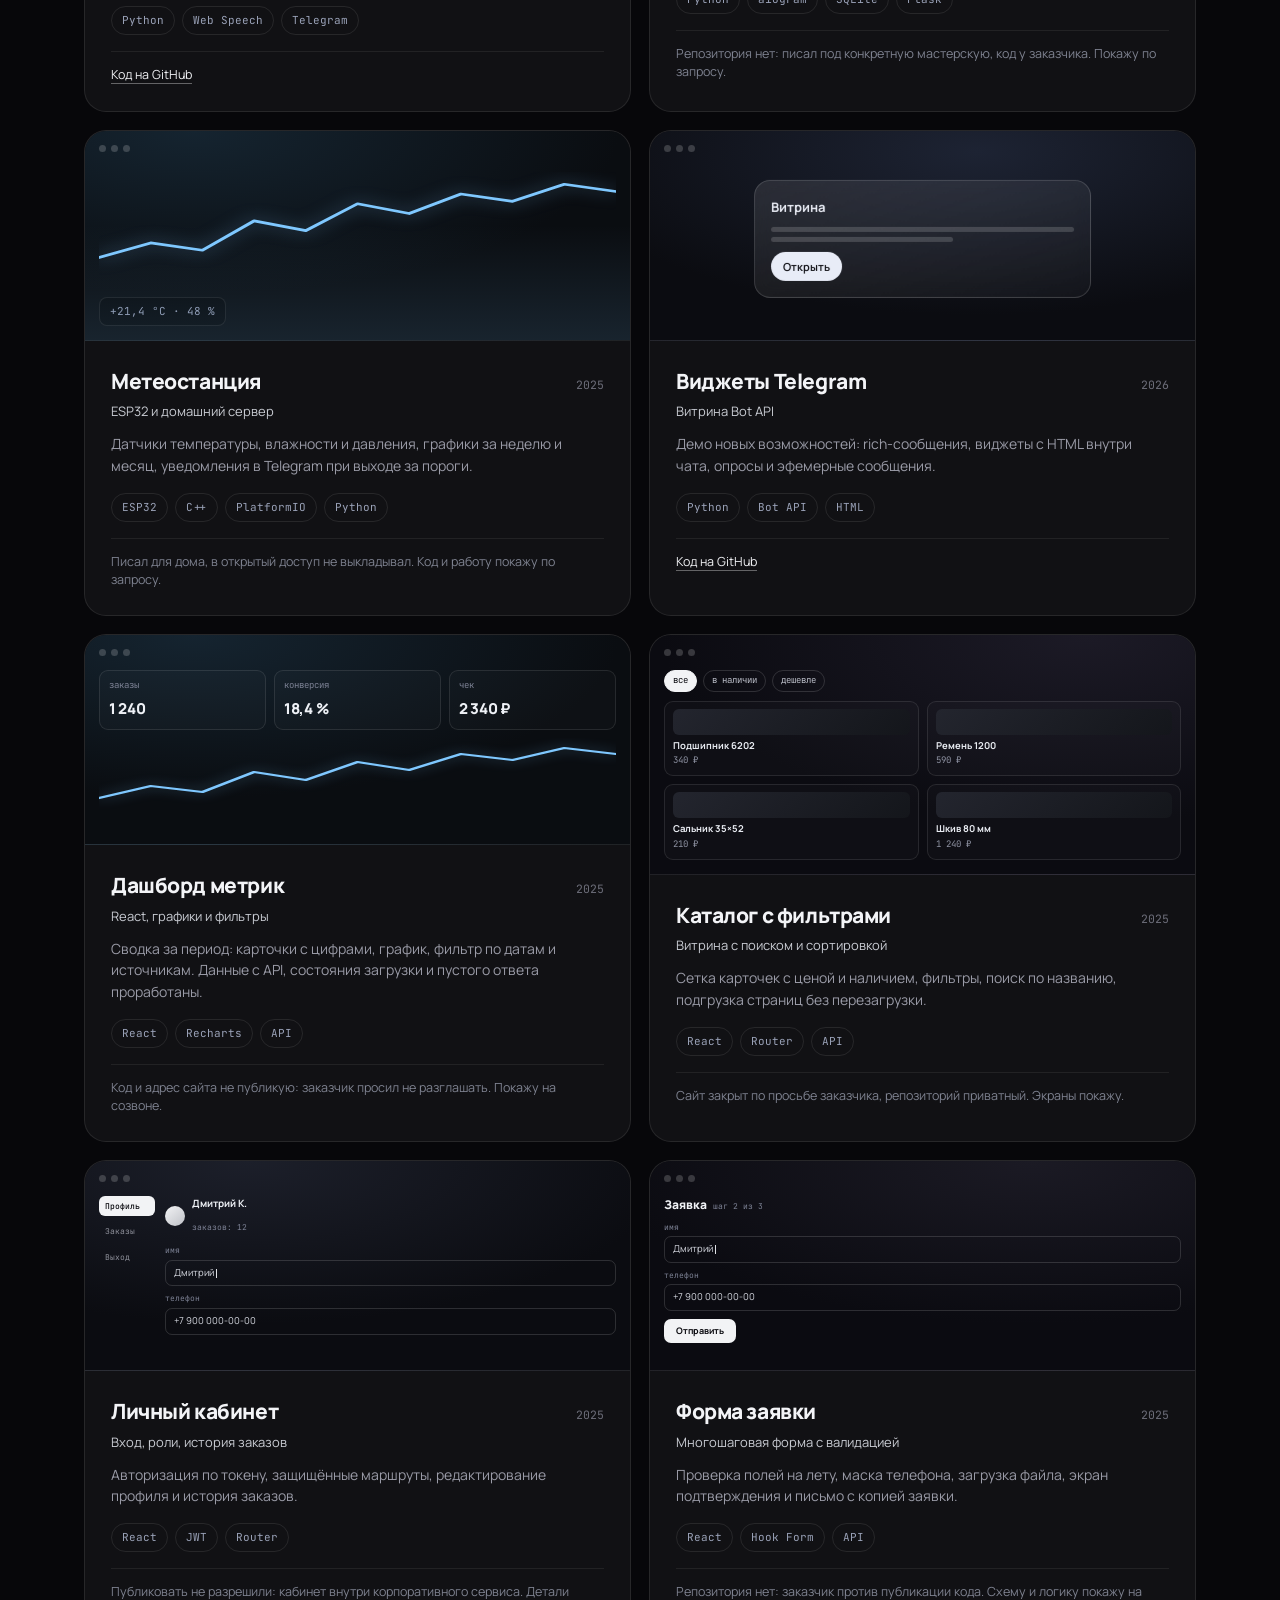
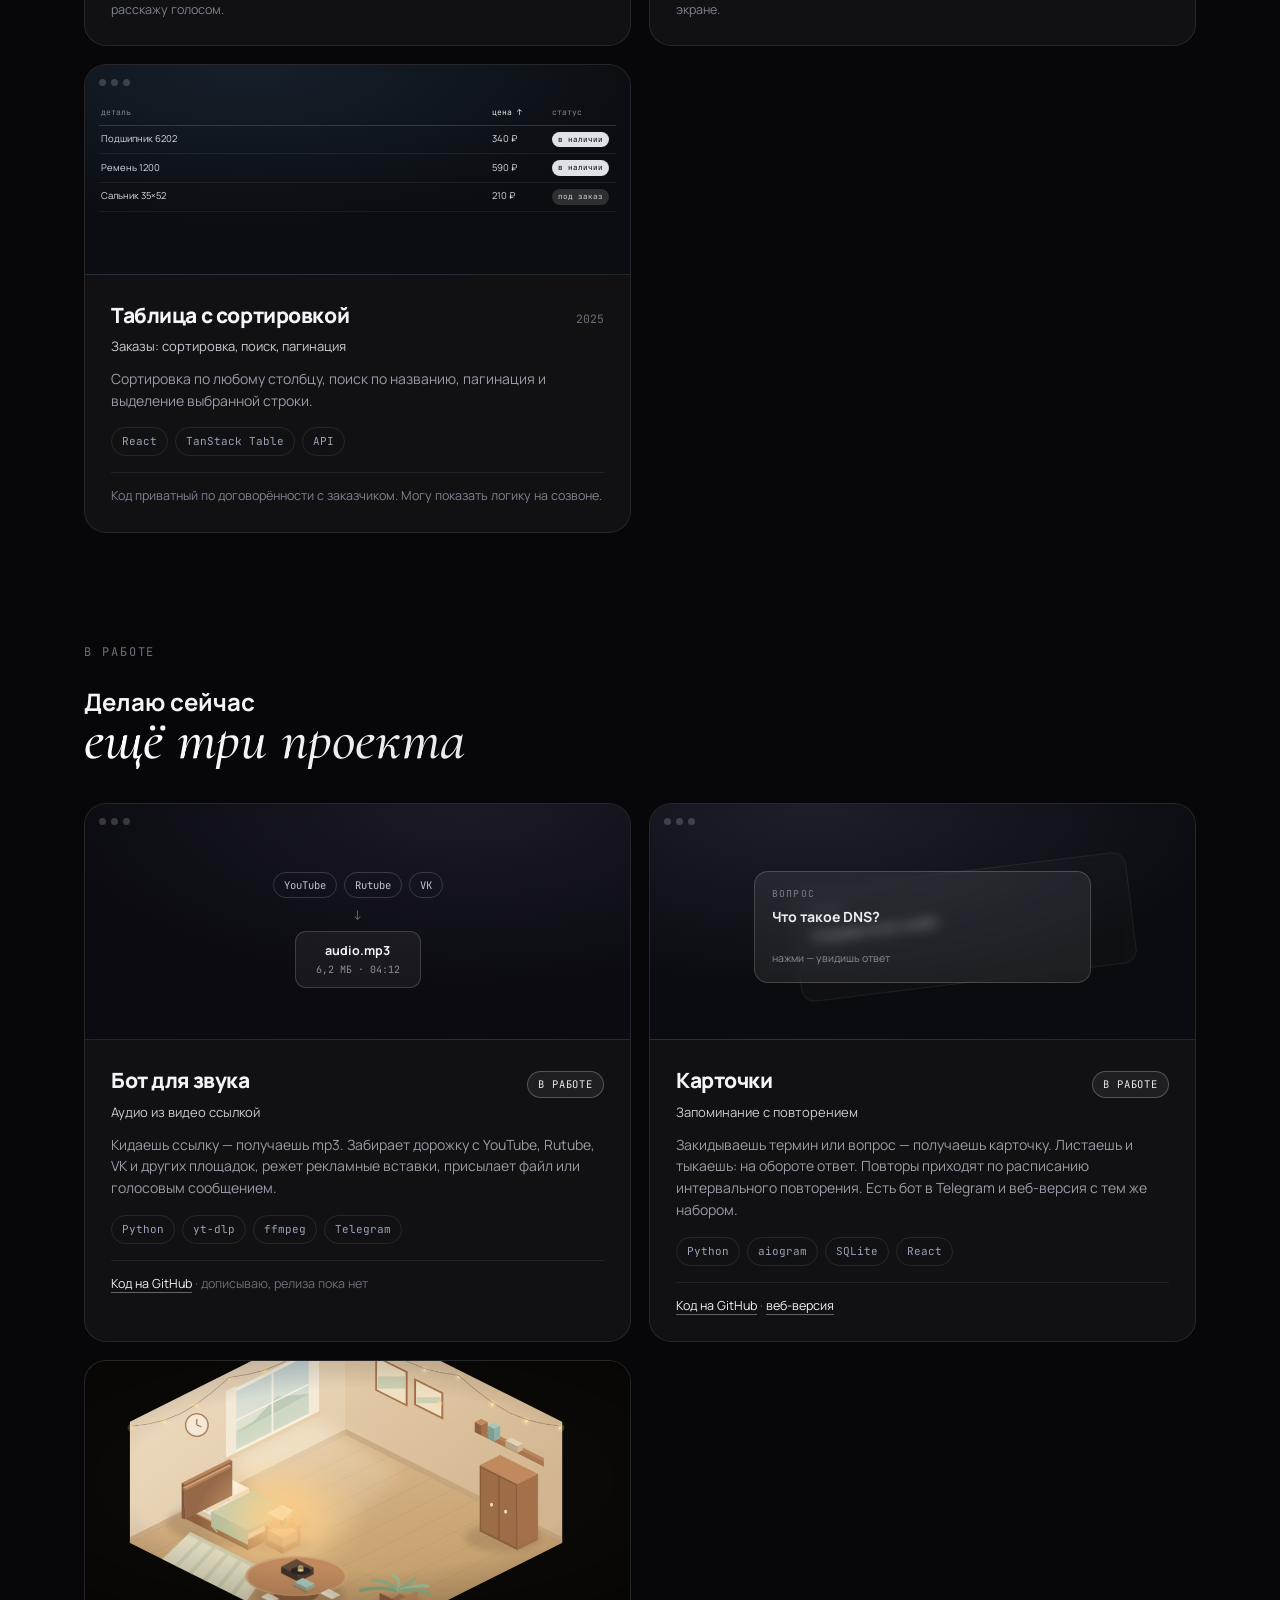
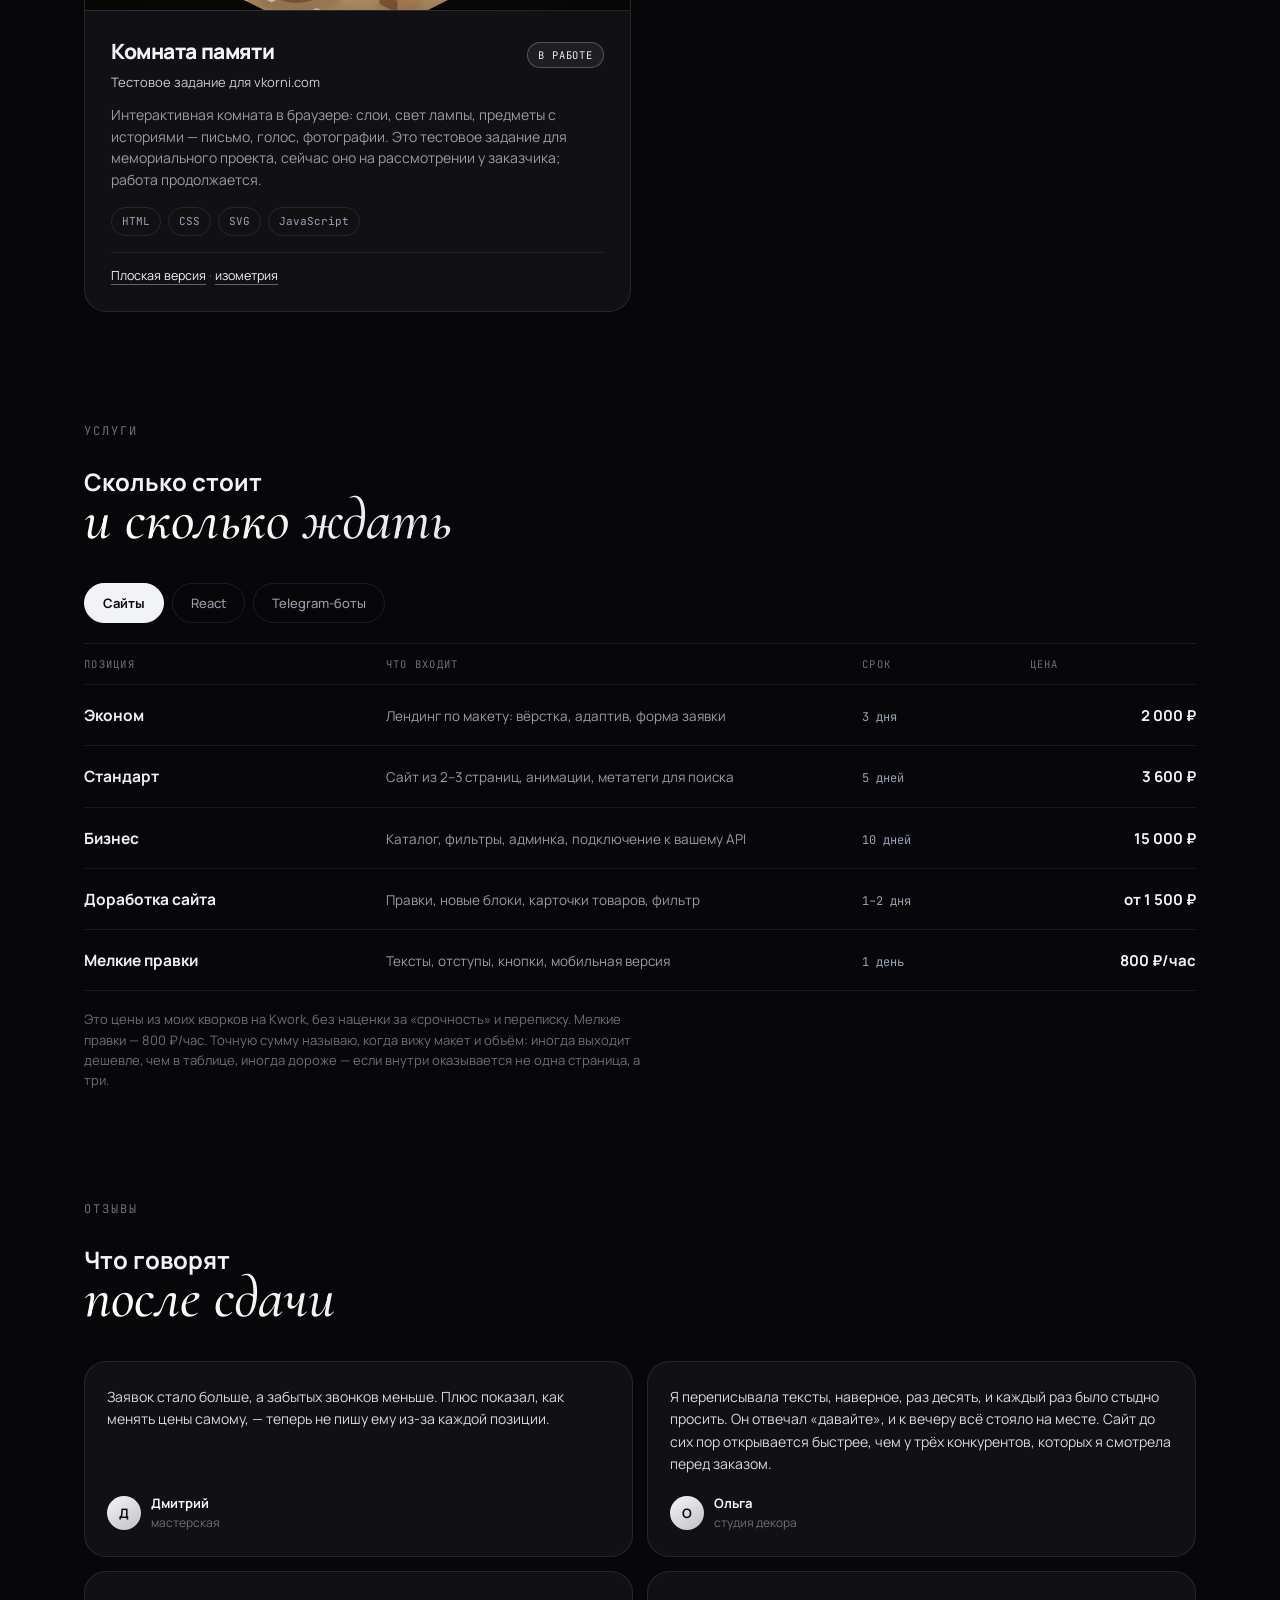
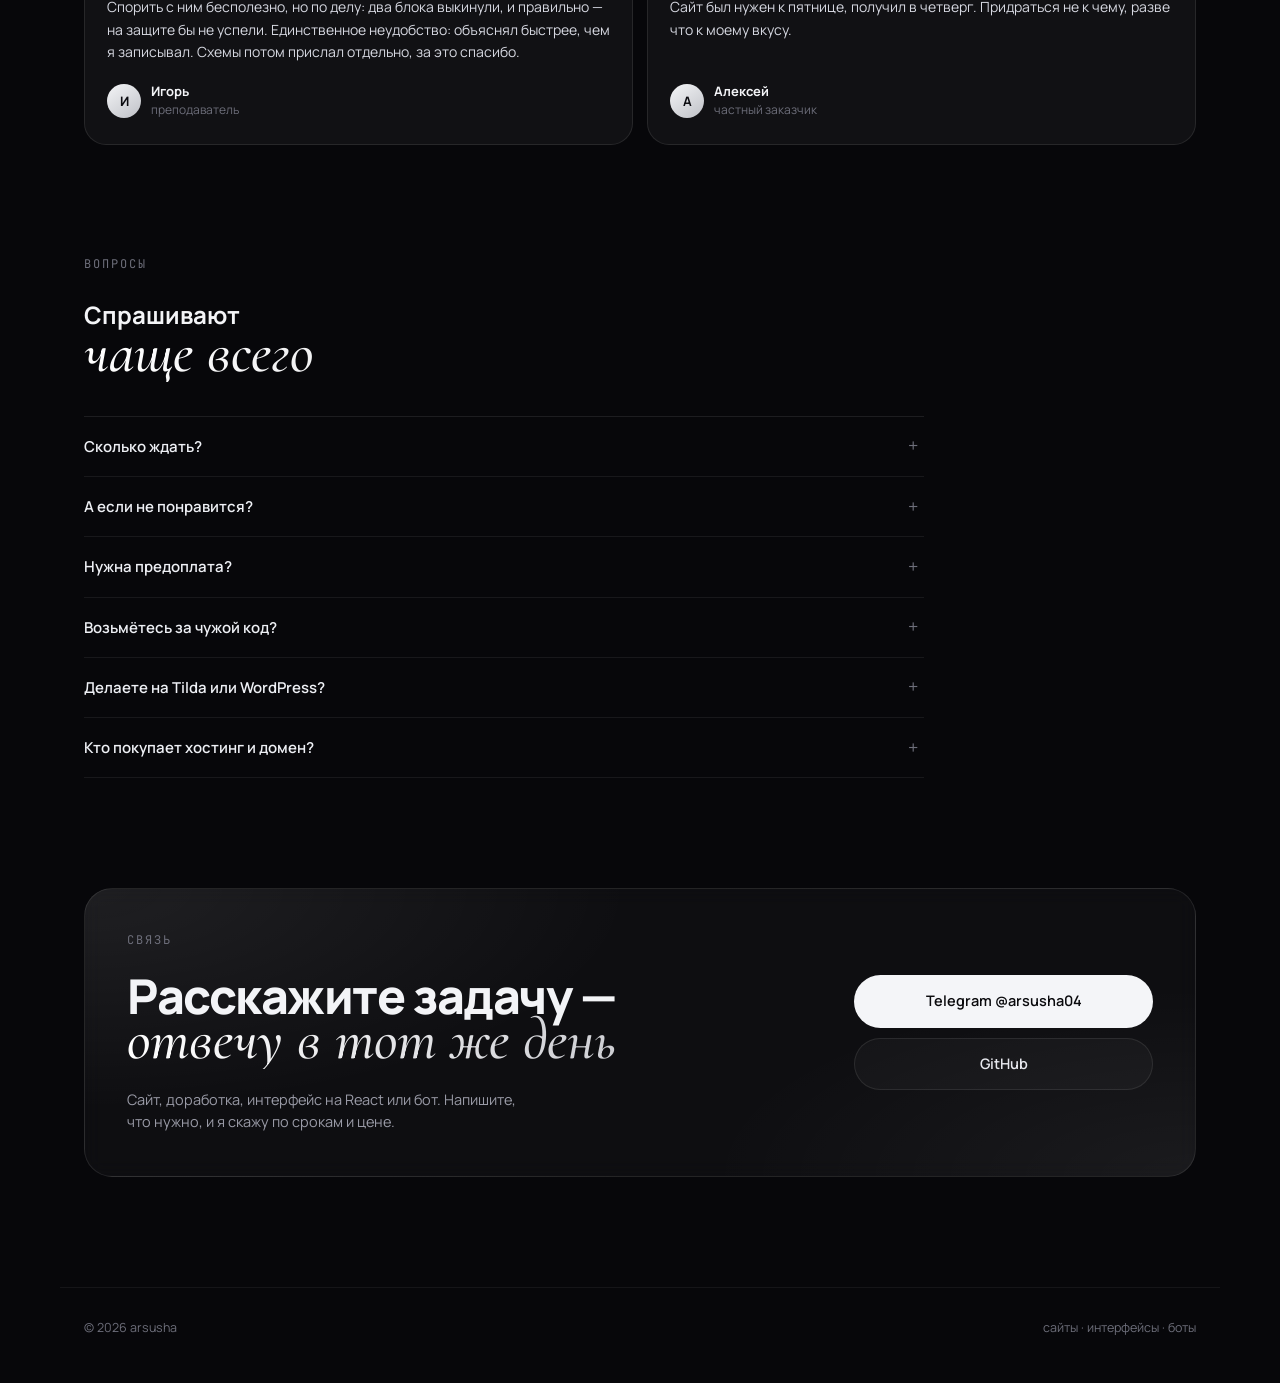
==== commit 6a0cce20: "Пространство в портфолио: заказ клиента в дизайне сайта" ====
--- a/index.html
+++ b/index.html
@@ -126,6 +126,7 @@
         <li>Интерфейсы на React с роутингом и API</li>
         <li>Серверная часть на Python</li>
         <li>Боты, интеграции, автоматизация</li>
+        <li>Холсты и редакторы прямо в браузере</li>
       </ul>
     </div>
     <aside class="about-card reveal">
@@ -139,10 +140,28 @@
   <section class="works" id="works">
     <div class="works-head reveal">
       <p class="eyebrow">работы</p>
-      <h2>Десять проектов,<br><span class="hand">которые я собрал</span></h2>
+      <h2>Одиннадцать проектов,<br><span class="hand">которые я собрал</span></h2>
     </div>
 
     <div class="grid">
+
+      <article class="work work-wide reveal">
+        <div class="preview has-img tall">
+          <img class="preview-img" src="assets/kwork/space/board.png" alt="Холст «Пространство» с блоками и связями" loading="lazy">
+          <span class="preview-caption">холст · связи · автосохранение</span>
+        </div>
+        <div class="work-body">
+          <div class="work-top"><h3>Пространство</h3><span class="year">2026</span></div>
+          <p class="work-sub">Заказ клиента · холст для контента</p>
+          <p>Клиенту нужен был блокнот для контента: доска, куда падают фото, видео и текст.
+            Механику собрал под заказ, оформление переделал под этот сайт — тёмное стекло,
+            тонкие линии, та же типографика. Блоки двигаются, соединяются линиями, текст
+            правится прямо на холсте. Есть серверная версия на SQLite: один холст открывается
+            у нескольких людей по ссылке.</p>
+          <ul class="tags"><li>HTML</li><li>CSS</li><li>JavaScript</li><li>Node</li><li>SQLite</li></ul>
+          <p class="work-foot"><a href="https://argamepro.github.io/space/" target="_blank" rel="noopener">Открыть холст</a> · <a href="https://github.com/ARGAMEPRO/space" target="_blank" rel="noopener">Код на GitHub</a></p>
+        </div>
+      </article>
 
       <article class="work work-wide reveal">
         <div class="preview pv-map">
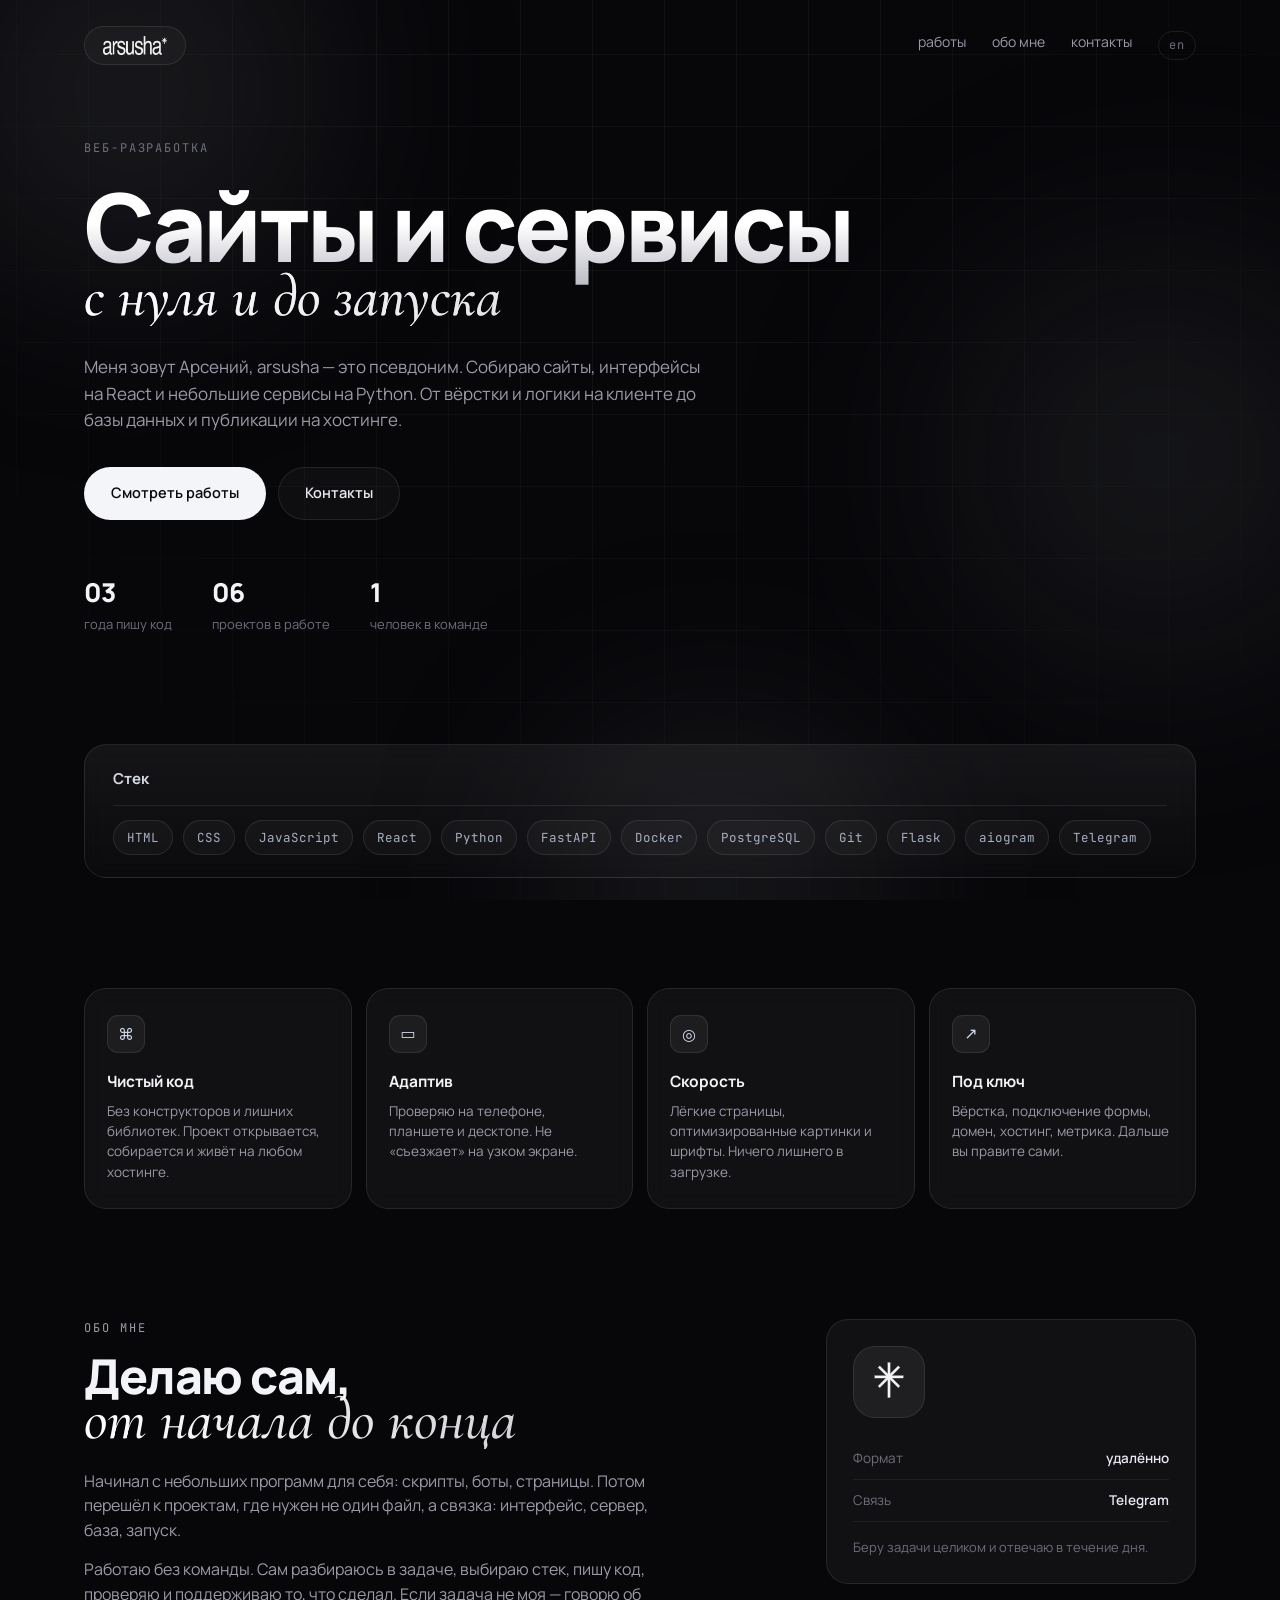
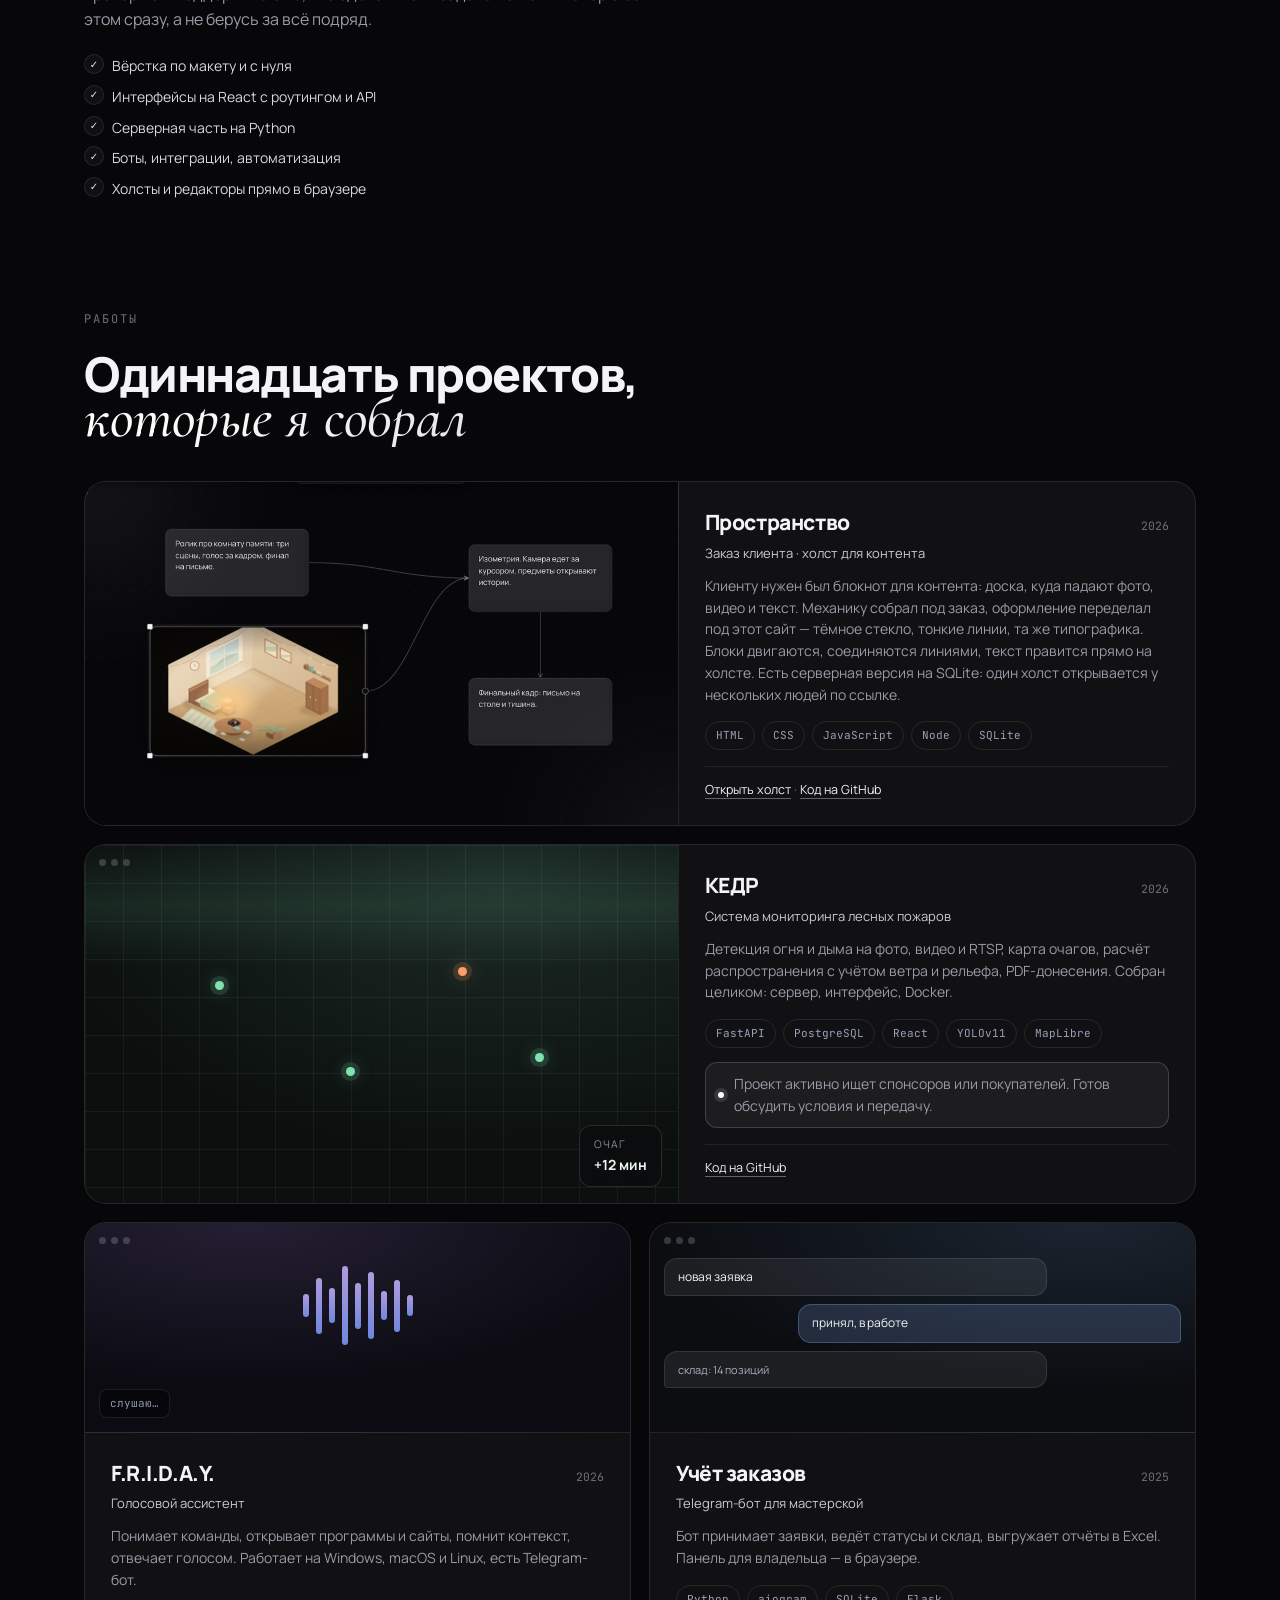
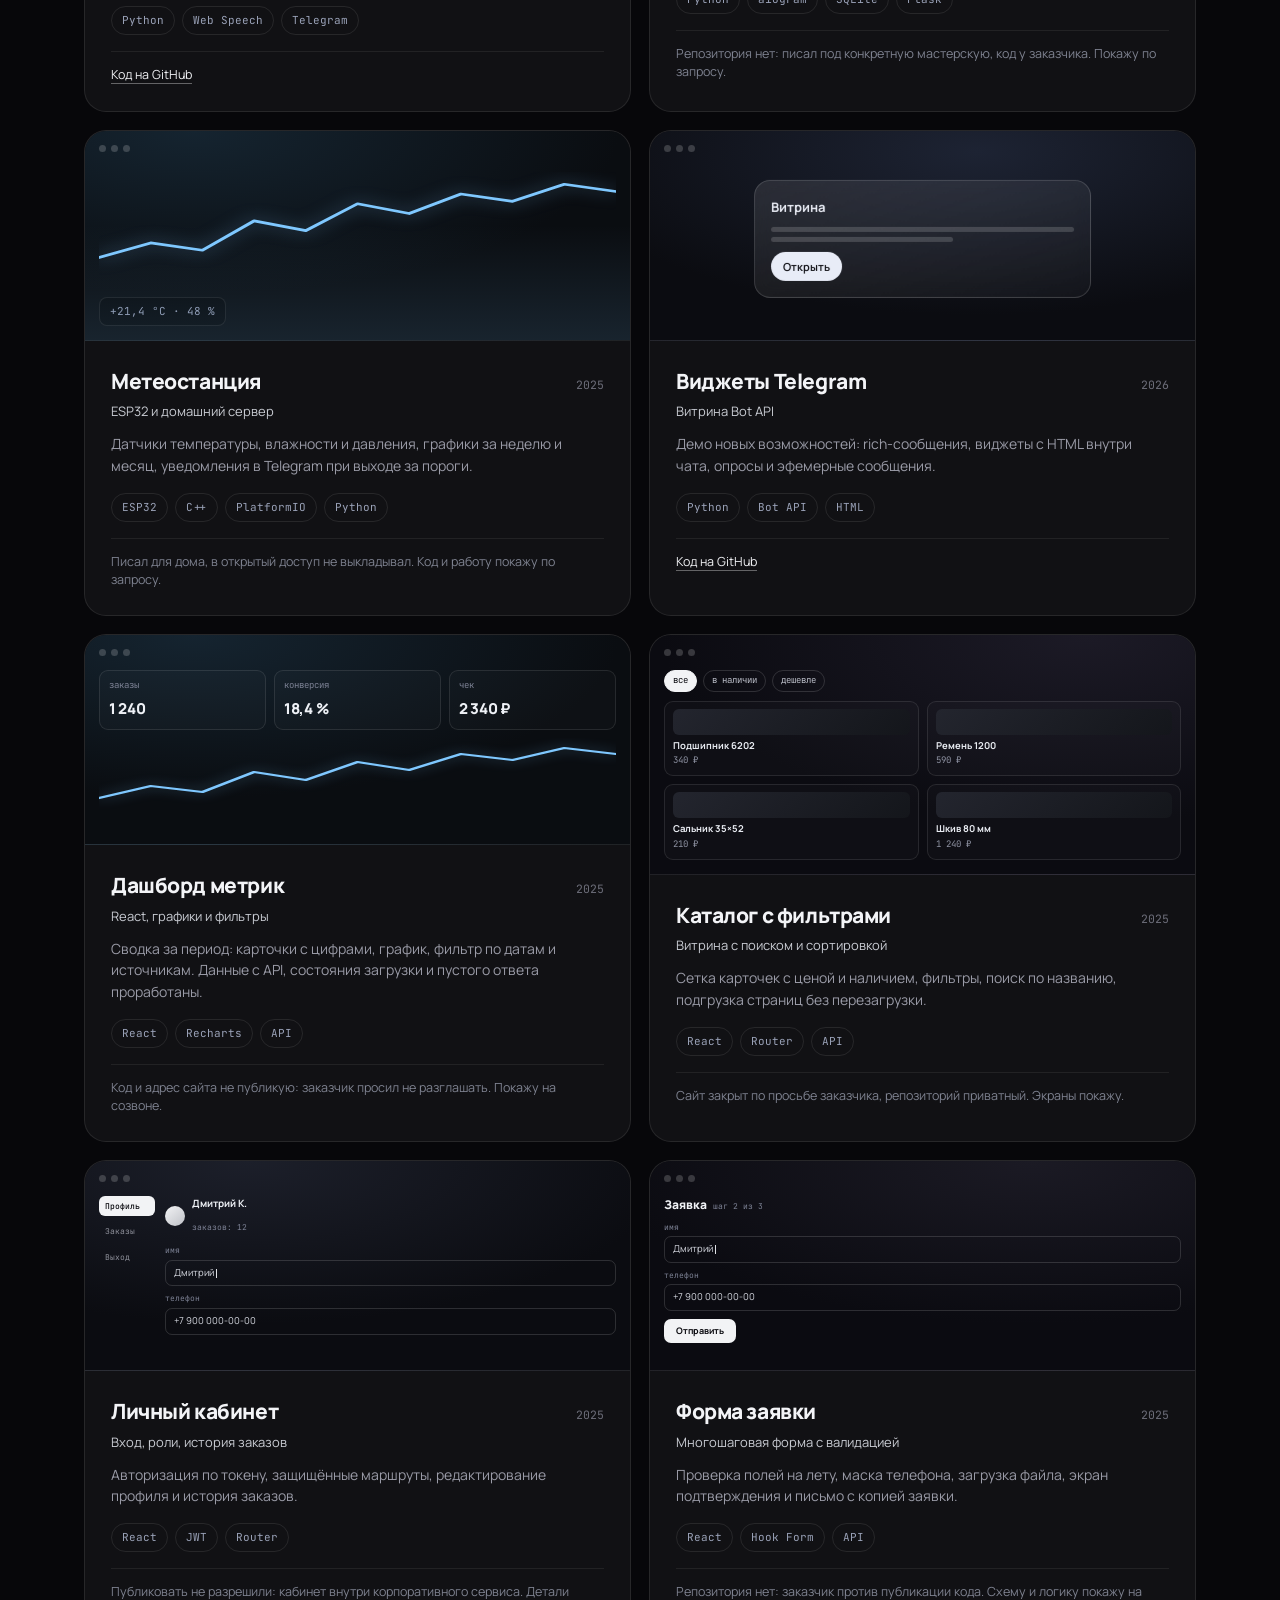
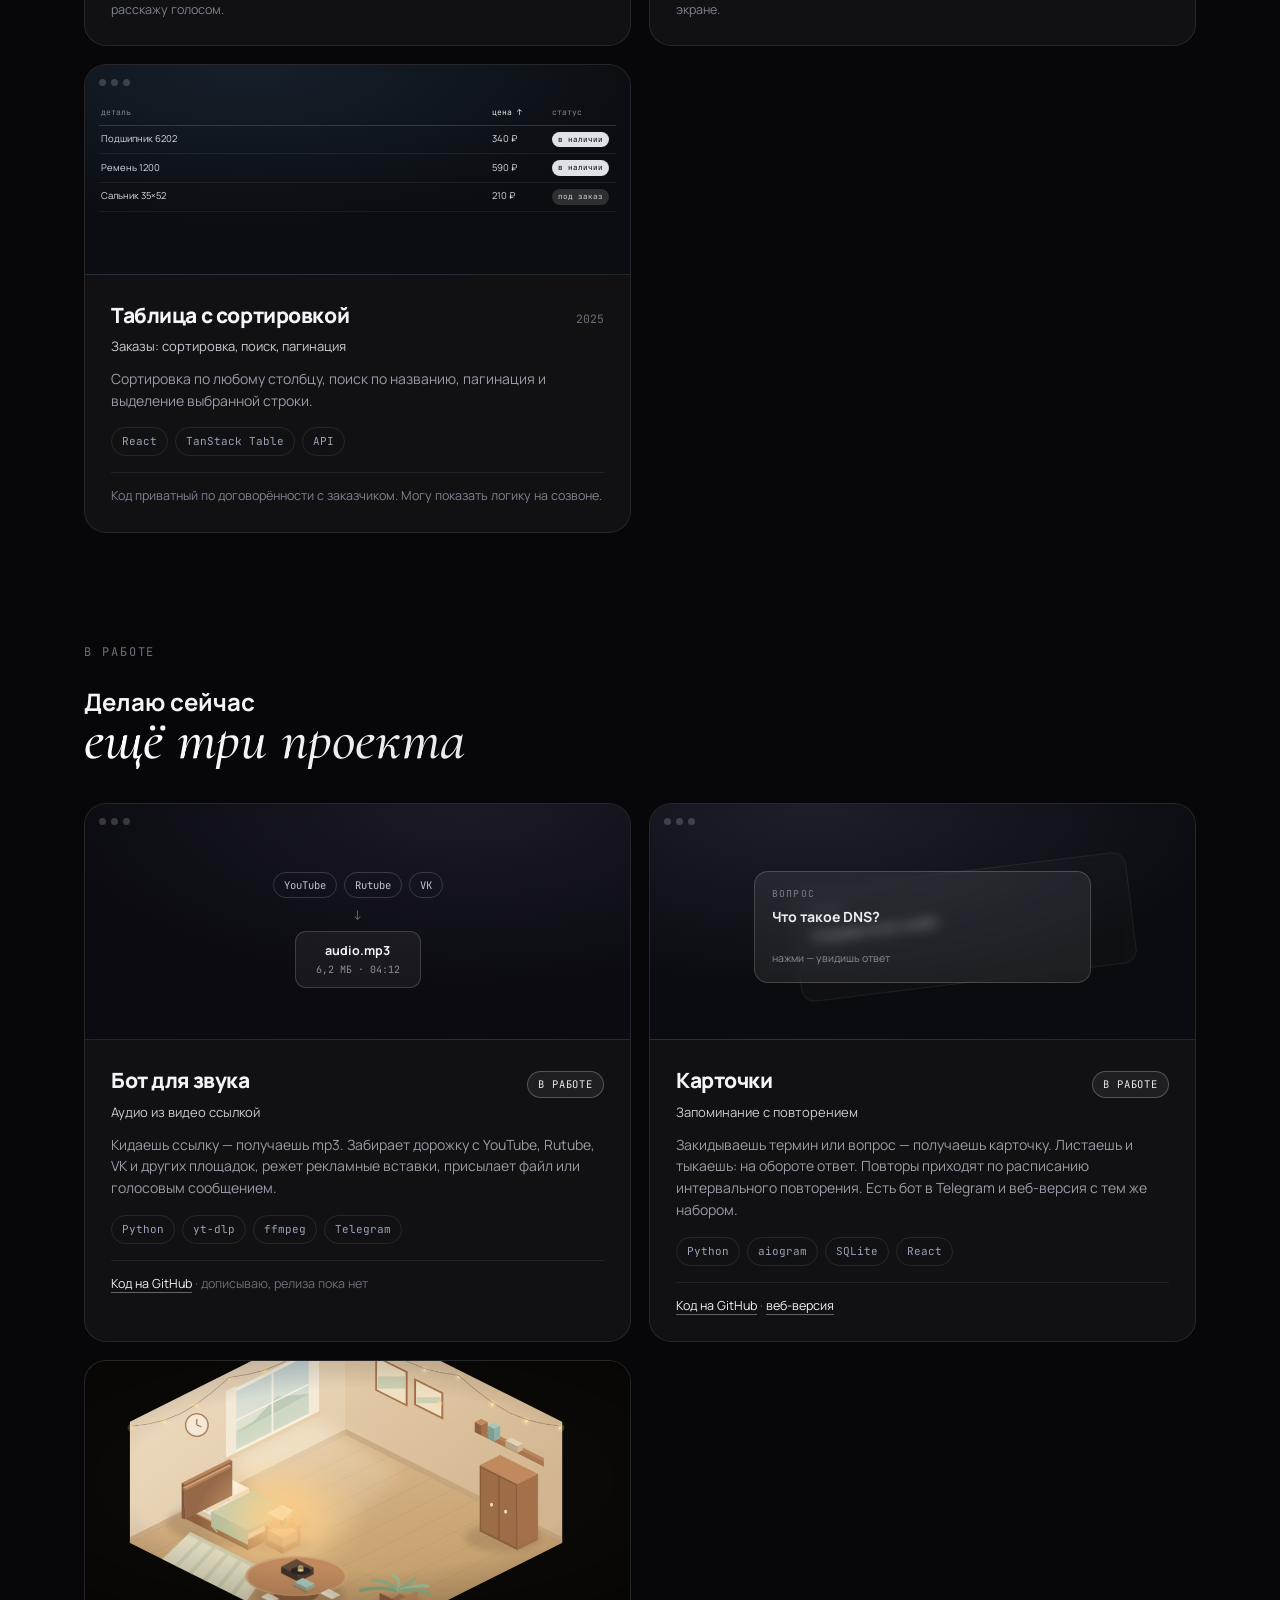
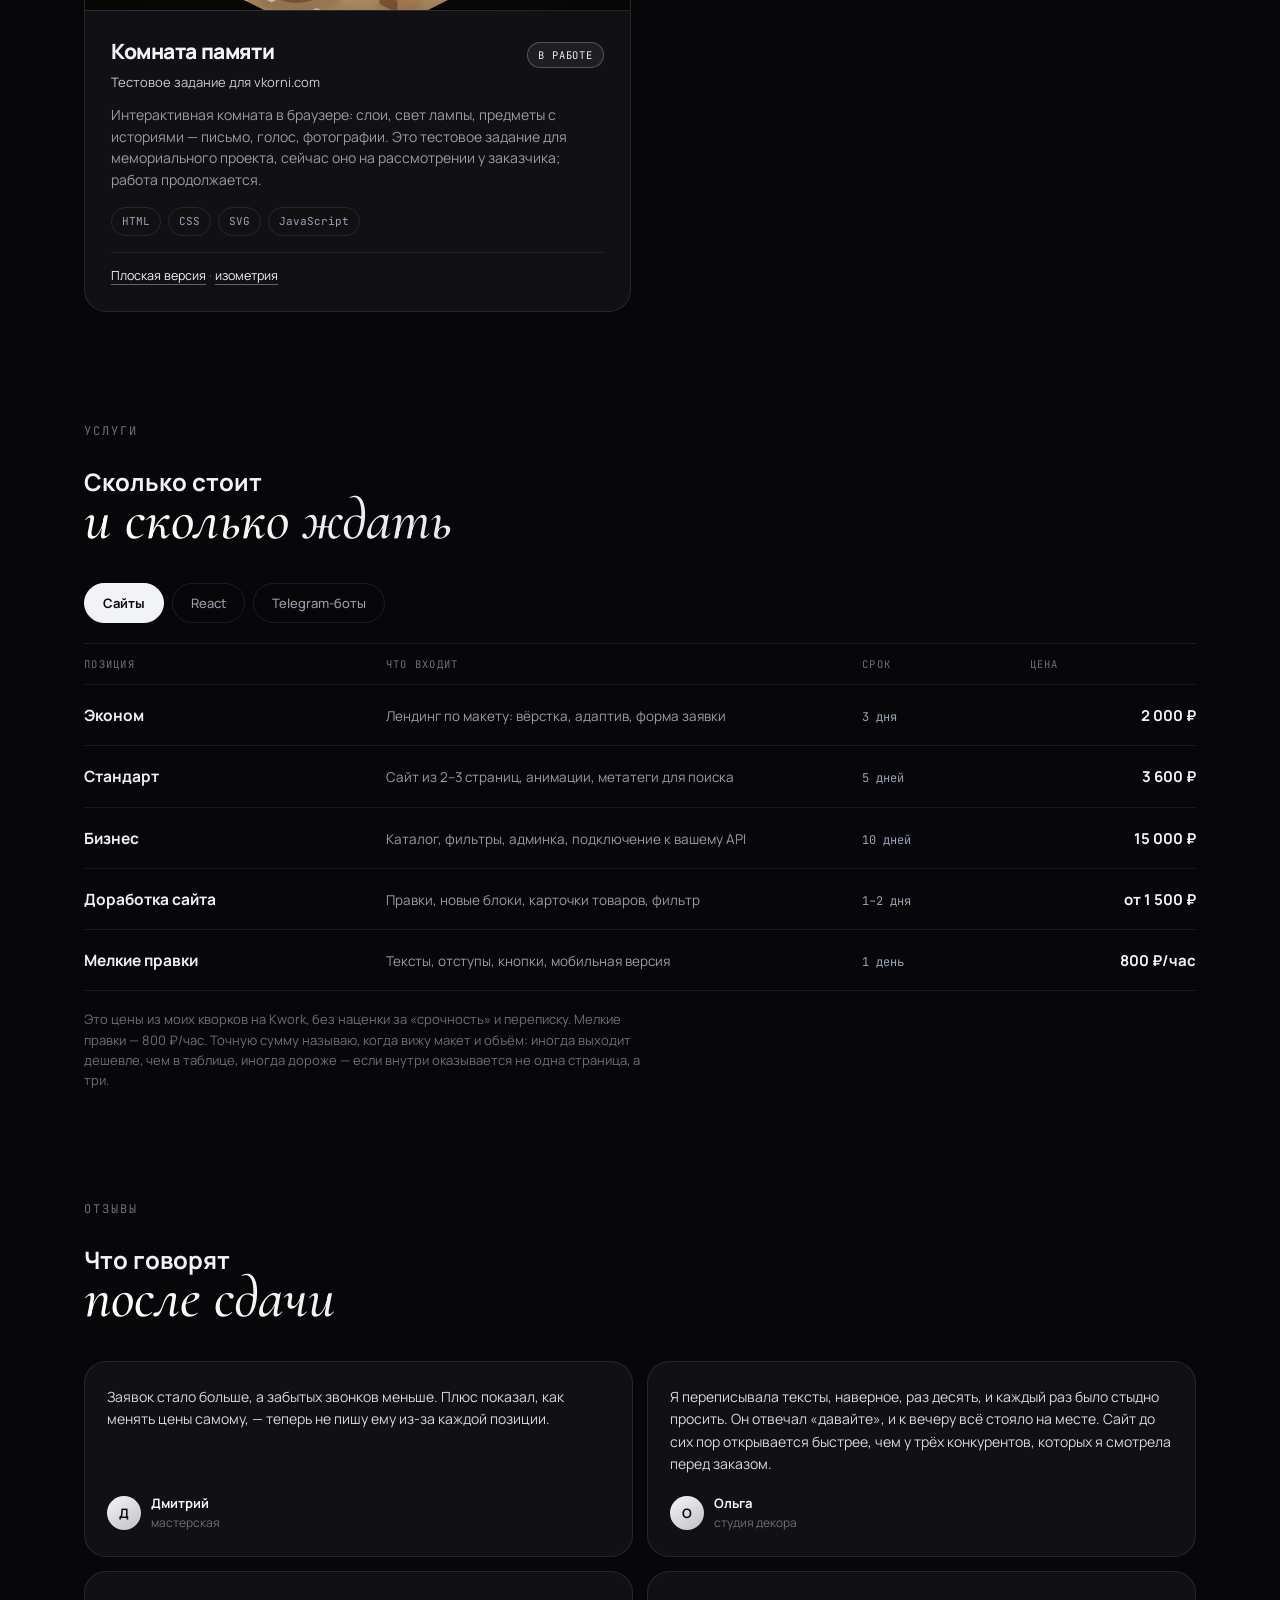
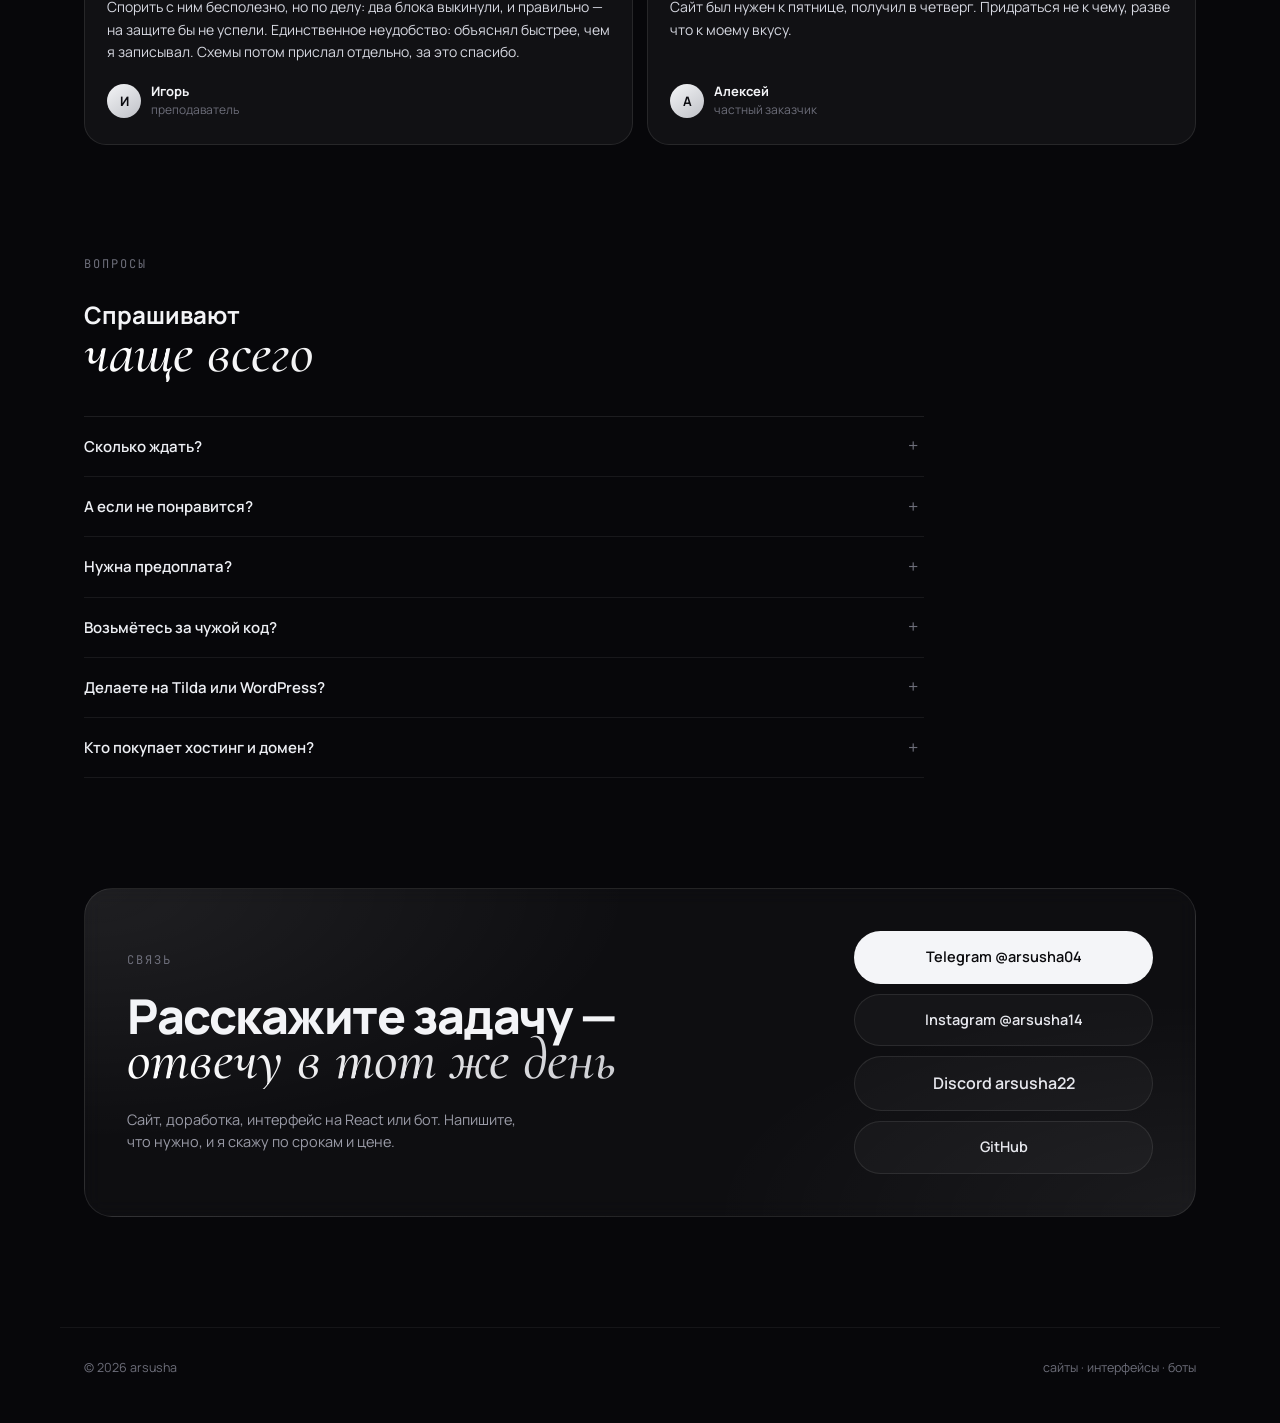
==== commit 5b25e4c4: "Контакты: Instagram, Discord, кнопка «Контакты» в hero" ====
--- a/index.html
+++ b/index.html
@@ -58,7 +58,7 @@
     </p>
     <div class="actions reveal">
       <a class="btn btn-primary" href="#works">Смотреть работы</a>
-      <a class="btn btn-ghost" href="https://t.me/arsusha04" target="_blank" rel="noopener">Написать в Telegram</a>
+      <a class="btn btn-ghost" href="#contact">Контакты</a>
     </div>
 
     <ul class="facts reveal">
@@ -652,6 +652,8 @@
       </div>
       <div class="contact-links">
         <a class="btn btn-primary" href="https://t.me/arsusha04" target="_blank" rel="noopener">Telegram @arsusha04</a>
+        <a class="btn btn-ghost" href="https://www.instagram.com/arsusha14/" target="_blank" rel="noopener">Instagram @arsusha14</a>
+        <button class="btn btn-ghost" type="button" data-copy="arsusha22" title="Скопировать ник">Discord arsusha22</button>
         <a class="btn btn-ghost" href="https://github.com/ARGAMEPRO" target="_blank" rel="noopener">GitHub</a>
       </div>
     </div>
--- a/css/style.css
+++ b/css/style.css
@@ -92,6 +92,7 @@
   border:1px solid transparent;transition:transform .2s,background .2s,border-color .2s;
 }
 .btn:active{transform:scale(.985)}
+button.btn{font:inherit;font-weight:600;cursor:pointer}
 .btn-primary{background:#f4f5f8;color:#0a0a0d}
 .btn-primary:hover{background:#fff}
 .btn-ghost{border-color:var(--line);background:rgba(255,255,255,.03);color:#e7e8ee}
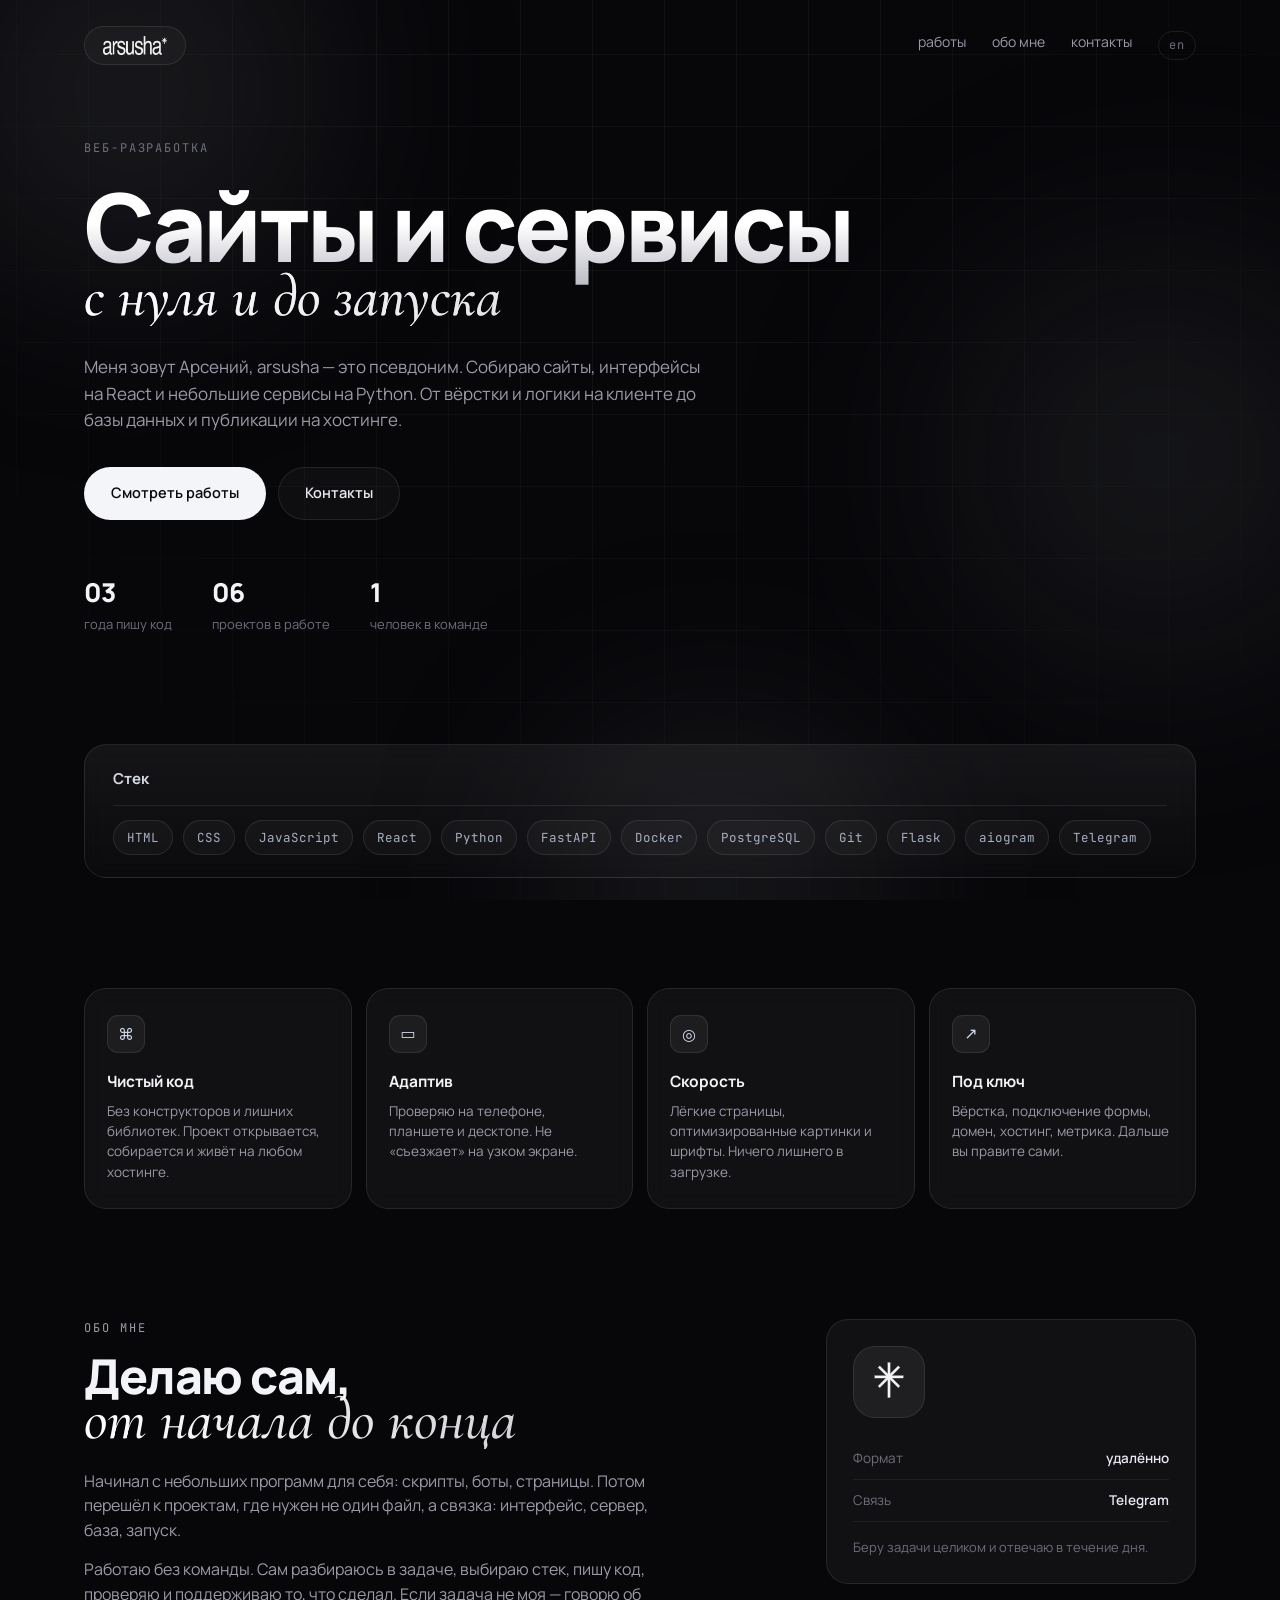
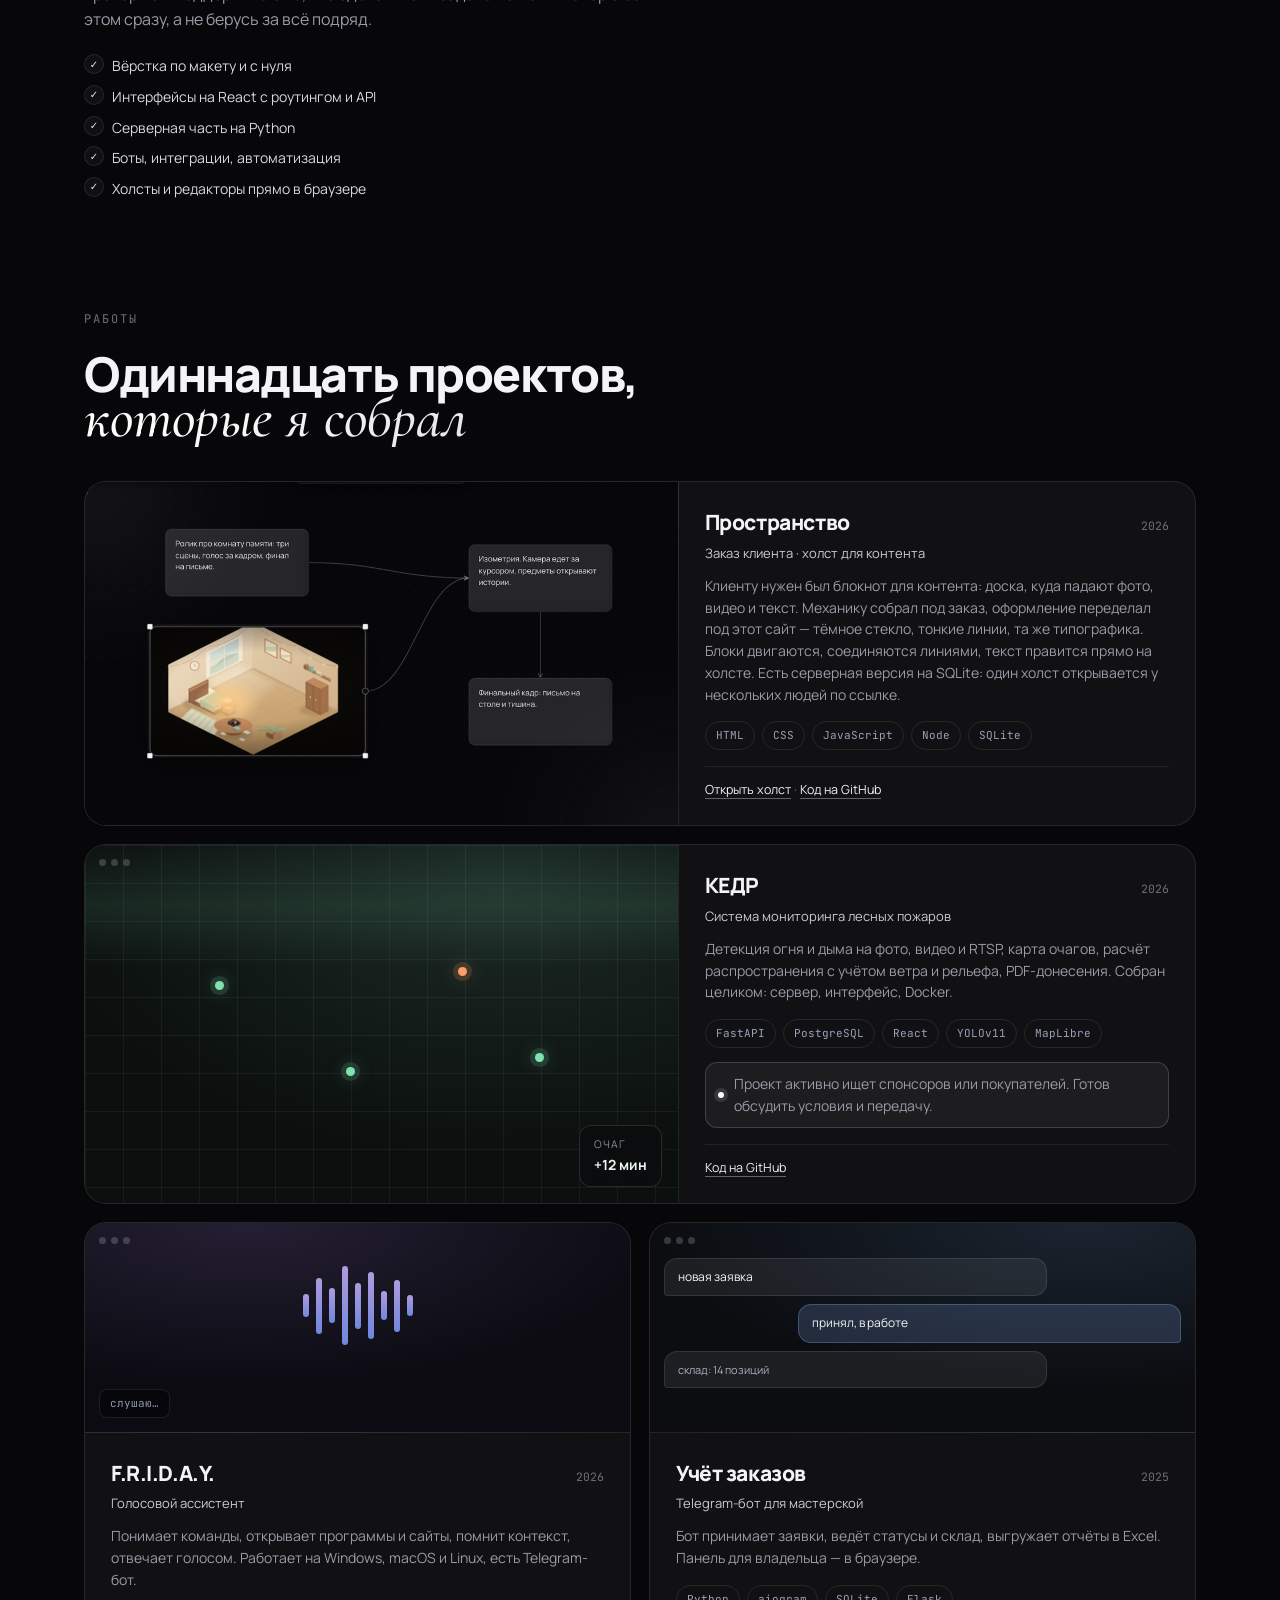
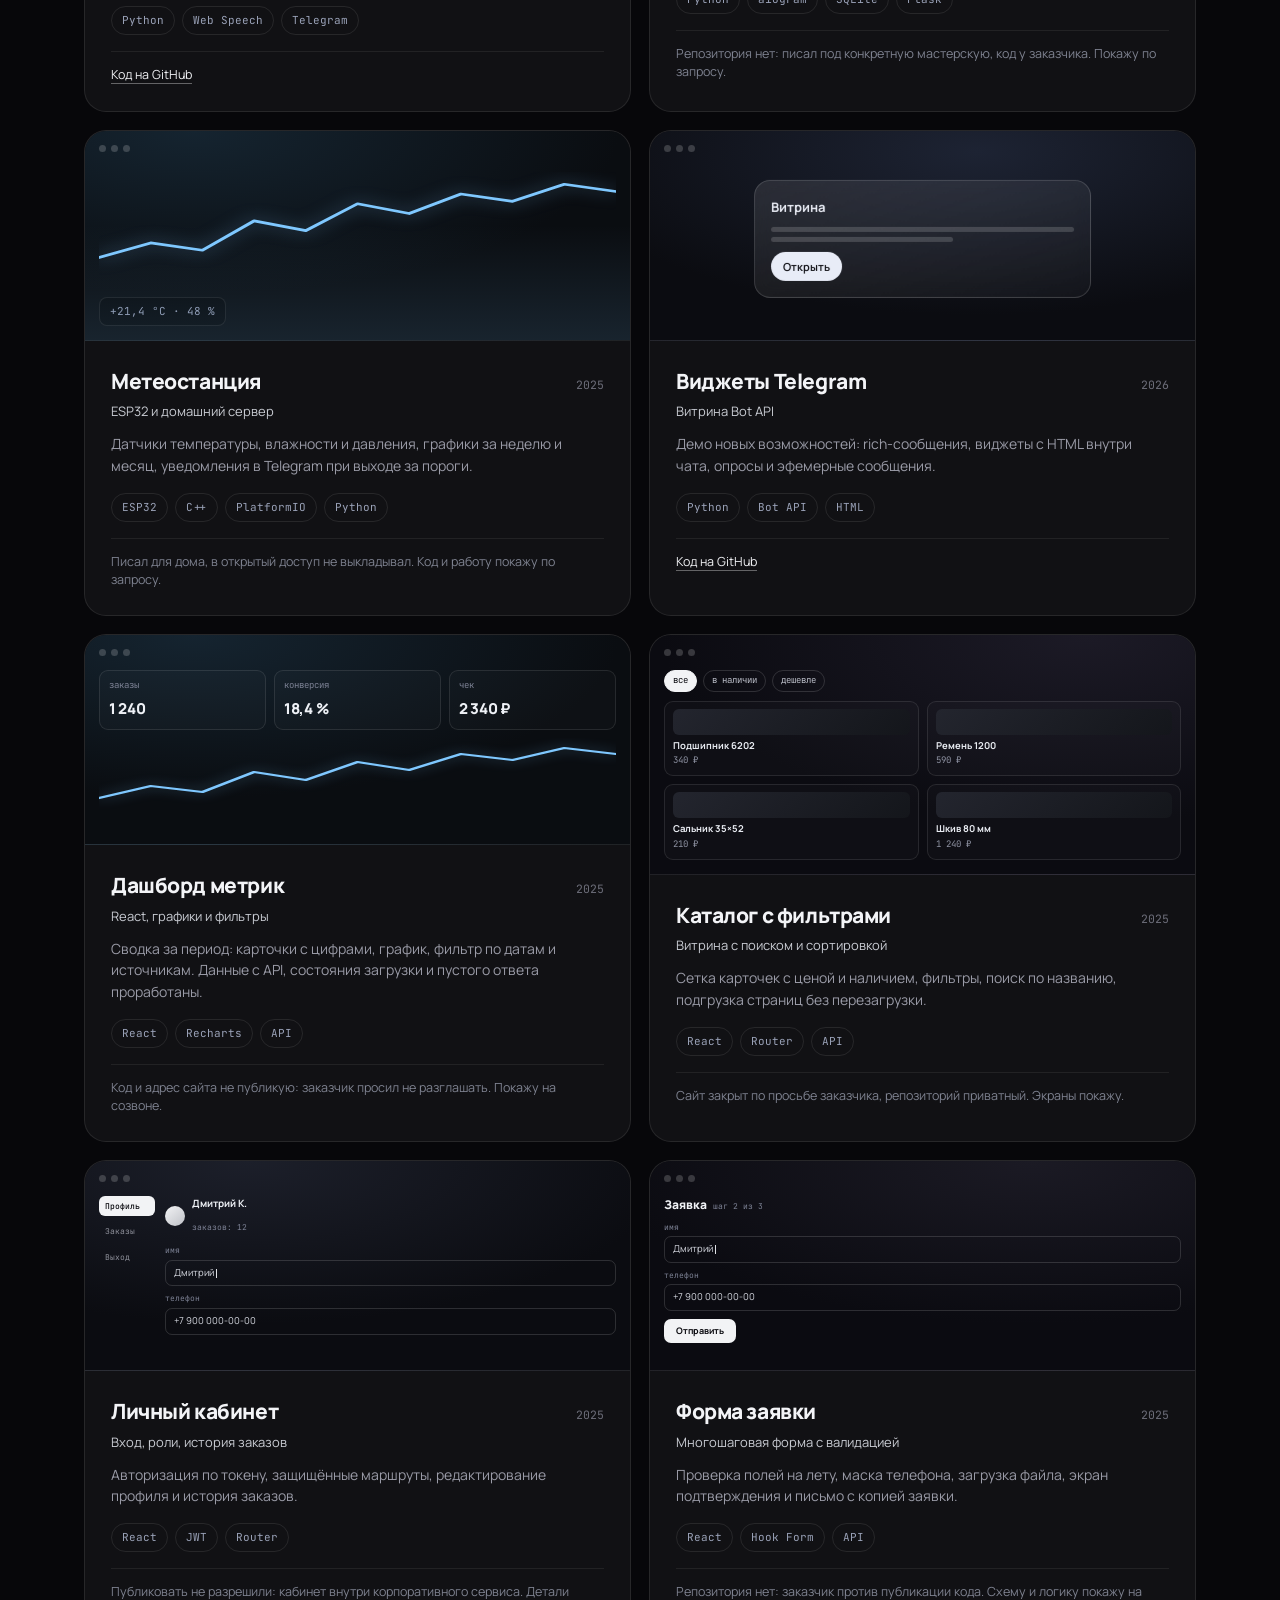
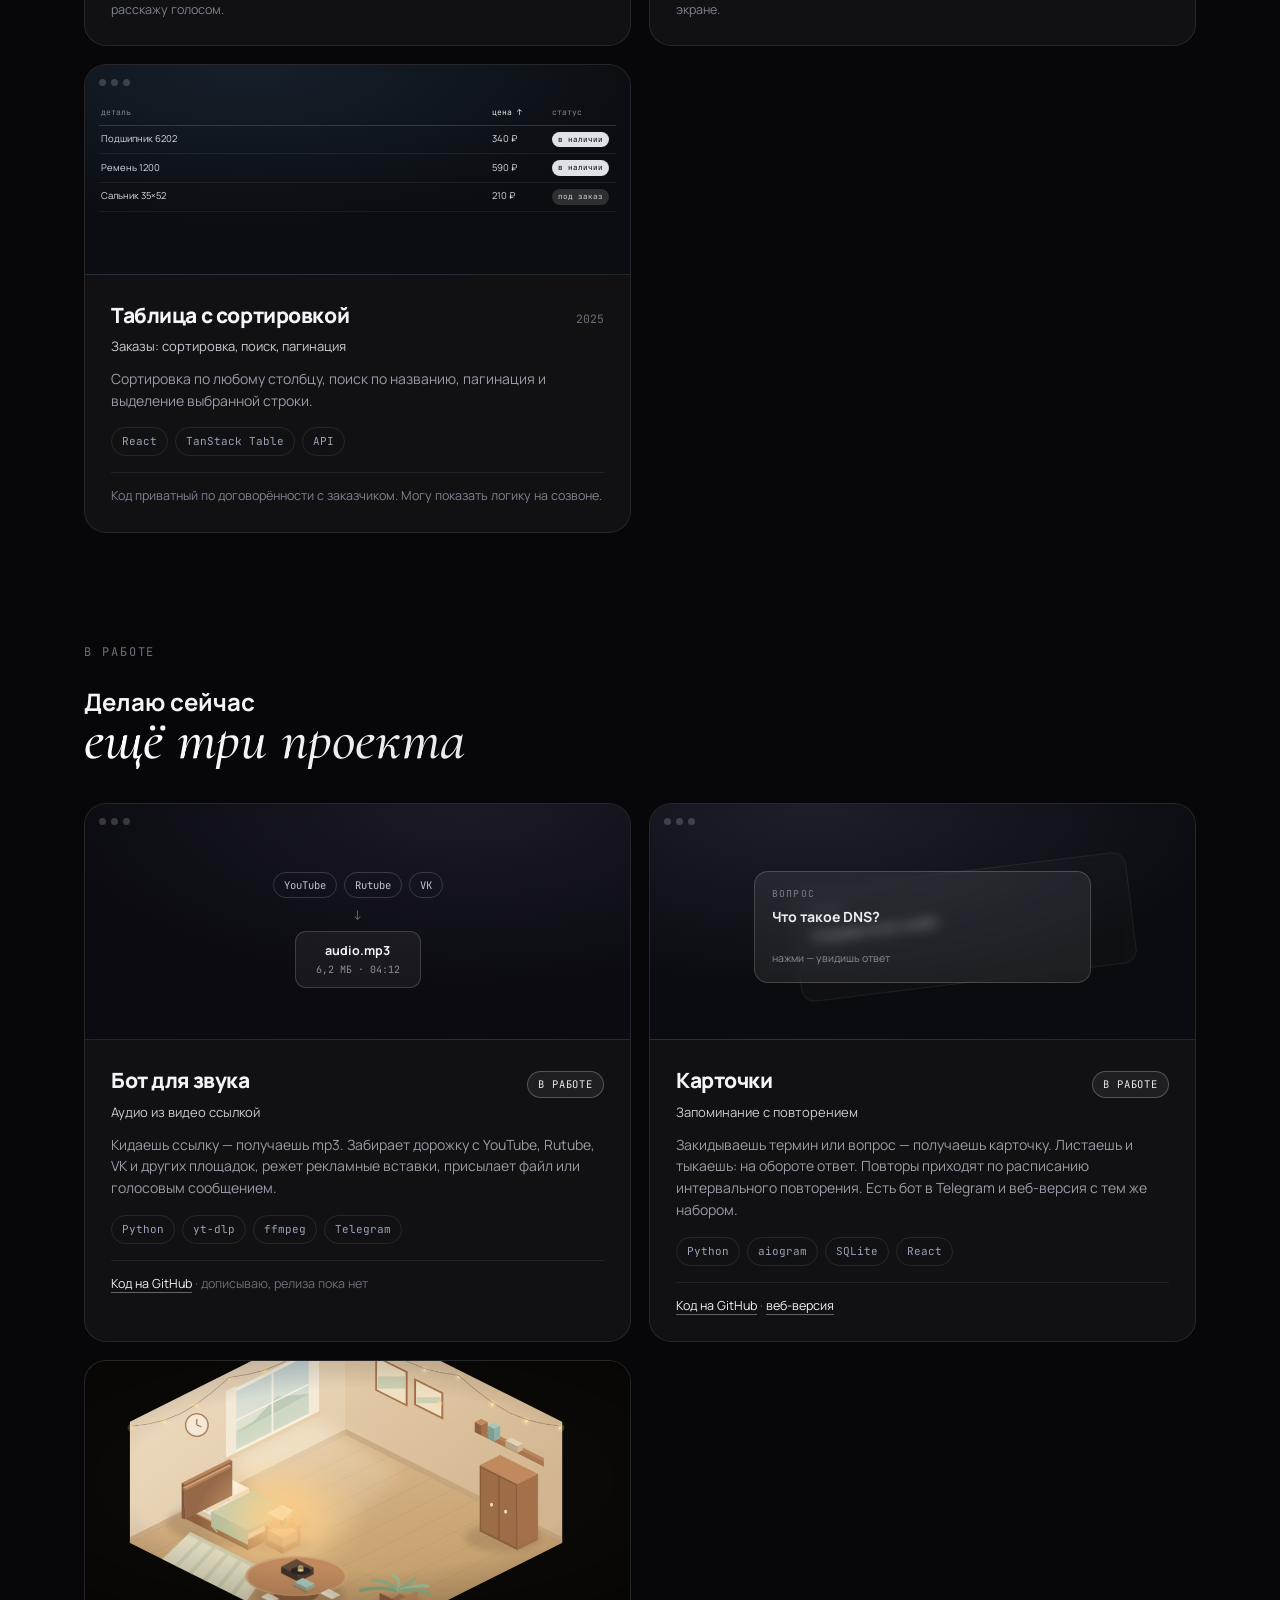
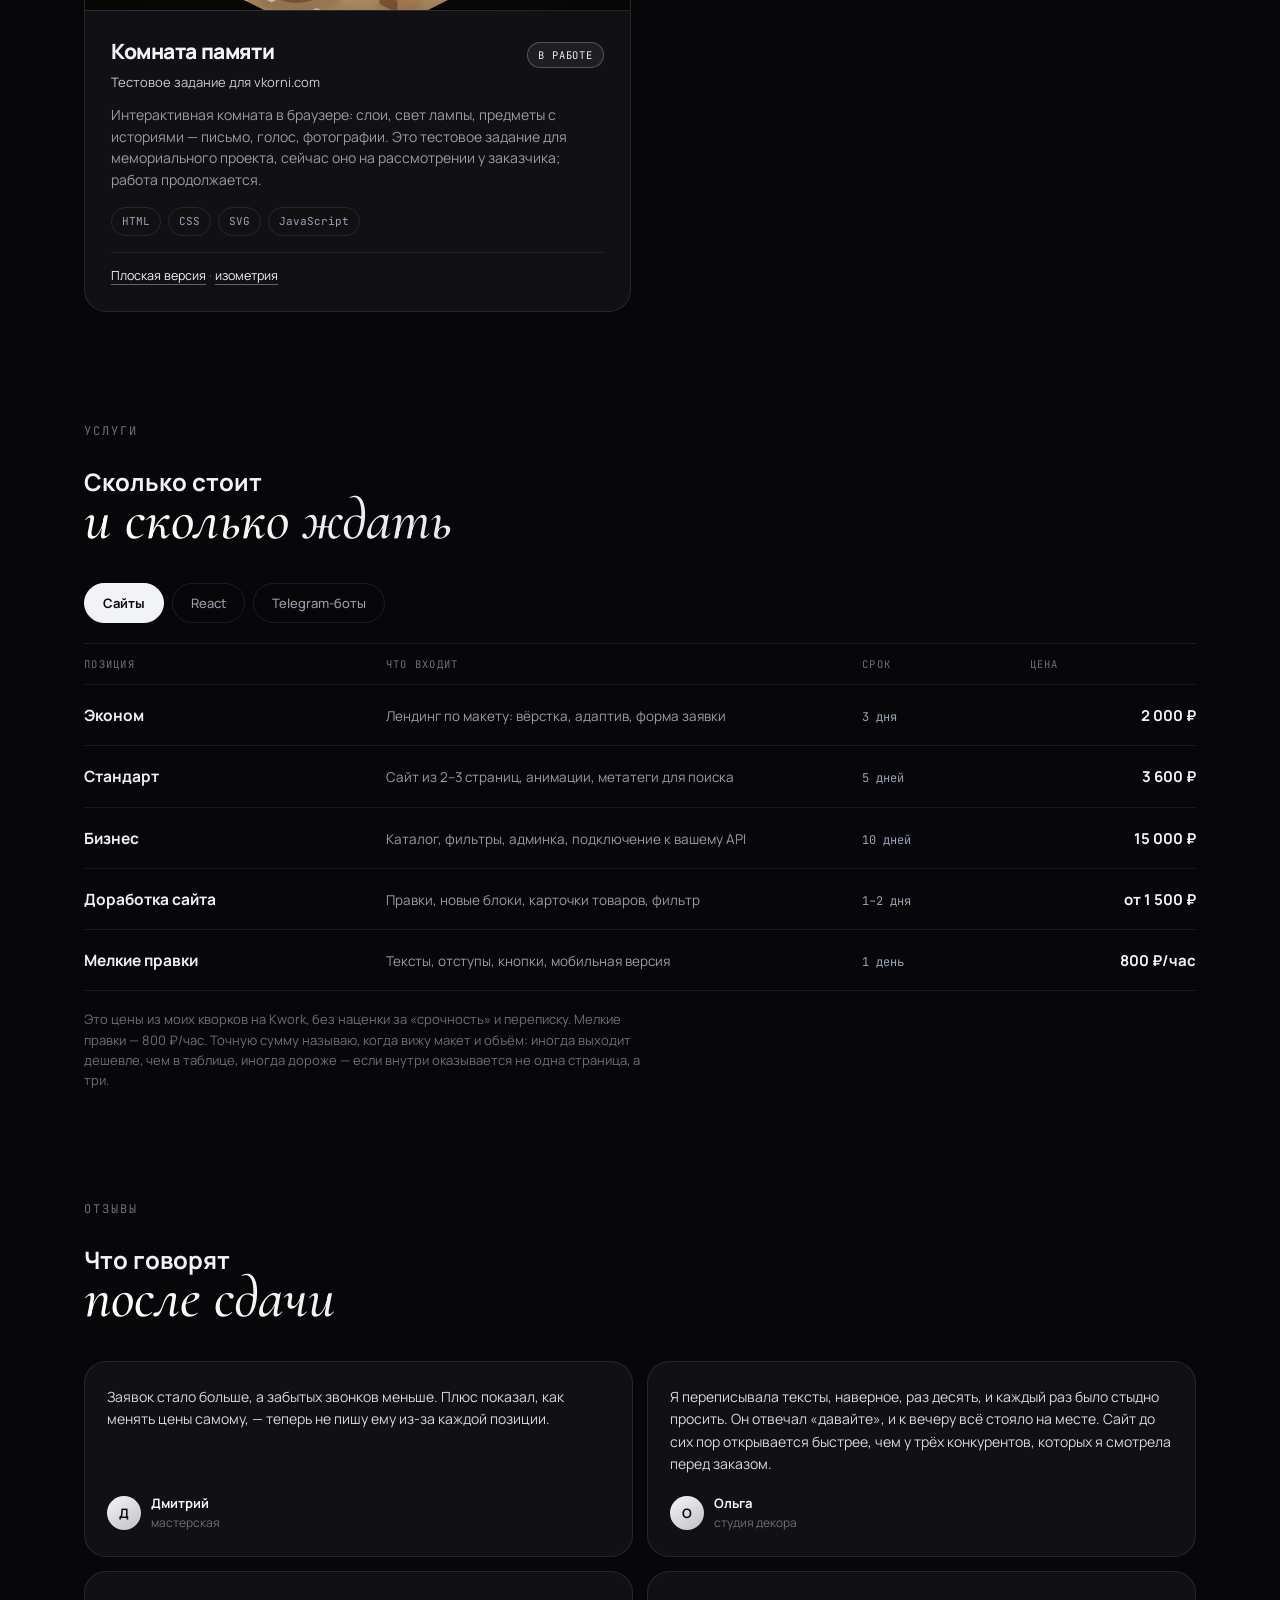
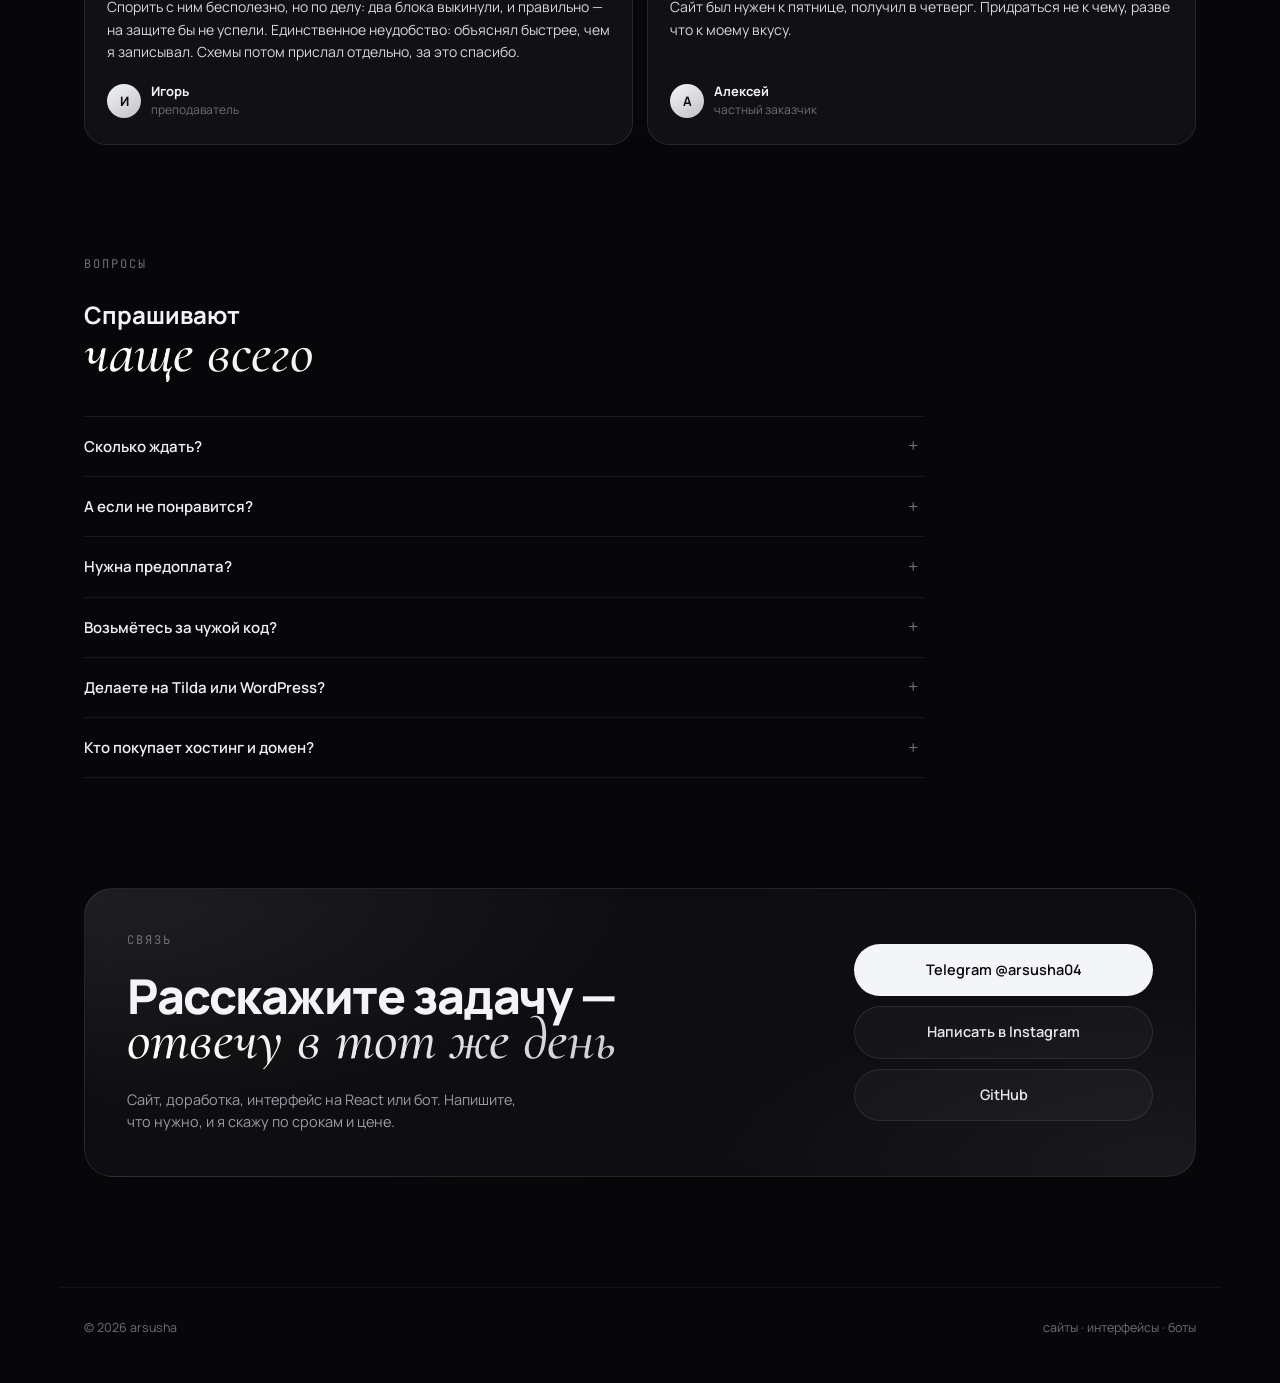
==== commit 93f8f90d: "Контакты: убрал Discord, Instagram ведёт в личные сообщения" ====
--- a/index.html
+++ b/index.html
@@ -652,8 +652,7 @@
       </div>
       <div class="contact-links">
         <a class="btn btn-primary" href="https://t.me/arsusha04" target="_blank" rel="noopener">Telegram @arsusha04</a>
-        <a class="btn btn-ghost" href="https://www.instagram.com/arsusha14/" target="_blank" rel="noopener">Instagram @arsusha14</a>
-        <button class="btn btn-ghost" type="button" data-copy="arsusha22" title="Скопировать ник">Discord arsusha22</button>
+        <a class="btn btn-ghost" href="https://ig.me/m/arsusha14" target="_blank" rel="noopener">Написать в Instagram</a>
         <a class="btn btn-ghost" href="https://github.com/ARGAMEPRO" target="_blank" rel="noopener">GitHub</a>
       </div>
     </div>
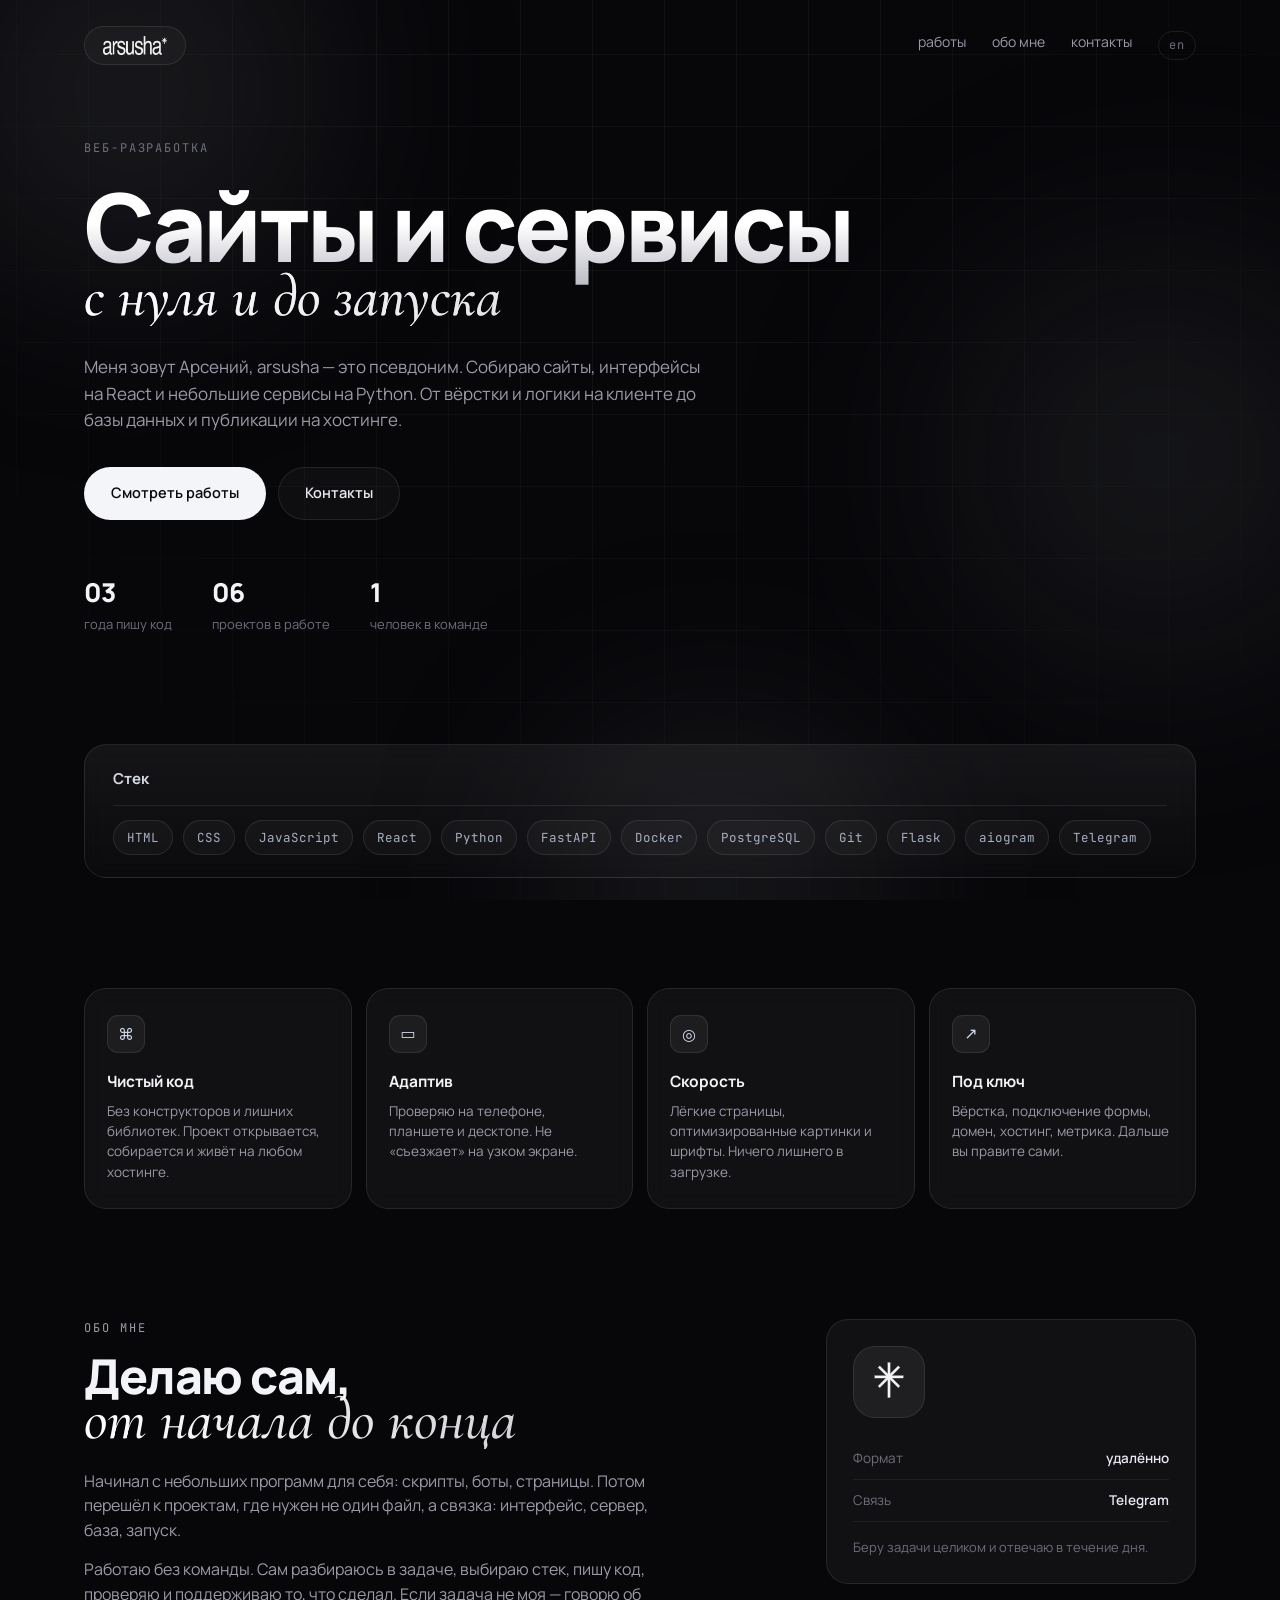
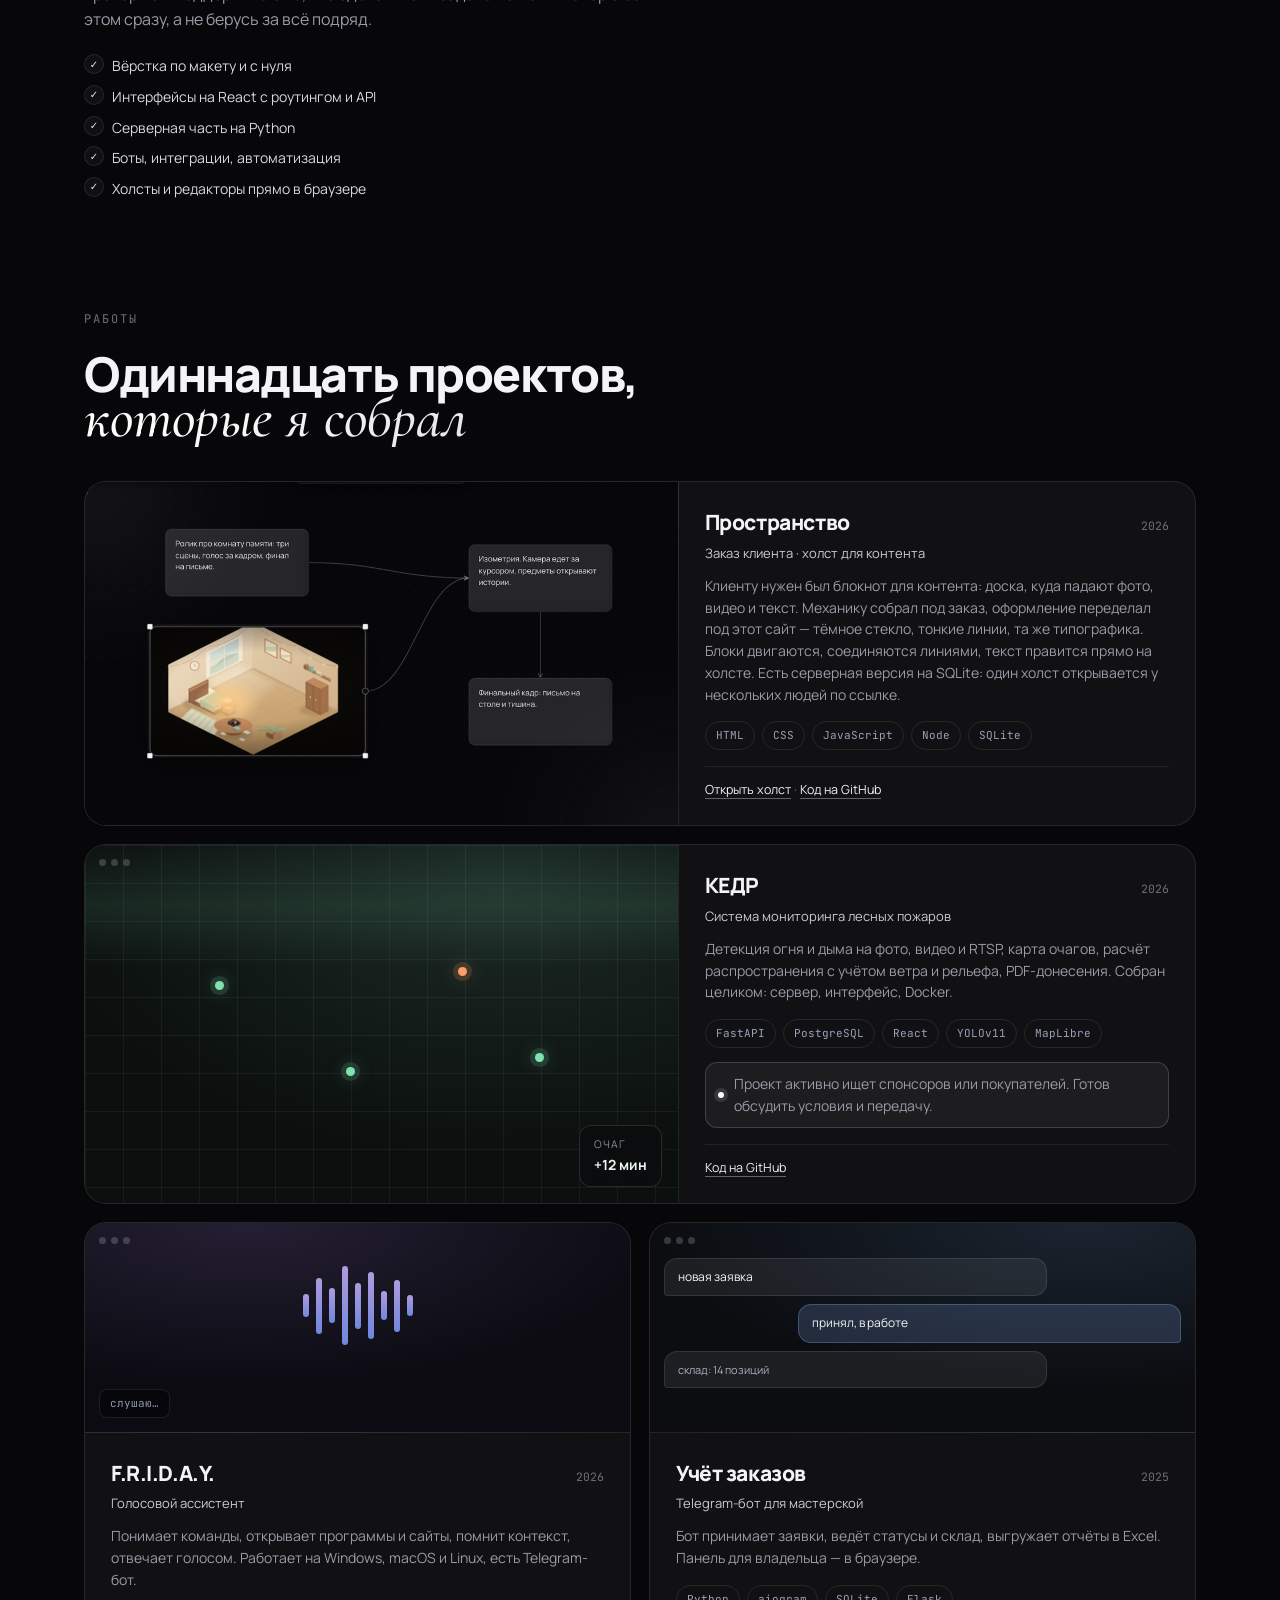
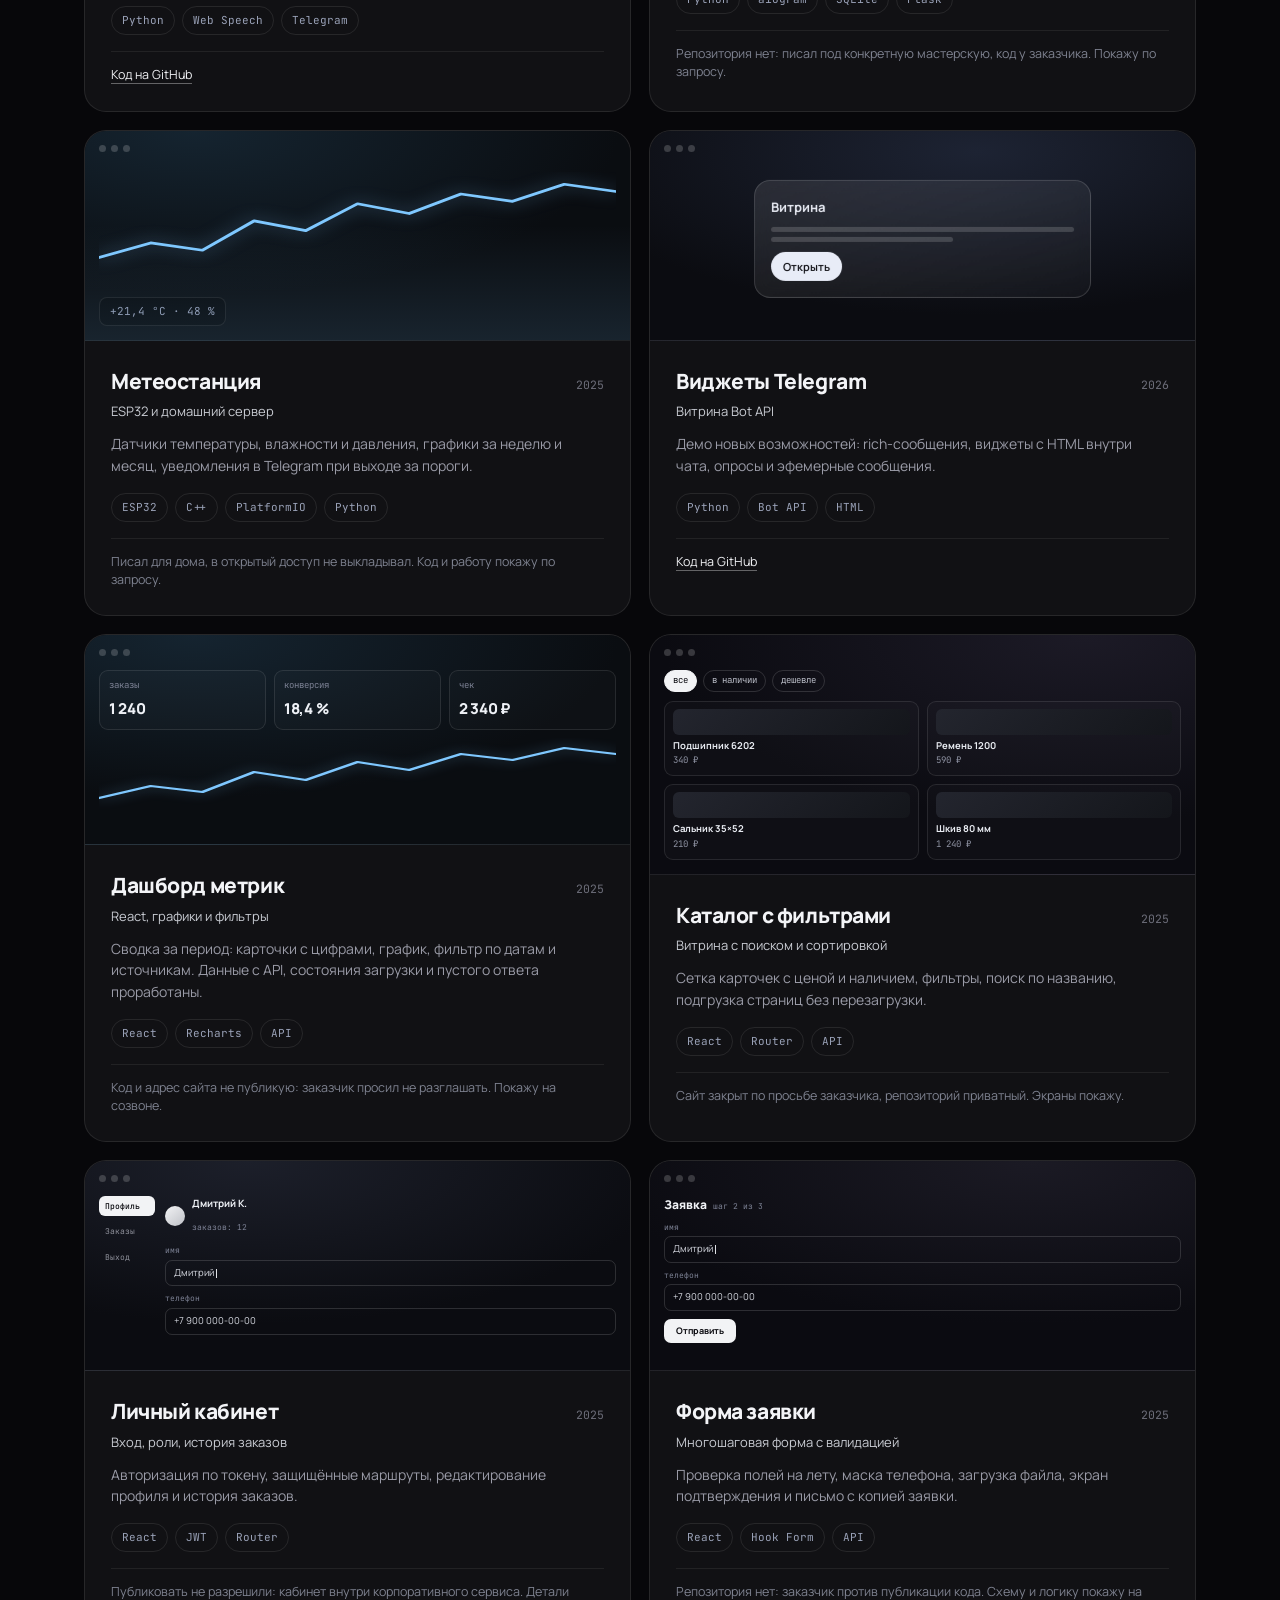
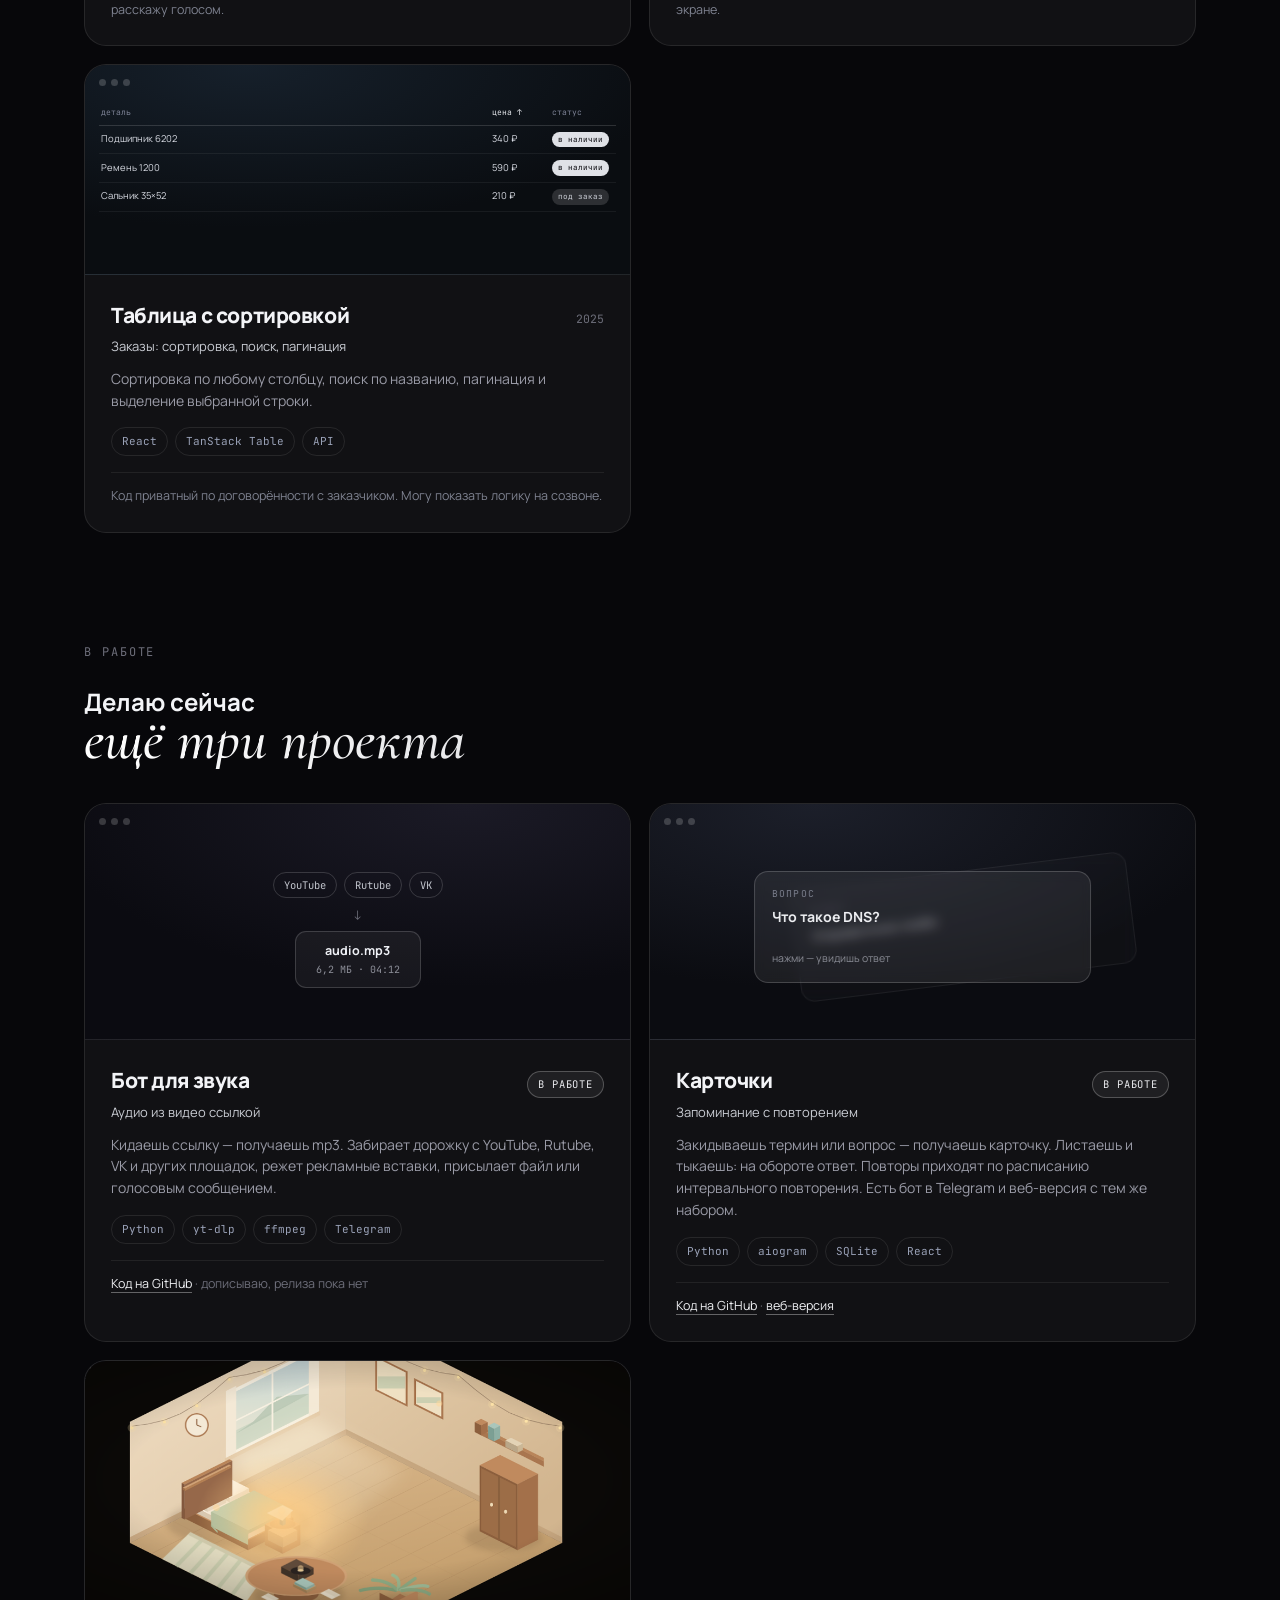
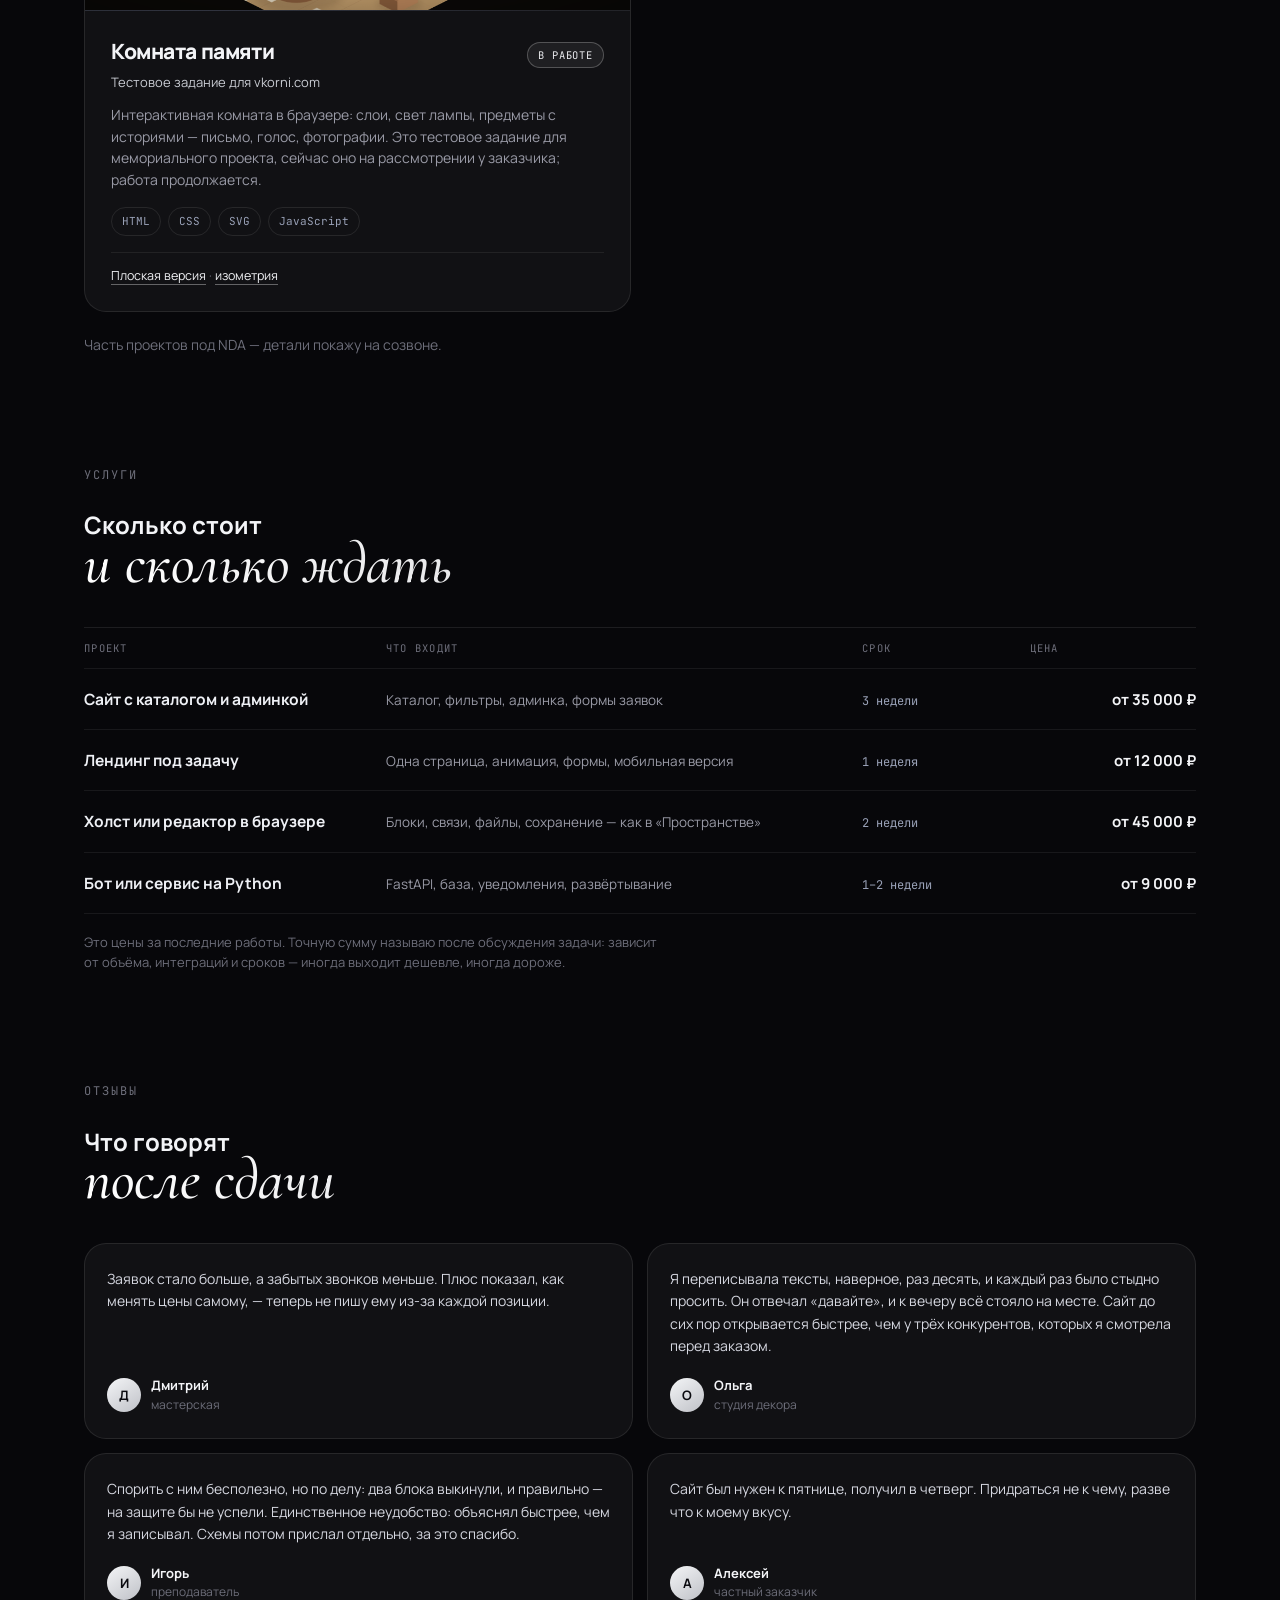
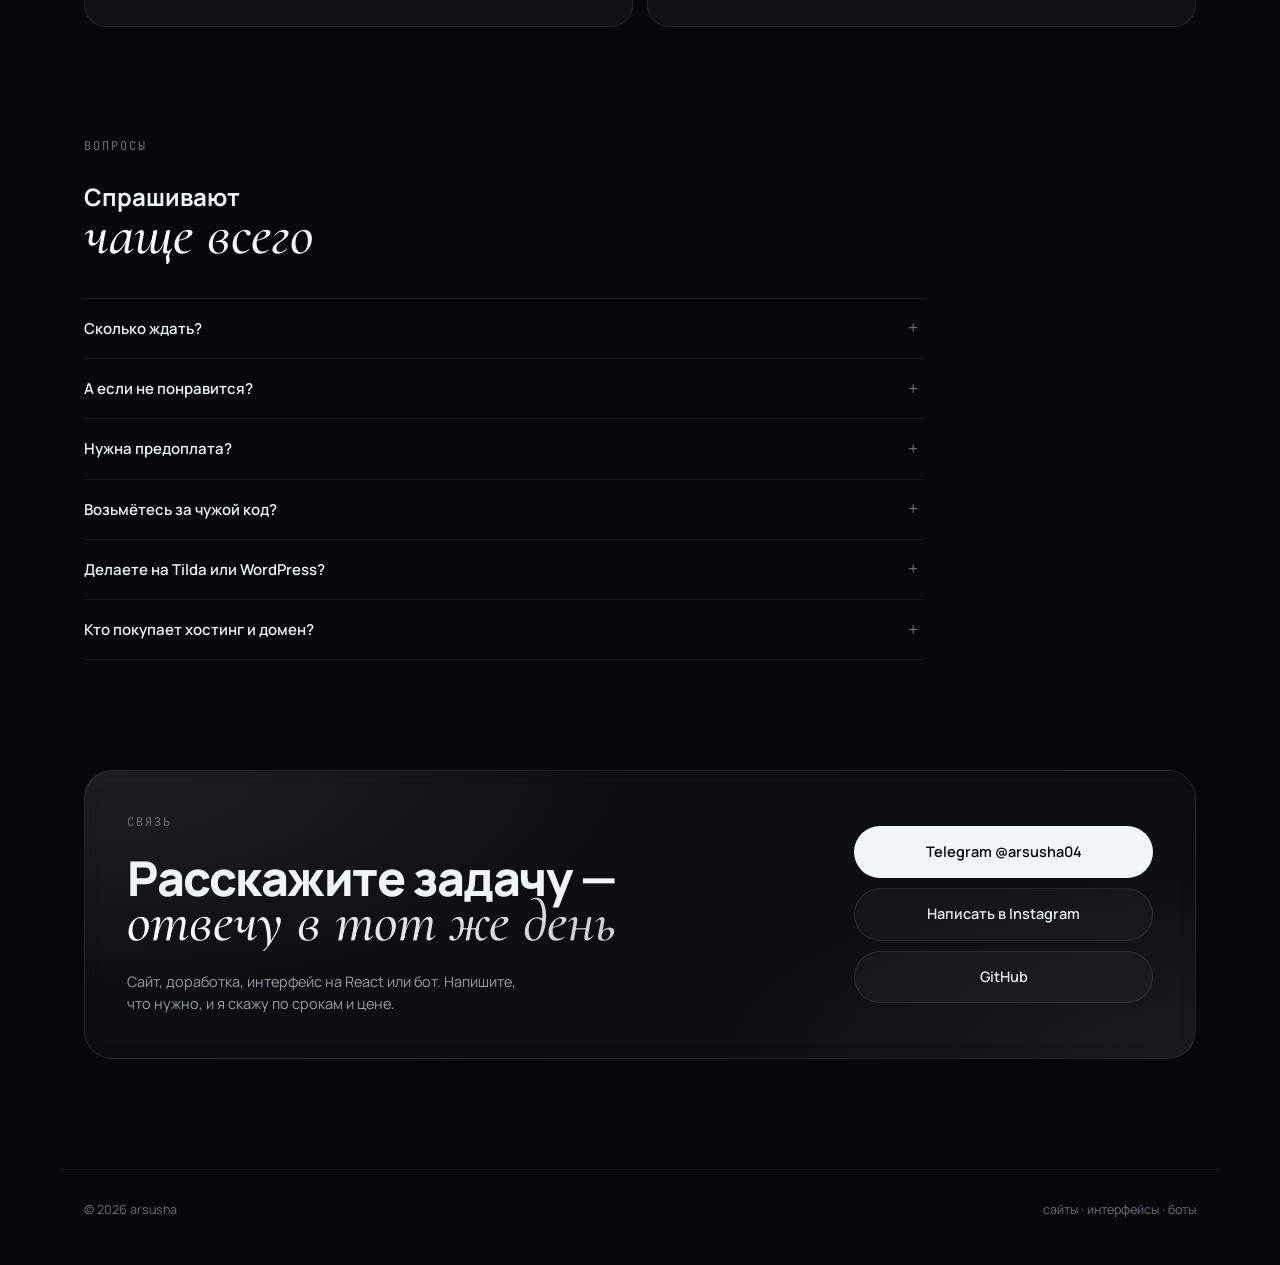
==== commit 4f3b99e4: "Цены по последним работам, NDA-примечание, 404, sitemap и robots" ====
--- a/index.html
+++ b/index.html
@@ -413,6 +413,7 @@
         </div>
       </article>
     </div>
+    <p class="works-note reveal">Часть проектов под NDA — детали покажу на созвоне.</p>
   </section>
 
   <section class="prices" id="prices">
@@ -420,143 +421,34 @@
       <p class="eyebrow">услуги</p>
       <h2>Сколько стоит<br><span class="hand">и сколько ждать</span></h2>
     </div>
-    <div class="price-tabs reveal" role="tablist" aria-label="Направления">
-      <button class="price-tab is-on" role="tab" aria-selected="true" data-tab="sites">Сайты</button>
-      <button class="price-tab" role="tab" aria-selected="false" data-tab="react">React</button>
-      <button class="price-tab" role="tab" aria-selected="false" data-tab="bots">Telegram-боты</button>
-    </div>
-    <div class="price-panels reveal">
-      <div class="price-panel is-on" id="panel-sites" role="tabpanel">
-        <div class="price-table">
-          <div class="price-row price-head"><span>Позиция</span><span>Что входит</span><span>Срок</span><span>Цена</span></div>
+      <div class="price-table reveal">
+        <div class="price-row price-head"><span>Проект</span><span>Что входит</span><span>Срок</span><span>Цена</span></div>
         <div class="price-row">
-          <span class="price-name">Эконом</span>
-          <span class="price-desc">Лендинг по макету: вёрстка, адаптив, форма заявки</span>
-          <span class="price-term">3 дня</span>
-          <span class="price-sum">2 000 ₽</span>
+          <span class="price-name">Сайт с каталогом и админкой</span>
+          <span class="price-desc">Каталог, фильтры, админка, формы заявок</span>
+          <span class="price-term">3 недели</span>
+          <span class="price-sum">от 35 000 ₽</span>
         </div>
         <div class="price-row">
-          <span class="price-name">Стандарт</span>
-          <span class="price-desc">Сайт из 2–3 страниц, анимации, метатеги для поиска</span>
-          <span class="price-term">5 дней</span>
-          <span class="price-sum">3 600 ₽</span>
+          <span class="price-name">Лендинг под задачу</span>
+          <span class="price-desc">Одна страница, анимация, формы, мобильная версия</span>
+          <span class="price-term">1 неделя</span>
+          <span class="price-sum">от 12 000 ₽</span>
         </div>
         <div class="price-row">
-          <span class="price-name">Бизнес</span>
-          <span class="price-desc">Каталог, фильтры, админка, подключение к вашему API</span>
-          <span class="price-term">10 дней</span>
-          <span class="price-sum">15 000 ₽</span>
+          <span class="price-name">Холст или редактор в браузере</span>
+          <span class="price-desc">Блоки, связи, файлы, сохранение — как в «Пространстве»</span>
+          <span class="price-term">2 недели</span>
+          <span class="price-sum">от 45 000 ₽</span>
         </div>
         <div class="price-row">
-          <span class="price-name">Доработка сайта</span>
-          <span class="price-desc">Правки, новые блоки, карточки товаров, фильтр</span>
-          <span class="price-term">1–2 дня</span>
-          <span class="price-sum">от 1 500 ₽</span>
-        </div>
-        <div class="price-row">
-          <span class="price-name">Мелкие правки</span>
-          <span class="price-desc">Тексты, отступы, кнопки, мобильная версия</span>
-          <span class="price-term">1 день</span>
-          <span class="price-sum">800 ₽/час</span>
-        </div>
-        </div>
-      </div><div class="price-panel" id="panel-react" role="tabpanel">
-        <div class="price-table">
-          <div class="price-row price-head"><span>Позиция</span><span>Что входит</span><span>Срок</span><span>Цена</span></div>
-        <div class="price-row">
-          <span class="price-name">Эконом</span>
-          <span class="price-desc">Одна страница на React: компоненты, адаптив, сборка Vite</span>
-          <span class="price-term">4 дня</span>
-          <span class="price-sum">2 400 ₽</span>
-        </div>
-        <div class="price-row">
-          <span class="price-name">Стандарт</span>
-          <span class="price-desc">Роутинг, подключение к API, сборка и перенос на хостинг</span>
-          <span class="price-term">6 дней</span>
-          <span class="price-sum">4 000 ₽</span>
-        </div>
-        <div class="price-row">
-          <span class="price-name">Бизнес</span>
-          <span class="price-desc">Авторизация, роли, кабинет, обработка ошибок и загрузок</span>
-          <span class="price-term">10 дней</span>
-          <span class="price-sum">12 000 ₽</span>
-        </div>
-        <div class="price-row">
-          <span class="price-name">Подключение к API</span>
-          <span class="price-desc">Запросы, состояния загрузки и ошибок, токены</span>
-          <span class="price-term">1 день</span>
-          <span class="price-sum">от 1 500 ₽</span>
-        </div>
-        <div class="price-row">
-          <span class="price-name">Каталог или таблица</span>
-          <span class="price-desc">Фильтры, сортировка, поиск, пагинация</span>
-          <span class="price-term">2 дня</span>
-          <span class="price-sum">от 2 500 ₽</span>
-        </div>
-        <div class="price-row">
-          <span class="price-name">Авторизация и роли</span>
-          <span class="price-desc">Вход по токену, защищённые маршруты, кабинет</span>
-          <span class="price-term">2 дня</span>
-          <span class="price-sum">от 3 000 ₽</span>
-        </div>
-        </div>
-      </div><div class="price-panel" id="panel-bots" role="tabpanel">
-        <div class="price-table">
-          <div class="price-row price-head"><span>Позиция</span><span>Что входит</span><span>Срок</span><span>Цена</span></div>
-        <div class="price-row">
-          <span class="price-name">Эконом</span>
-          <span class="price-desc">Меню, кнопки, заявка приходит вам в чат</span>
-          <span class="price-term">1 день</span>
-          <span class="price-sum">2 000 ₽</span>
-        </div>
-        <div class="price-row">
-          <span class="price-name">Стандарт</span>
-          <span class="price-desc">Заявки в базе, статусы, уведомления, выгрузка в Excel</span>
-          <span class="price-term">3 дня</span>
-          <span class="price-sum">3 600 ₽</span>
-        </div>
-        <div class="price-row">
-          <span class="price-name">Бизнес</span>
-          <span class="price-desc">Приём оплаты, админ-панель, роли, рассылки подписчикам</span>
-          <span class="price-term">10 дней</span>
-          <span class="price-sum">25 000 ₽</span>
-        </div>
-        <div class="price-row">
-          <span class="price-name">База данных и админ-панель</span>
-          <span class="price-desc">Заявки в базе, панель в браузере: статусы, цены</span>
-          <span class="price-term">3 дня</span>
-          <span class="price-sum">3 000 ₽</span>
-        </div>
-        <div class="price-row">
-          <span class="price-name">Приём оплаты</span>
-          <span class="price-desc">ЮKassa или Telegram Stars, выдача доступа после оплаты</span>
-          <span class="price-term">2 дня</span>
-          <span class="price-sum">2 500 ₽</span>
-        </div>
-        <div class="price-row">
-          <span class="price-name">Отчёты в Excel</span>
-          <span class="price-desc">Выгрузка заявок файлом, автоматически в чат</span>
-          <span class="price-term">1 день</span>
-          <span class="price-sum">1 500 ₽</span>
-        </div>
-        <div class="price-row">
-          <span class="price-name">Запуск на сервере</span>
-          <span class="price-desc">VPS, автозапуск, перезапуск при падении</span>
-          <span class="price-term">1 день</span>
-          <span class="price-sum">1 500 ₽</span>
-        </div>
-        <div class="price-row">
-          <span class="price-name">Сценарий и тексты</span>
-          <span class="price-desc">Приветствие, вопросы, кнопки под вашу задачу</span>
-          <span class="price-term">1 день</span>
-          <span class="price-sum">1 000 ₽</span>
-        </div>
+          <span class="price-name">Бот или сервис на Python</span>
+          <span class="price-desc">FastAPI, база, уведомления, развёртывание</span>
+          <span class="price-term">1–2 недели</span>
+          <span class="price-sum">от 9 000 ₽</span>
         </div>
       </div>
-    </div>
-    <p class="price-note reveal">Это цены из моих кворков на Kwork, без наценки за «срочность» и переписку.
-      Мелкие правки — 800 ₽/час. Точную сумму называю, когда вижу макет и объём: иногда выходит дешевле,
-      чем в таблице, иногда дороже — если внутри оказывается не одна страница, а три.</p>
+    <p class="price-note reveal">Это цены за последние работы. Точную сумму называю после обсуждения задачи: зависит от объёма, интеграций и сроков — иногда выходит дешевле, иногда дороже.</p>
   </section>
 
   <section class="reviews" id="reviews">
--- a/css/style.css
+++ b/css/style.css
@@ -296,6 +296,7 @@
 .contact-links{display:flex;flex-direction:column;gap:10px}
 
 /* ---------- footer ---------- */
+.works-note{margin-top:22px;font-size:14px;color:var(--dim)}
 .foot{
   max-width:1160px;margin:0 auto;padding:30px 24px 46px;
   display:flex;justify-content:space-between;gap:14px;flex-wrap:wrap;
